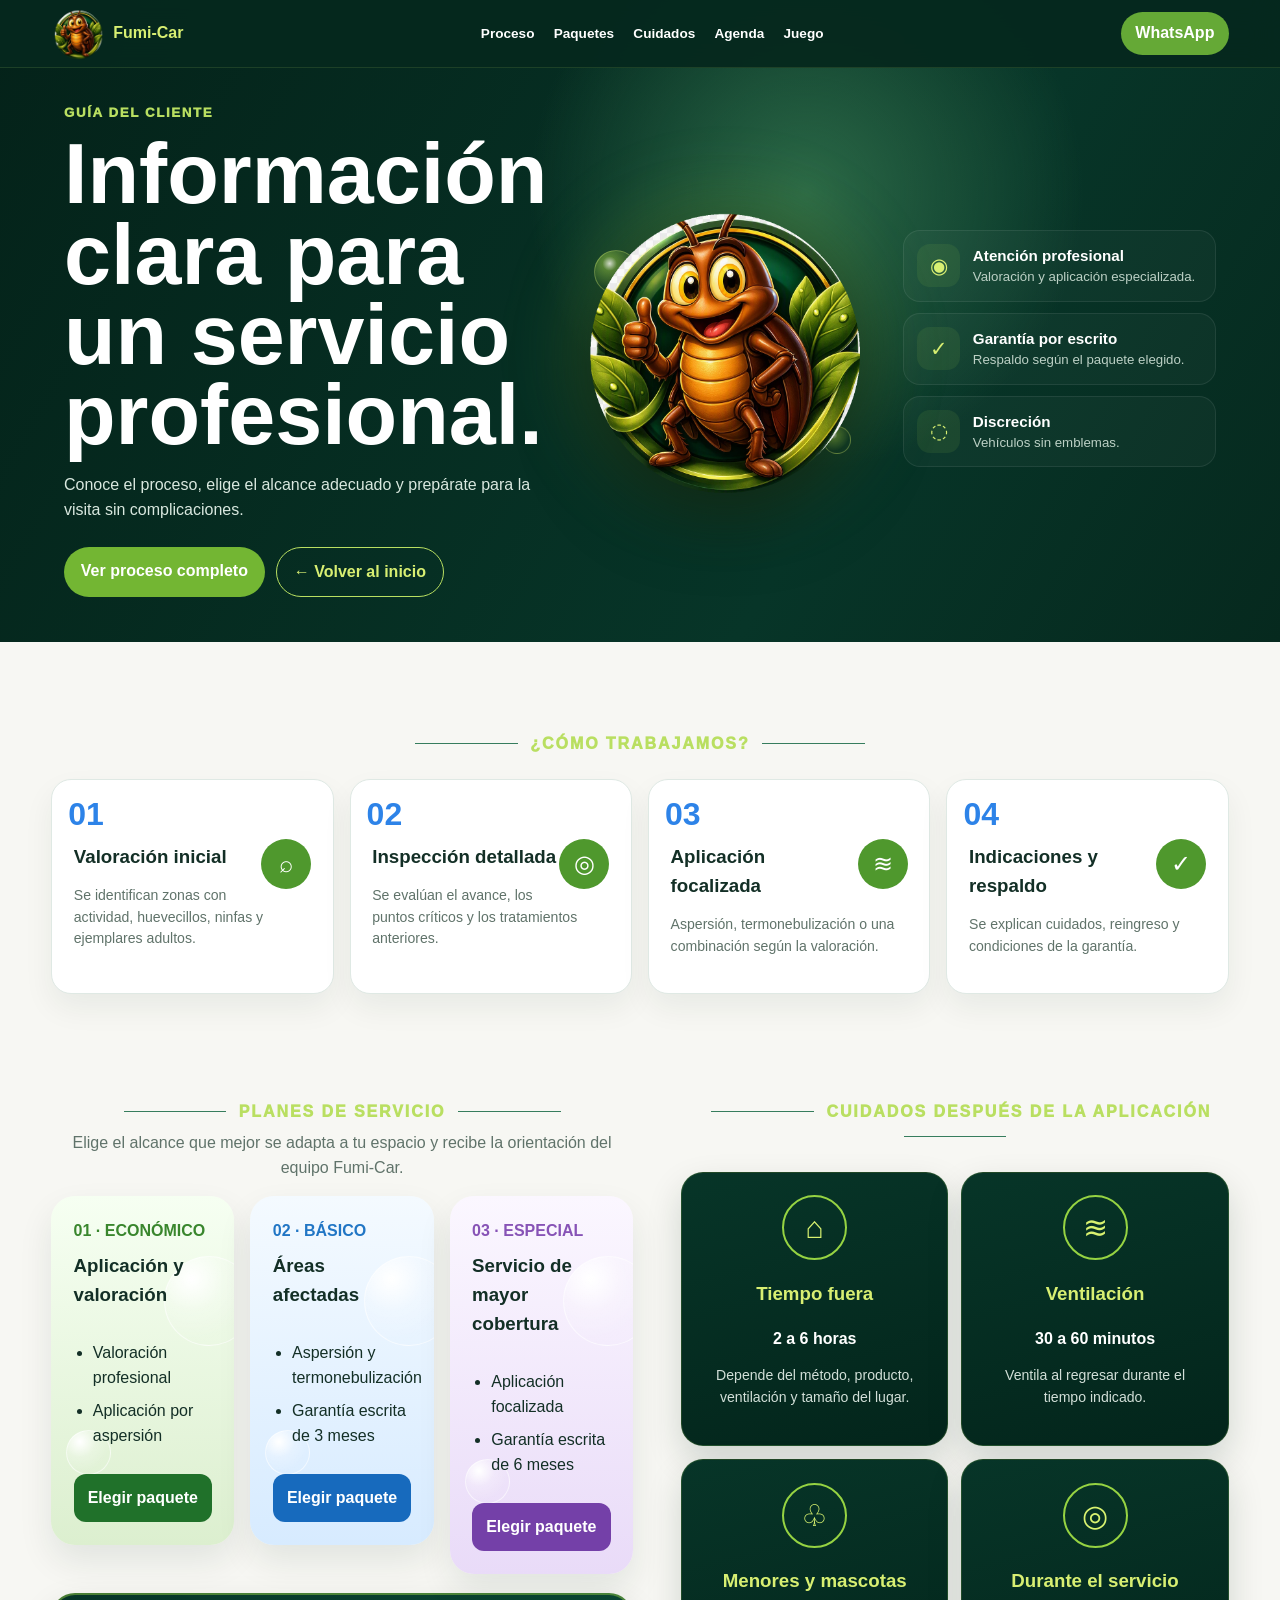
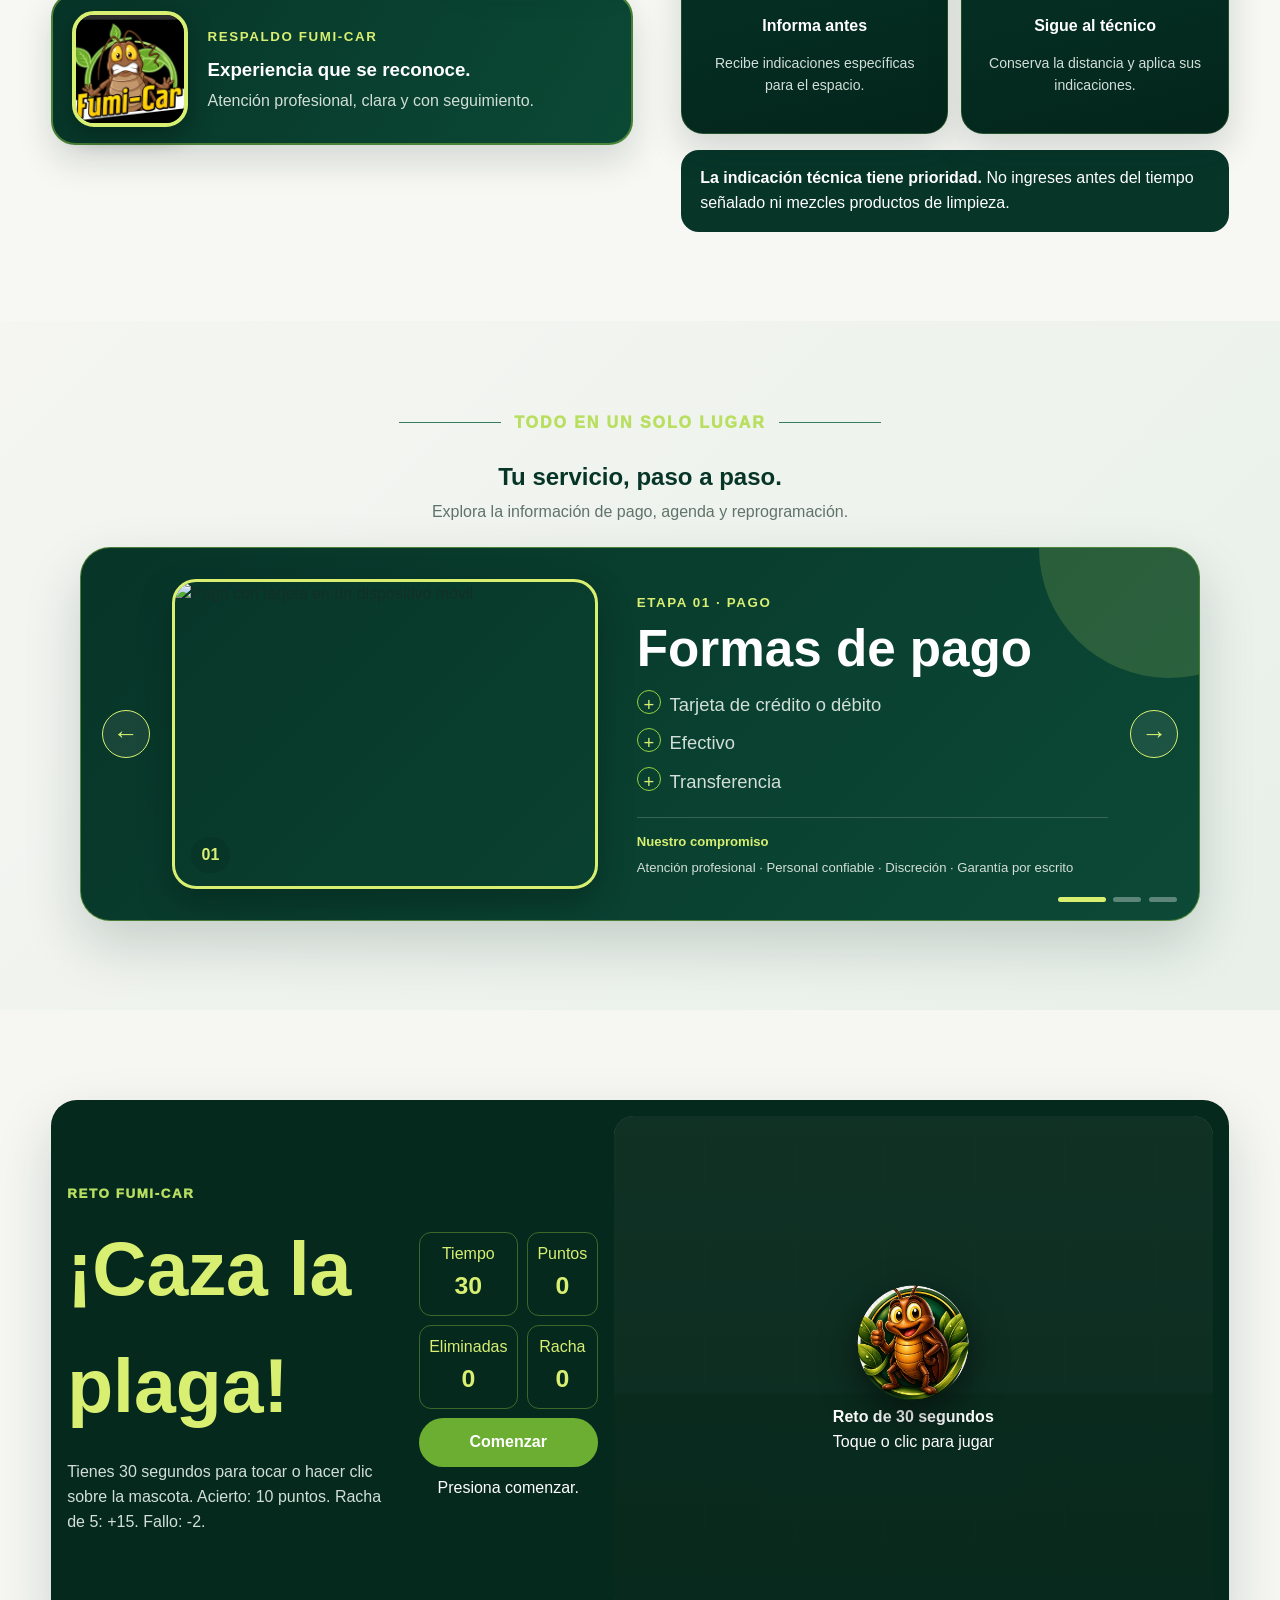
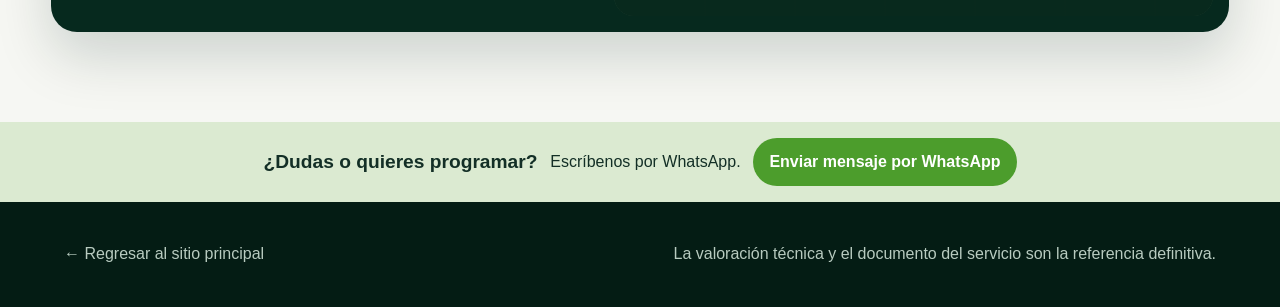
==== guia-cliente.html @ b7247f97 "promociones" ====
<!doctype html>
<html lang="es-MX">
  <head>
    <meta charset="utf-8" />
    <meta
      name="viewport"
      content="width=device-width,initial-scale=1,viewport-fit=cover"
    />
    <title>Guía del cliente | Fumi-Car</title>
    <meta
      name="description"
      content="Proceso, paquetes, cuidados y requisitos para solicitar un servicio Fumi-Car."
    />
    <meta name="theme-color" content="#06291e" />
    <link rel="stylesheet" href="guia-cliente.css" />
  </head>
  <body>
    <header>
      <a class="official" href="#inicio"
        ><img
          src="assets/images/logo-fumicar-oficial.webp"
          alt="Mascota oficial Fumi-Car"
        /><b>Fumi-Car</b></a
      >
      <nav aria-label="Guía">
        <a href="#proceso">Proceso</a><a href="#paquetes">Paquetes</a
        ><a href="#cuidados">Cuidados</a><a href="#agenda">Agenda</a
        ><a href="#juego">Juego</a>
      </nav>
      <a
        class="wh"
        href="https://wa.me/525547117493"
        target="_blank"
        rel="noopener"
        >WhatsApp</a
      >
    </header>
    <main id="inicio">
      <section class="hero">
        <div class="hero-copy">
          <small>GUÍA DEL CLIENTE</small>
          <h1>Información clara para un servicio profesional.</h1>
          <p>
            Conoce el proceso, elige el alcance adecuado y prepárate para la
            visita sin complicaciones.
          </p>
          <div>
            <a class="primary" href="#proceso">Ver proceso completo</a
            ><a class="ghost" href="index.html#guia-cliente"
              >← Volver al inicio</a
            >
          </div>
        </div>
        <div class="hero-mascot">
          <span class="orb o1"></span><span class="orb o2"></span
          ><img
            src="assets/images/logo-fumicar-oficial.webp"
            alt="Mascota Fumi-Car"
          />
          <div class="halo"></div>
        </div>
        <div class="hero-trust">
          <article>
            <i>◉</i
            ><span
              ><b>Atención profesional</b>Valoración y aplicación
              especializada.</span
            >
          </article>
          <article>
            <i>✓</i
            ><span
              ><b>Garantía por escrito</b>Respaldo según el paquete
              elegido.</span
            >
          </article>
          <article>
            <i>◌</i><span><b>Discreción</b>Vehículos sin emblemas.</span>
          </article>
        </div>
      </section>
      <section id="proceso" class="process wrap">
        <div class="eyebrow">¿CÓMO TRABAJAMOS?</div>
        <div class="steps">
          <article class="reveal">
            <strong>01</strong>
            <div>
              <i>⌕</i>
              <h3>Valoración inicial</h3>
              <p>
                Se identifican zonas con actividad, huevecillos, ninfas y
                ejemplares adultos.
              </p>
            </div>
          </article>
          <article class="reveal">
            <strong>02</strong>
            <div>
              <i>◎</i>
              <h3>Inspección detallada</h3>
              <p>
                Se evalúan el avance, los puntos críticos y los tratamientos
                anteriores.
              </p>
            </div>
          </article>
          <article class="reveal">
            <strong>03</strong>
            <div>
              <i>≋</i>
              <h3>Aplicación focalizada</h3>
              <p>
                Aspersión, termonebulización o una combinación según la
                valoración.
              </p>
            </div>
          </article>
          <article class="reveal">
            <strong>04</strong>
            <div>
              <i>✓</i>
              <h3>Indicaciones y respaldo</h3>
              <p>
                Se explican cuidados, reingreso y condiciones de la garantía.
              </p>
            </div>
          </article>
        </div>
      </section>
      <section id="paquetes" class="wrap split">
        <div>
          <div class="eyebrow">PLANES DE SERVICIO</div>
          <p class="sub">
            Elige el alcance que mejor se adapta a tu espacio y recibe la
            orientación del equipo Fumi-Car.
          </p>
          <div class="packs">
            <article class="pack eco reveal">
              <div class="bubble b1"></div>
              <div class="bubble b2"></div>
              <span>01 · ECONÓMICO</span>
              <h3>Aplicación y valoración</h3>
              <ul>
                <li>Valoración profesional</li>
                <li>Aplicación por aspersión</li>
              </ul>
              <a
                href="https://wa.me/525547117493?text=Me%20interesa%20el%20Paquete%201"
                >Elegir paquete</a
              >
            </article>
            <article class="pack basic reveal">
              <div class="bubble b1"></div>
              <div class="bubble b2"></div>
              <span>02 · BÁSICO</span>
              <h3>Áreas afectadas</h3>
              <ul>
                <li>Aspersión y termonebulización</li>
                <li>Garantía escrita de 3 meses</li>
              </ul>
              <a
                href="https://wa.me/525547117493?text=Me%20interesa%20el%20Paquete%202"
                >Elegir paquete</a
              >
            </article>
            <article class="pack special reveal">
              <div class="bubble b1"></div>
              <div class="bubble b2"></div>
              <span>03 · ESPECIAL</span>
              <h3>Servicio de mayor cobertura</h3>
              <ul>
                <li>Aplicación focalizada</li>
                <li>Garantía escrita de 6 meses</li>
              </ul>
              <a
                href="https://wa.me/525547117493?text=Me%20interesa%20el%20Paquete%203"
                >Elegir paquete</a
              >
            </article>
          </div>
          <aside class="guide-brand-mark reveal">
            <img
              src="assets/images/Fumi-Car_logo.png"
              alt="Fumi-Car, control profesional de plagas"
            />
            <div>
              <small>RESPALDO FUMI-CAR</small>
              <h3>Experiencia que se reconoce.</h3>
              <p>Atención profesional, clara y con seguimiento.</p>
            </div>
          </aside>
        </div>
        <div id="cuidados">
          <div class="eyebrow">CUIDADOS DESPUÉS DE LA APLICACIÓN</div>
          <div class="care">
            <article class="reveal">
              <i>⌂</i>
              <h3>Tiempo fuera</h3>
              <b>2 a 6 horas</b>
              <p>
                Depende del método, producto, ventilación y tamaño del lugar.
              </p>
            </article>
            <article class="reveal">
              <i>≋</i>
              <h3>Ventilación</h3>
              <b>30 a 60 minutos</b>
              <p>Ventila al regresar durante el tiempo indicado.</p>
            </article>
            <article class="reveal">
              <i>♧</i>
              <h3>Menores y mascotas</h3>
              <b>Informa antes</b>
              <p>Recibe indicaciones específicas para el espacio.</p>
            </article>
            <article class="reveal">
              <i>◎</i>
              <h3>Durante el servicio</h3>
              <b>Sigue al técnico</b>
              <p>Conserva la distancia y aplica sus indicaciones.</p>
            </article>
          </div>
          <aside class="safe reveal">
            <b>La indicación técnica tiene prioridad.</b> No ingreses antes del
            tiempo señalado ni mezcles productos de limpieza.
          </aside>
        </div>
      </section>
      <section id="agenda" class="dark-band wrap">
        <div class="agenda-intro">
          <div class="eyebrow">TODO EN UN SOLO LUGAR</div>
          <h2>Tu servicio, paso a paso.</h2>
          <p>Explora la información de pago, agenda y reprogramación.</p>
        </div>
        <div class="agenda-showcase reveal" data-agenda-showcase>
          <button
            class="agenda-arrow agenda-prev"
            type="button"
            aria-label="Ver etapa anterior"
            data-agenda-prev
          >
            ←
          </button>
          <div class="agenda-stage" aria-live="polite">
            <div class="agenda-image-wrap">
              <img
                class="agenda-image"
                src="https://images.unsplash.com/photo-1556742049-0cfed4f6a45d?auto=format&fit=crop&w=1200&q=85"
                alt="Pago con tarjeta en un dispositivo móvil"
                data-agenda-image
              />
              <span class="agenda-stage-number" data-agenda-number>01</span>
            </div>
            <div class="agenda-copy">
              <small data-agenda-kicker>ETAPA 01 · PAGO</small>
              <h3 data-agenda-title>Formas de pago</h3>
              <div class="agenda-details" data-agenda-details>
                <p>Tarjeta de crédito o débito</p>
                <p>Efectivo</p>
                <p>Transferencia</p>
              </div>
              <div class="agenda-commitment">
                <b>Nuestro compromiso</b>
                <span
                  >Atención profesional · Personal confiable · Discreción ·
                  Garantía por escrito</span
                >
              </div>
            </div>
          </div>
          <button
            class="agenda-arrow agenda-next"
            type="button"
            aria-label="Ver siguiente etapa"
            data-agenda-next
          >
            →
          </button>
          <div
            class="agenda-dots"
            role="tablist"
            aria-label="Etapas de la agenda"
          >
            <button
              class="active"
              type="button"
              data-agenda-dot="0"
              role="tab"
              aria-selected="true"
              aria-label="Formas de pago"
            ></button>
            <button
              type="button"
              data-agenda-dot="1"
              role="tab"
              aria-selected="false"
              aria-label="Para programar"
            ></button>
            <button
              type="button"
              data-agenda-dot="2"
              role="tab"
              aria-selected="false"
              aria-label="Cambios y reagendas"
            ></button>
          </div>
        </div>
      </section>
      <section id="juego" class="game wrap">
        <div class="game-panel">
          <div class="game-title">
            <small>RETO FUMI-CAR</small>
            <h2>¡Caza la plaga!</h2>
            <p>
              Tienes 30 segundos para tocar o hacer clic sobre la mascota.
              Acierto: 10 puntos. Racha de 5: +15. Fallo: -2.
            </p>
          </div>
          <div class="score">
            <span>Tiempo<b id="time">30</b></span
            ><span>Puntos<b id="score">0</b></span
            ><span>Eliminadas<b id="hits">0</b></span
            ><span>Racha<b id="streak">0</b></span
            ><button id="start">Comenzar</button>
            <p id="status" aria-live="polite">Presiona comenzar.</p>
          </div>
          <div id="board" class="board">
            <div class="kitchen"></div>
            <div class="overlay">
              <img src="assets/images/logo-fumicar-oficial.webp" alt="" /><b
                >Reto de 30 segundos</b
              ><span>Toque o clic para jugar</span>
            </div>
          </div>
        </div>
      </section>
      <section class="cta">
        <b>¿Dudas o quieres programar?</b><span>Escríbenos por WhatsApp.</span
        ><a
          href="https://wa.me/525547117493?text=Hola%20Fumi-Car%2C%20quiero%20solicitar%20un%20servicio"
          >Enviar mensaje por WhatsApp</a
        >
      </section>
    </main>
    <footer>
      <a href="index.html#guia-cliente">← Regresar al sitio principal</a
      ><span
        >La valoración técnica y el documento del servicio son la referencia
        definitiva.</span
      >
    </footer>
    <script src="guia-cliente.js"></script>
  </body>
</html>
---- guia-cliente.css ----
* {
  box-sizing: border-box;
}
html {
  scroll-behavior: smooth;
}
body {
  margin: 0;
  background: #f7f7f3;
  color: #132f26;
  font:
    16px/1.55 Inter,
    Arial,
    sans-serif;
}
a {
  text-decoration: none;
  color: inherit;
}
img {
  display: block;
  max-width: 100%;
}
button {
  font: inherit;
}
.wrap {
  padding: clamp(3.5rem, 7vw, 6rem) max(4vw, 20px);
}
header {
  height: 68px;
  position: fixed;
  z-index: 100;
  inset: 0 0 auto;
  display: flex;
  align-items: center;
  justify-content: space-between;
  padding: 6px max(4vw, 18px);
  background: #06291ef2;
  color: #fff;
  border-bottom: 1px solid #b8e06a22;
  backdrop-filter: blur(15px);
}
.official {
  display: flex;
  align-items: center;
  gap: 0.5rem;
  font-weight: 900;
}
.official img {
  width: 54px;
  height: 54px;
  object-fit: contain;
}
.official b {
  color: #d8ef72;
}
header nav {
  display: none;
  gap: 1.2rem;
  font-size: 0.85rem;
  font-weight: 700;
}
header nav a:hover {
  color: #d8ef72;
}
.wh {
  background: #65a936;
  padding: 0.6rem 0.9rem;
  border-radius: 99px;
  font-weight: 900;
}
.hero {
  min-height: 620px;
  padding: 100px max(5vw, 25px) 45px;
  background:
    radial-gradient(circle at 63% 30%, #2b6947, transparent 30%),
    linear-gradient(120deg, #042219, #073528 67%, #06291e);
  color: #fff;
  display: grid;
  gap: 2rem;
  align-items: center;
  position: relative;
  overflow: hidden;
}
.hero-copy h1 {
  font-size: clamp(2.8rem, 6.6vw, 6rem);
  line-height: 0.95;
  max-width: 720px;
  margin: 0.6rem 0 1.1rem;
}
.hero-copy p {
  max-width: 560px;
  color: #d9e8df;
}
.hero-copy small,
.eyebrow,
.game-title small {
  font-weight: 1000;
  letter-spacing: 0.12em;
  color: #b9df61;
}
.hero-copy > div {
  display: flex;
  flex-wrap: wrap;
  gap: 0.7rem;
  margin-top: 1.5rem;
}
.primary,
.ghost {
  padding: 0.75rem 1.05rem;
  border-radius: 99px;
  font-weight: 900;
}
.primary {
  background: #73b633;
}
.ghost {
  border: 1px solid #b9df61;
  color: #d8ef72;
}
.hero-mascot {
  position: relative;
  display: grid;
  place-items: center;
  min-height: 330px;
}
.hero-mascot img {
  width: min(75vw, 390px);
  position: relative;
  z-index: 2;
  filter: drop-shadow(0 22px 35px #0008);
  animation: mascotFloat 5s ease-in-out infinite;
}
.halo {
  position: absolute;
  width: 300px;
  height: 300px;
  border-radius: 50%;
  background: #7ebd3945;
  filter: blur(35px);
}
.orb {
  position: absolute;
  border-radius: 50%;
  background: radial-gradient(
    circle at 35% 30%,
    #fff,
    #9ed14a88 18%,
    transparent 65%
  );
  border: 1px solid #cfea7475;
  animation: orb 5s ease-in-out infinite;
}
.o1 {
  width: 44px;
  height: 44px;
  left: 5%;
  top: 20%;
}
.o2 {
  width: 28px;
  height: 28px;
  right: 7%;
  bottom: 18%;
  animation-delay: -2s;
}
.hero-trust {
  display: grid;
  gap: 0.7rem;
}
.hero-trust article {
  display: flex;
  align-items: center;
  gap: 0.8rem;
  padding: 0.8rem;
  border-radius: 17px;
  background: #ffffff08;
  border: 1px solid #ffffff14;
}
.hero-trust i {
  width: 43px;
  height: 43px;
  border-radius: 13px;
  display: grid;
  place-items: center;
  background: #9ed14a18;
  color: #d8ef72;
  font-style: normal;
  font-size: 1.3rem;
}
.hero-trust span {
  color: #bcd0c5;
  font-size: 0.83rem;
}
.hero-trust b {
  display: block;
  color: #fff;
  font-size: 0.95rem;
}
.eyebrow {
  text-align: center;
  margin-bottom: 1.4rem;
}
.eyebrow:before,
.eyebrow:after {
  content: "";
  display: inline-block;
  width: clamp(35px, 8vw, 120px);
  height: 1px;
  background: #367d5d;
  margin: 0 0.8rem 0.3rem;
}
.steps {
  display: grid;
  gap: 1rem;
  align-items: stretch;
}
.steps article {
  position: relative;
  min-height: 190px;
  border-radius: 20px;
  background: #fff;
  border: 1px solid #dfe9e4;
  padding: 1.35rem;
  box-shadow: 0 14px 30px #0a2d2010;
  overflow: hidden;
}
.steps strong {
  position: absolute;
  left: 1rem;
  top: 0.6rem;
  color: #2d83e8;
  font-size: 2rem;
}
.steps article > div {
  padding-top: 2.3rem;
}
.steps i {
  float: right;
  width: 50px;
  height: 50px;
  border-radius: 50%;
  display: grid;
  place-items: center;
  background: #4f982d;
  color: #fff;
  font-style: normal;
  font-size: 1.5rem;
}
.steps h3 {
  margin: 0.2rem 0;
}
.steps p {
  color: #60736a;
  font-size: 0.88rem;
}
.split {
  display: grid;
  gap: 3rem;
  padding-top: 1rem;
  align-items: start;
}
.sub {
  text-align: center;
  color: #60736a;
  margin-top: -1rem;
}
.packs {
  display: grid;
  gap: 1rem;
  align-items: start;
}
.pack {
  position: relative;
  isolation: isolate;
  overflow: hidden;
  display: flex;
  flex-direction: column;
  min-height: 0;
  padding: 1.4rem;
  border-radius: 24px;
  box-shadow: 0 16px 35px #0b2d1f17;
  animation: floatCard 6s ease-in-out infinite;
}
.pack:nth-child(2) {
  animation-delay: -2s;
}
.pack:nth-child(3) {
  animation-delay: -4s;
}
.eco {
  background: linear-gradient(180deg, #f6fff2, #dcefcf);
}
.basic {
  background: linear-gradient(180deg, #f4faff, #d7ebff);
}
.special {
  background: linear-gradient(180deg, #fbf7ff, #e9dbf8);
}
.pack > span {
  font-weight: 900;
  color: #39862d;
}
.basic > span {
  color: #2176c5;
}
.special > span {
  color: #8753b6;
}
.pack h3 {
  margin: 0.45rem 0;
}
.pack ul {
  padding-left: 1.2rem;
  flex: 1;
}
.pack li {
  margin: 0.55rem 0;
}
.pack a {
  position: relative;
  z-index: 4;
  padding: 0.75rem;
  text-align: center;
  border-radius: 12px;
  background: #20712a;
  color: #fff;
  font-weight: 900;
  transition: 0.25s;
}
.basic a {
  background: #176abd;
}
.special a {
  background: #7440a8;
}
.guide-brand-mark {
  display: flex;
  align-items: center;
  gap: 1.2rem;
  margin-top: 1.2rem;
  padding: 1rem 1.2rem;
  border: 2px solid #8bc64080;
  border-radius: 24px;
  background: linear-gradient(120deg, #073528, #0b4935);
  color: #fff;
  box-shadow: 0 16px 35px #0b2d1f26;
  transition:
    transform 0.35s,
    box-shadow 0.35s,
    border-color 0.35s;
}
.guide-brand-mark:hover,
.guide-brand-mark:focus-within {
  transform: translateY(-6px);
  border-color: #d8ef72;
  box-shadow: 0 22px 45px #0b2d1f40;
}
.guide-brand-mark img {
  flex: 0 0 116px;
  width: 116px;
  height: 116px;
  object-fit: cover;
  border: 4px solid #d8ef72;
  border-radius: 22px;
  background: #f7f7f3;
  box-shadow: 0 8px 22px #031c1480;
  transition: transform 0.35s;
}
.guide-brand-mark:hover img,
.guide-brand-mark:focus-within img {
  transform: rotate(-4deg) scale(1.06);
}
.guide-brand-mark small {
  color: #d8ef72;
  font-weight: 900;
  letter-spacing: 0.12em;
}
.guide-brand-mark h3 {
  margin: 0.35rem 0;
  color: #fff;
}
.guide-brand-mark p {
  margin: 0;
  color: #d2dfd8;
}
.pack a:hover,
.pack a:focus,
.pack a:active {
  background: #b7e856;
  color: #10321f;
  transform: translateY(-3px);
}
.bubble {
  position: absolute;
  border-radius: 50%;
  background: radial-gradient(
    circle at 30% 25%,
    #fff,
    #ffffff3b 35%,
    transparent 70%
  );
  border: 1px solid #fff9;
  z-index: -1;
  animation: bubble 6s ease-in-out infinite;
}
.b1 {
  width: 90px;
  height: 90px;
  right: -20px;
  top: 60px;
}
.b2 {
  width: 45px;
  height: 45px;
  left: 15px;
  bottom: 70px;
  animation-delay: -2.5s;
}
.price-note,
.safe {
  margin-top: 1rem;
  padding: 1rem 1.2rem;
  border-radius: 18px;
  background: #073528;
  color: #fff;
}
.price-note p {
  margin: 0.25rem 0;
  color: #c7d8cf;
}
.care {
  display: grid;
  gap: 0.8rem;
  align-items: start;
}
.care article {
  min-height: 265px;
  padding: 1.4rem;
  border-radius: 22px;
  text-align: center;
  background: linear-gradient(165deg, #073528, #03251b);
  color: #fff;
  border: 1px solid #87bc4a38;
  box-shadow: 0 15px 35px #03251b28;
  animation: carePulse 5s ease-in-out infinite;
  transition: 0.3s;
}
.care article:nth-child(2) {
  animation-delay: -1.2s;
}
.care article:nth-child(3) {
  animation-delay: -2.4s;
}
.care article:nth-child(4) {
  animation-delay: -3.6s;
}
.care article:hover,
.care article:active {
  transform: translateY(-7px);
  border-color: #c9ef65;
}
.care i {
  width: 65px;
  height: 65px;
  margin: auto;
  border-radius: 50%;
  display: grid;
  place-items: center;
  border: 2px solid #96d342;
  color: #d9f270;
  font-size: 1.9rem;
  font-style: normal;
}
.care h3 {
  color: #d8ef72;
}
.care b {
  display: block;
}
.care p {
  color: #d2dfd8;
  font-size: 0.88rem;
}
.dark-band {
  background: linear-gradient(135deg, #f5f6f2, #e8f0e9);
  display: grid;
  gap: 0.9rem;
  overflow: hidden;
}
#agenda.dark-band {
  display: block;
}
.info-card {
  position: relative;
  isolation: isolate;
  overflow: hidden;
  min-height: 170px;
  padding: 1.2rem;
  border-radius: 18px;
  background: linear-gradient(145deg, #073528, #0b4935);
  color: #fff;
  border: 1px solid #8bc64038;
  box-shadow: 0 15px 35px #0b2d1f20;
  animation: infoFloat 6s ease-in-out infinite;
  transition:
    transform 0.35s,
    box-shadow 0.35s,
    border-color 0.35s;
}
.info-card::after {
  content: "";
  position: absolute;
  z-index: -1;
  width: 150px;
  height: 150px;
  right: -65px;
  top: -75px;
  border-radius: 50%;
  background: #b9df6130;
  transition:
    transform 0.5s,
    background 0.5s;
}
.info-card:nth-child(2) {
  animation-delay: -2s;
  background: linear-gradient(145deg, #0b4935, #0d5a41);
}
.info-card:nth-child(3) {
  animation-delay: -4s;
  background: linear-gradient(145deg, #073528, #174b3c);
}
.info-card:hover,
.info-card:focus-within {
  transform: translateY(-8px);
  border-color: #d8ef72;
  box-shadow: 0 22px 45px #0b2d1f40;
}
.info-card:hover::after,
.info-card:focus-within::after {
  transform: scale(1.35) translate(-12px, 12px);
  background: #d8ef7245;
}
.info-card h3 {
  position: relative;
  color: #d8ef72;
}
.info-card p {
  position: relative;
  margin: 0.45rem 0;
  color: #d2dfd8;
}
.commit {
  position: relative;
  overflow: hidden;
  grid-column: 1/-1;
  padding: 1rem;
  border-radius: 18px;
  background: #0b3b2d;
  color: #fff;
  border: 1px solid #8bc64038;
  box-shadow: 0 14px 30px #0b2d1f20;
  animation: commitmentGlow 5s ease-in-out infinite;
  display: flex;
  flex-wrap: wrap;
  gap: 1rem;
  justify-content: center;
}
.commit b {
  width: 100%;
  text-align: center;
  color: #d8ef72;
}
.commit span {
  font-size: 0.88rem;
  transition:
    color 0.3s,
    transform 0.3s;
}
.commit:hover span {
  color: #d8ef72;
  transform: translateY(-2px);
}
.agenda-intro {
  max-width: 720px;
  margin: 0 auto 1.4rem;
  text-align: center;
}
.agenda-intro h2 {
  margin: 0.3rem 0;
  color: #073528;
}
.agenda-intro p {
  margin: 0;
  color: #60736a;
}
.agenda-showcase {
  position: relative;
  display: grid;
  grid-template-columns: auto minmax(0, 1fr) auto;
  align-items: center;
  gap: clamp(0.7rem, 2vw, 1.4rem);
  max-width: 1120px;
  margin: auto;
  padding: clamp(0.8rem, 2vw, 1.3rem);
  border: 1px solid #8bc64080;
  border-radius: 30px;
  background: linear-gradient(135deg, #073528, #0c4936);
  box-shadow: 0 24px 55px #0b2d1f2e;
  overflow: hidden;
}
.agenda-showcase::before {
  content: "";
  position: absolute;
  width: 260px;
  height: 260px;
  right: -100px;
  top: -130px;
  border-radius: 50%;
  background: #d8ef7228;
  animation: agendaOrb 7s ease-in-out infinite;
}
.agenda-stage {
  position: relative;
  z-index: 1;
  display: grid;
  grid-template-columns: minmax(240px, 0.95fr) minmax(260px, 1.05fr);
  align-items: center;
  gap: clamp(1rem, 3vw, 2.5rem);
  min-height: 330px;
}
.agenda-image-wrap {
  position: relative;
  height: 310px;
  overflow: hidden;
  border: 3px solid #d8ef72;
  border-radius: 24px;
  box-shadow: 0 14px 32px #031c1466;
}
.agenda-image {
  width: 100%;
  height: 100%;
  object-fit: cover;
  transition:
    opacity 0.3s,
    transform 0.6s;
}
.agenda-stage-number {
  position: absolute;
  left: 1rem;
  bottom: 0.8rem;
  padding: 0.35rem 0.65rem;
  border-radius: 99px;
  background: #073528e8;
  color: #d8ef72;
  font-weight: 900;
}
.agenda-copy {
  color: #fff;
}
.agenda-copy small {
  color: #d8ef72;
  font-weight: 900;
  letter-spacing: 0.12em;
}
.agenda-copy h3 {
  margin: 0.5rem 0 1rem;
  color: #fff;
  font-size: clamp(1.8rem, 4vw, 3.5rem);
  line-height: 1;
}
.agenda-details p {
  margin: 0.55rem 0;
  color: #d2dfd8;
  font-size: clamp(1rem, 1.5vw, 1.15rem);
}
.agenda-details p::before {
  content: "+";
  display: inline-grid;
  place-items: center;
  width: 22px;
  height: 22px;
  margin-right: 0.55rem;
  border: 1px solid #96d342;
  border-radius: 50%;
  color: #d8ef72;
}
.agenda-commitment {
  display: grid;
  gap: 0.3rem;
  margin-top: 1.3rem;
  padding-top: 0.9rem;
  border-top: 1px solid #ffffff2e;
  color: #d2dfd8;
  font-size: 0.82rem;
}
.agenda-commitment b {
  color: #d8ef72;
}
.agenda-arrow {
  position: relative;
  z-index: 2;
  width: 48px;
  height: 48px;
  border: 1px solid #d8ef72;
  border-radius: 50%;
  background: #ffffff12;
  color: #d8ef72;
  font-size: 1.6rem;
  cursor: pointer;
  transition:
    transform 0.25s,
    background 0.25s;
}
.agenda-arrow:hover,
.agenda-arrow:focus-visible {
  background: #d8ef72;
  color: #073528;
  transform: scale(1.1);
  outline: none;
}
.agenda-dots {
  position: absolute;
  z-index: 2;
  right: 1.4rem;
  bottom: 1.1rem;
  display: flex;
  gap: 0.45rem;
}
.agenda-dots button {
  width: 28px;
  height: 5px;
  padding: 0;
  border: 0;
  border-radius: 99px;
  background: #ffffff55;
  cursor: pointer;
  transition:
    width 0.25s,
    background 0.25s;
}
.agenda-dots button.active {
  width: 48px;
  background: #d8ef72;
}
@keyframes agendaOrb {
  50% {
    transform: translate(-35px, 28px) scale(1.12);
  }
}
.game {
  background: #f6f7f3;
}
.game-panel {
  padding: 1rem;
  border-radius: 26px;
  background: #06291e;
  color: #fff;
  display: grid;
  gap: 1rem;
  box-shadow: 0 24px 55px #05261b2b;
}
.game-title h2 {
  font-size: clamp(2.3rem, 6vw, 4.7rem);
  margin: 0.3rem 0;
  color: #d8ef72;
}
.game-title p {
  color: #d2dfd8;
}
.score {
  display: grid;
  grid-template-columns: 1fr 1fr;
  gap: 0.55rem;
}
.score span {
  padding: 0.6rem;
  border-radius: 12px;
  border: 1px solid #8bc64066;
  text-align: center;
  color: #d8ef72;
}
.score b {
  display: block;
  font-size: 1.55rem;
}
.score button {
  grid-column: 1/-1;
  border: 0;
  padding: 0.75rem;
  border-radius: 99px;
  background: #6cae32;
  color: #fff;
  font-weight: 900;
}
.score p {
  grid-column: 1/-1;
  margin: 0;
  text-align: center;
}
.board {
  min-height: 460px;
  border-radius: 20px;
  position: relative;
  overflow: hidden;
  background: linear-gradient(#4d6c5c, #244637);
  touch-action: manipulation;
}
.kitchen {
  position: absolute;
  inset: 0;
  background:
    linear-gradient(180deg, #ffffff0d 55%, #132b2085 56%),
    repeating-linear-gradient(90deg, #ffffff08 0 2px, transparent 2px 90px);
  opacity: 0.8;
}
.overlay {
  position: absolute;
  z-index: 8;
  inset: 0;
  display: grid;
  place-content: center;
  justify-items: center;
  text-align: center;
  background: #05261bd9;
}
.overlay img {
  width: 120px;
  filter: drop-shadow(0 12px 18px #0008);
}
.board.playing .overlay {
  display: none;
}
.roach {
  position: absolute;
  width: 92px;
  height: 92px;
  border: 0;
  background: transparent;
  padding: 0;
  cursor: crosshair;
  z-index: 3;
  animation: scuttle var(--speed) ease-in-out infinite alternate;
}
.roach img {
  width: 100%;
  height: 100%;
  object-fit: contain;
  filter: drop-shadow(0 9px 8px #0008);
  pointer-events: none;
}
.roach.hit {
  animation: squash 0.25s forwards;
}
.pop {
  position: absolute;
  z-index: 5;
  color: #e2ff73;
  font-size: 1.3rem;
  font-weight: 900;
  animation: pop 0.6s forwards;
}
.cta {
  padding: 1rem max(4vw, 20px);
  background: #dbead1;
  display: flex;
  align-items: center;
  justify-content: center;
  flex-wrap: wrap;
  gap: 0.8rem;
}
.cta b {
  font-size: 1.2rem;
}
.cta a {
  padding: 0.75rem 1rem;
  border-radius: 99px;
  background: #4c9d2c;
  color: #fff;
  font-weight: 900;
}
footer {
  padding: 2.5rem 5vw;
  background: #041c14;
  color: #b8cbc0;
  display: flex;
  justify-content: space-between;
  flex-wrap: wrap;
  gap: 1rem;
}
.reveal {
  opacity: 0;
  transform: translateY(22px);
  transition: 0.65s;
}
.reveal.show {
  opacity: 1;
  transform: none;
}
@keyframes mascotFloat {
  50% {
    transform: translateY(-10px) rotate(1deg);
  }
}
@keyframes orb {
  50% {
    transform: translateY(-14px) scale(1.1);
  }
}
@keyframes floatCard {
  50% {
    transform: translateY(-6px);
  }
}
@keyframes bubble {
  50% {
    transform: translateY(-14px) scale(1.08);
  }
}
@keyframes carePulse {
  50% {
    box-shadow: 0 22px 45px #123a2b35;
  }
}
@keyframes infoFloat {
  0%,
  100% {
    transform: translateY(0);
  }
  50% {
    transform: translateY(-5px);
  }
}
@keyframes commitmentGlow {
  50% {
    border-color: #d8ef7266;
    box-shadow: 0 18px 38px #0b2d1f30;
  }
}
@keyframes scuttle {
  to {
    transform: translate(7px, -6px) rotate(5deg);
  }
}
@keyframes squash {
  to {
    transform: scale(1.3, 0.12) rotate(10deg);
    opacity: 0;
  }
}
@keyframes pop {
  to {
    transform: translateY(-40px);
    opacity: 0;
  }
}
@media (min-width: 760px) {
  header nav {
    display: flex;
  }
  .hero {
    grid-template-columns: 1.15fr 0.7fr 0.75fr;
  }
  .steps {
    grid-template-columns: repeat(4, 1fr);
  }
  .packs {
    grid-template-columns: repeat(3, 1fr);
  }
  .care {
    grid-template-columns: repeat(2, minmax(0, 1fr));
    align-items: stretch;
  }
  .dark-band {
    grid-template-columns: repeat(3, 1fr);
  }
  .game-panel {
    grid-template-columns: 0.7fr 0.34fr 1.25fr;
    align-items: center;
  }
  .split {
    grid-template-columns: 1.03fr 0.97fr;
  }
  .pack {
    min-width: 0;
  }
  .board {
    min-height: 500px;
  }
}
@media (max-width: 759px) {
  .official b,
  .wh {
    display: none;
  }
  .hero {
    text-align: center;
  }
  .hero-copy > div {
    justify-content: center;
  }
  .hero-trust {
    grid-template-columns: 1fr;
  }
  .steps,
  .packs,
  .care {
    grid-template-columns: 1fr;
  }
  .pack {
    min-height: 0;
    animation-duration: 7s;
  }
  .game-panel {
    padding: 0.8rem;
  }
  .board {
    min-height: 430px;
  }
  .roach {
    width: 76px;
    height: 76px;
  }
  .split {
    padding-top: 3rem;
  }
  .agenda-showcase {
    grid-template-columns: 1fr 1fr;
    gap: 0.55rem;
    padding: 0.65rem;
  }
  .agenda-stage {
    grid-column: 1 / -1;
    grid-row: 1;
    grid-template-columns: 1fr;
    gap: 1rem;
    min-height: 0;
    padding-bottom: 2.8rem;
  }
  .agenda-image-wrap {
    height: 210px;
  }
  .agenda-copy h3 {
    font-size: 2rem;
  }
  .agenda-arrow {
    position: absolute;
    z-index: 4;
    top: 6.8rem;
    width: 42px;
    height: 42px;
    border-color: #fff;
    background: #073528d9;
    box-shadow: 0 6px 16px #031c1466;
    transform: translateY(-50%);
  }
  .agenda-prev {
    left: 1.1rem;
  }
  .agenda-next {
    right: 1.1rem;
  }
  .agenda-arrow:hover,
  .agenda-arrow:focus-visible {
    transform: translateY(-50%) scale(1.08);
  }
  .agenda-dots {
    right: 50%;
    bottom: 1.35rem;
    transform: translateX(50%);
  }
}
@media (prefers-reduced-motion: reduce) {
  * {
    animation: none !important;
    transition: none !important;
  }
  .reveal {
    opacity: 1;
    transform: none;
  }
}
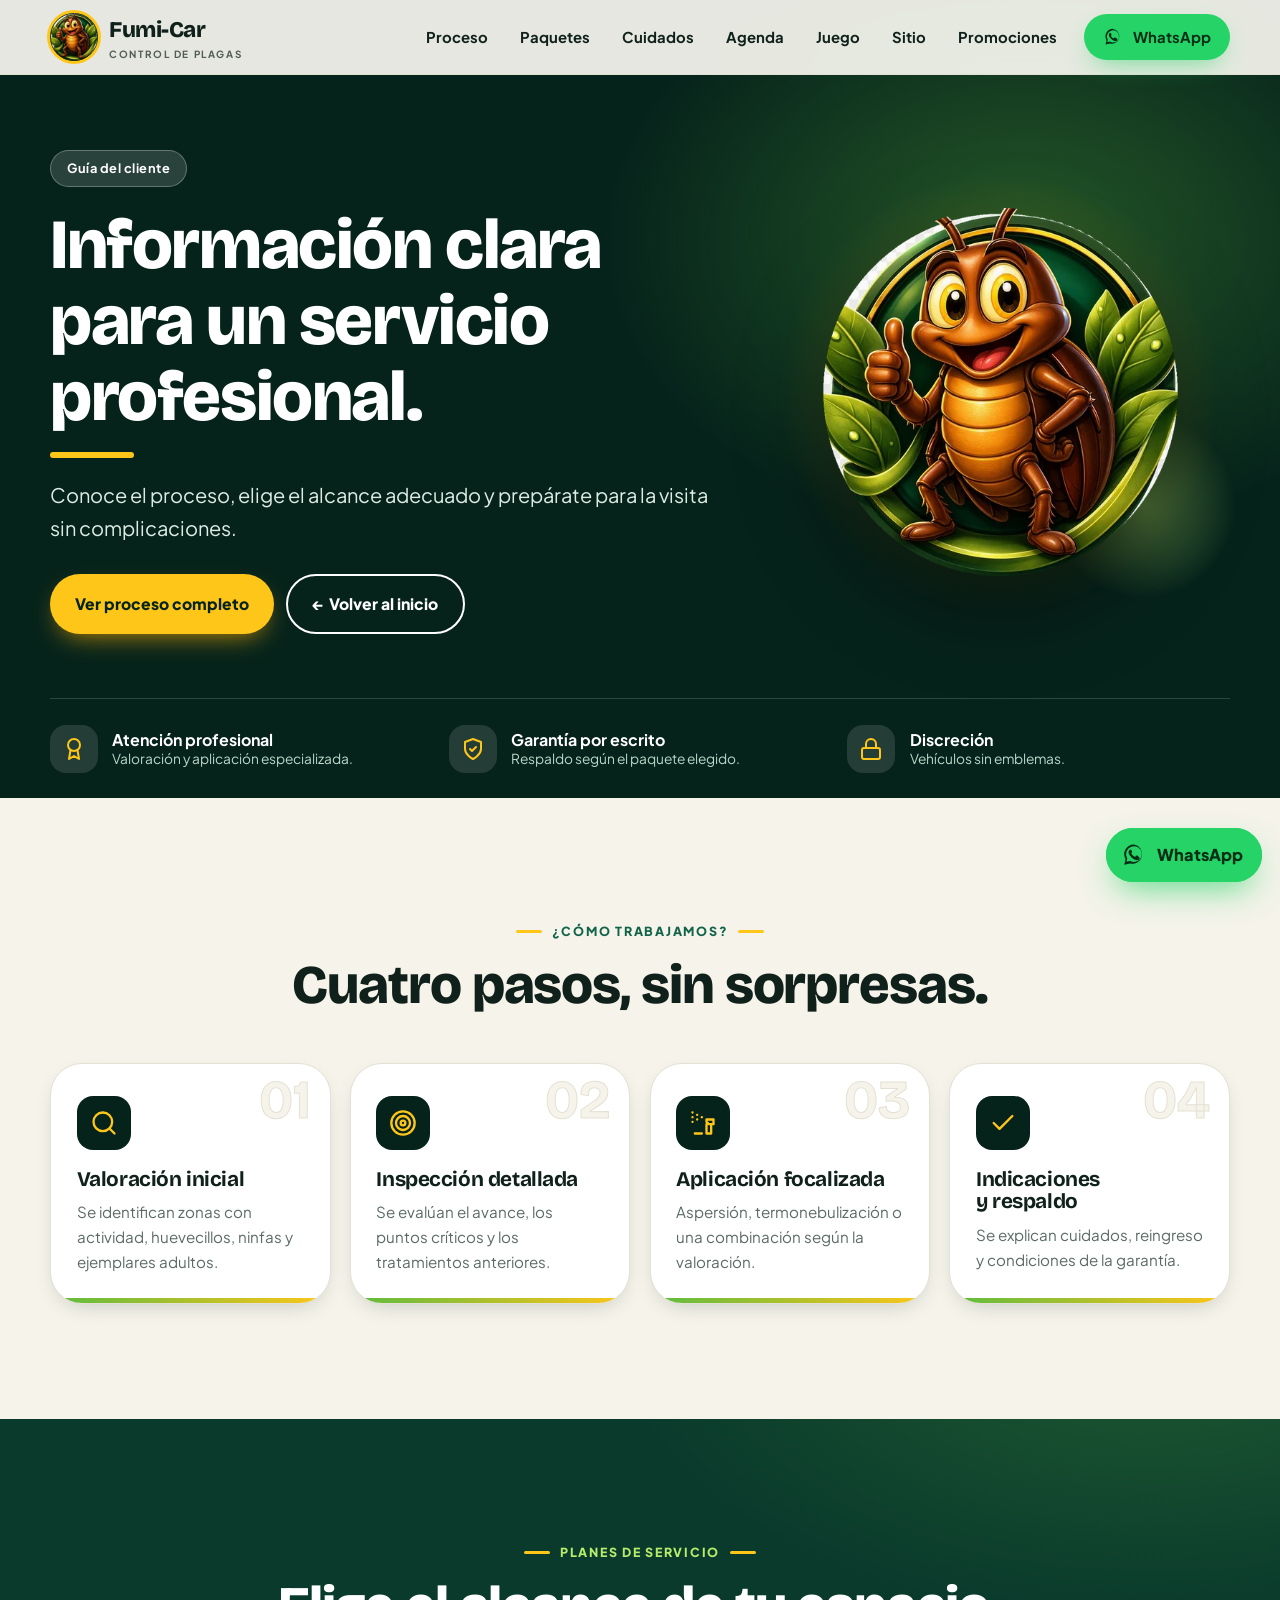
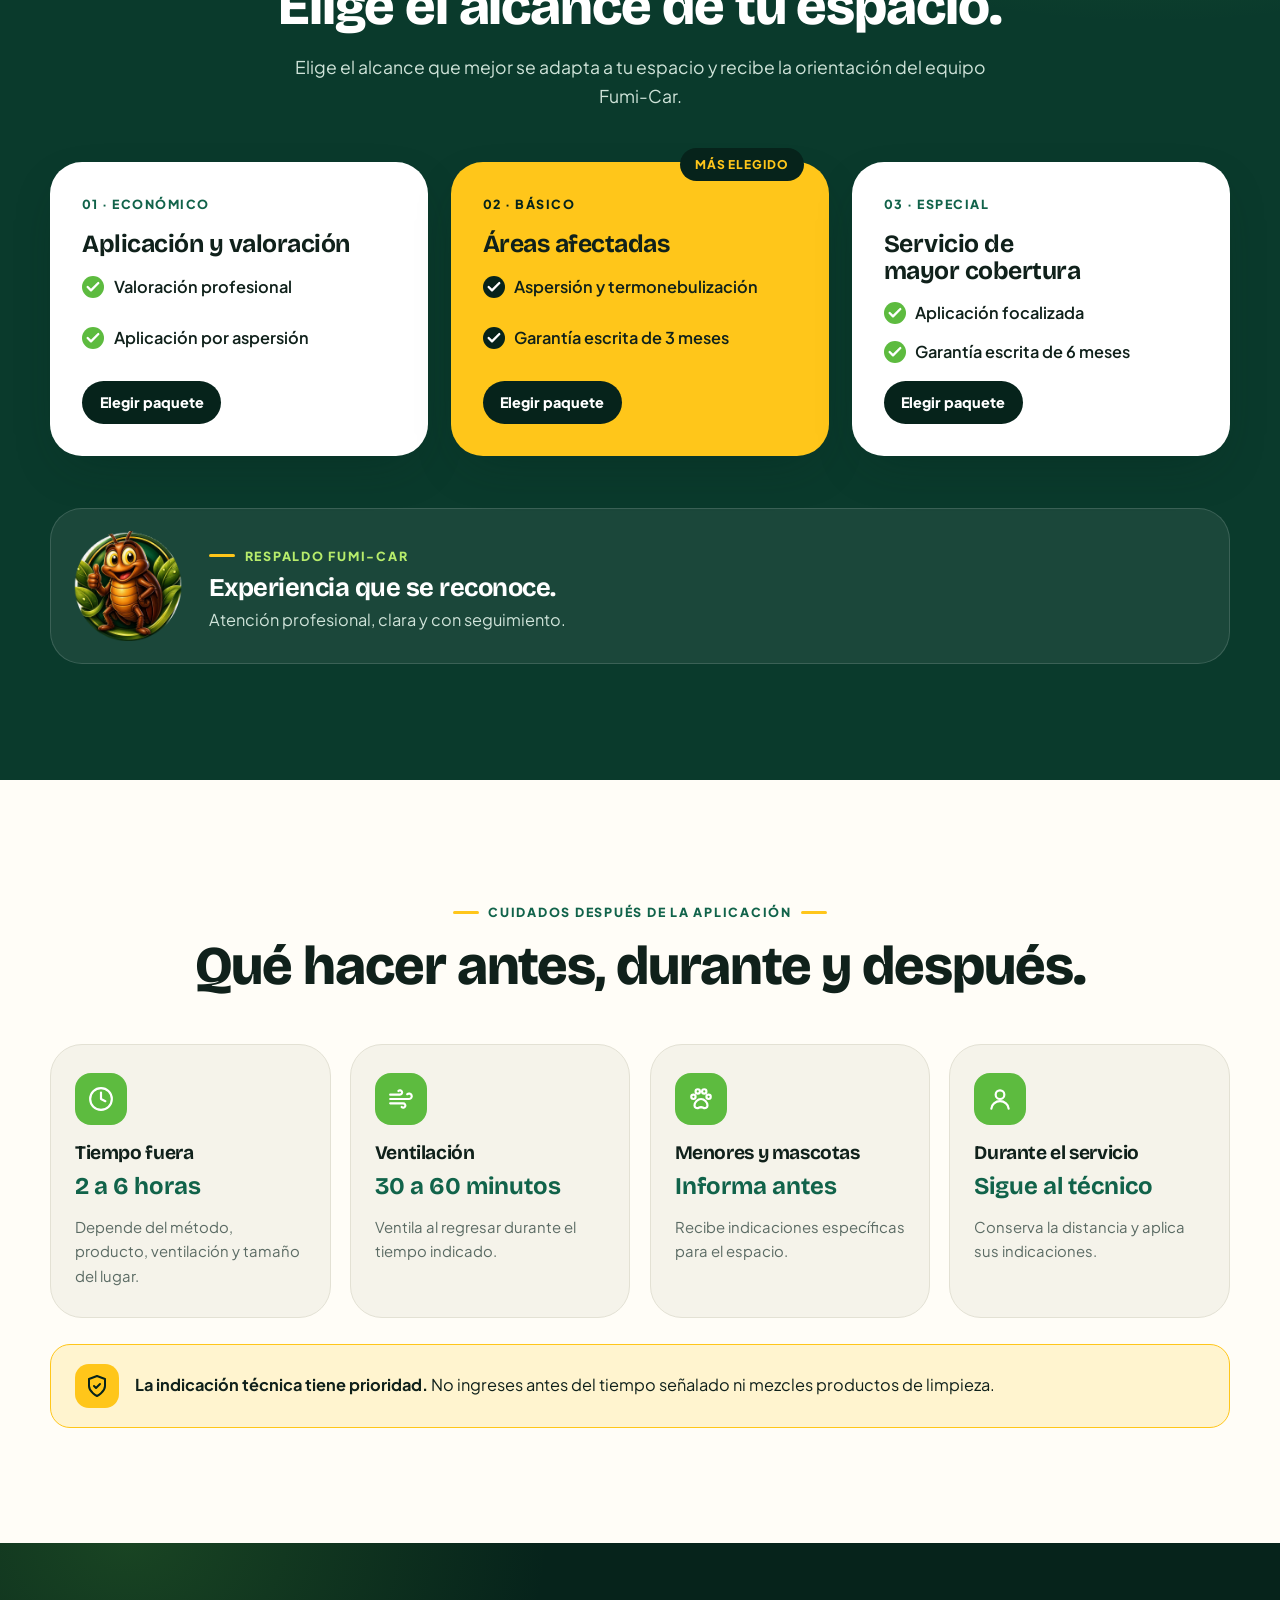
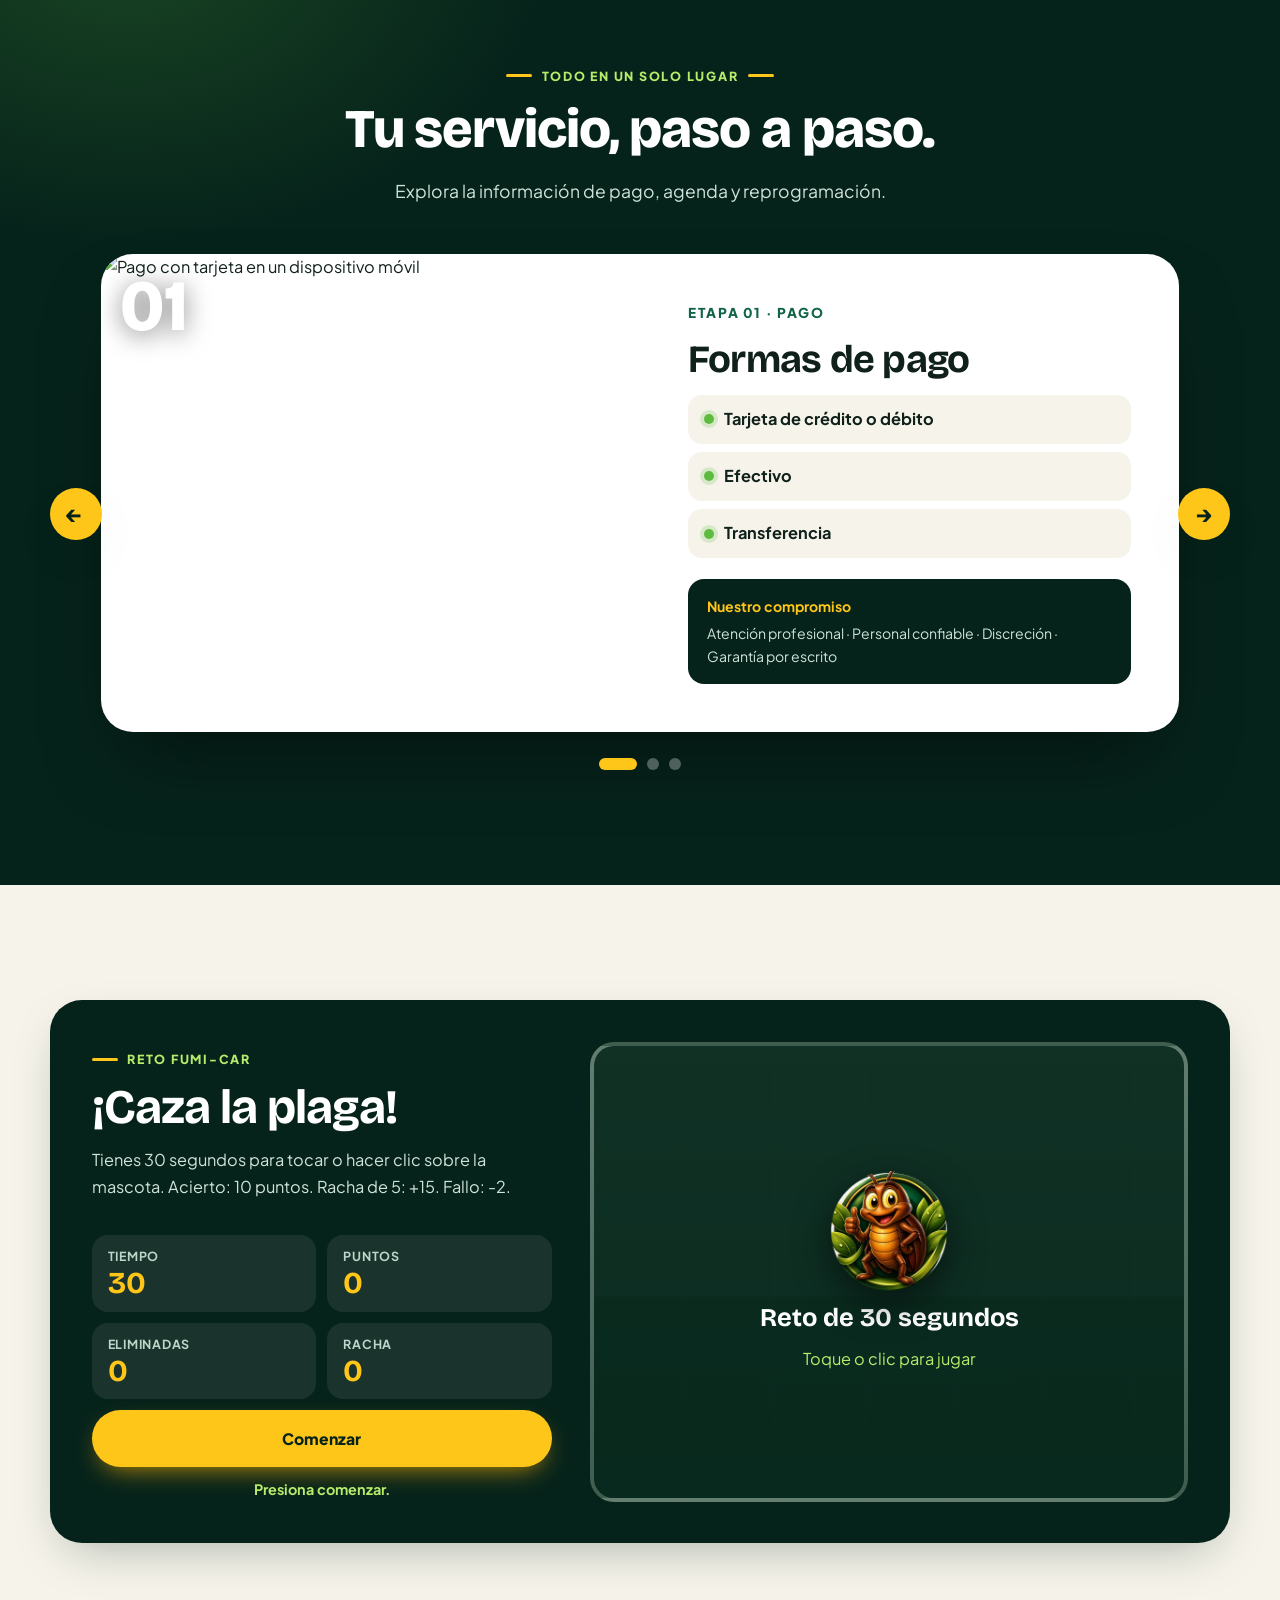
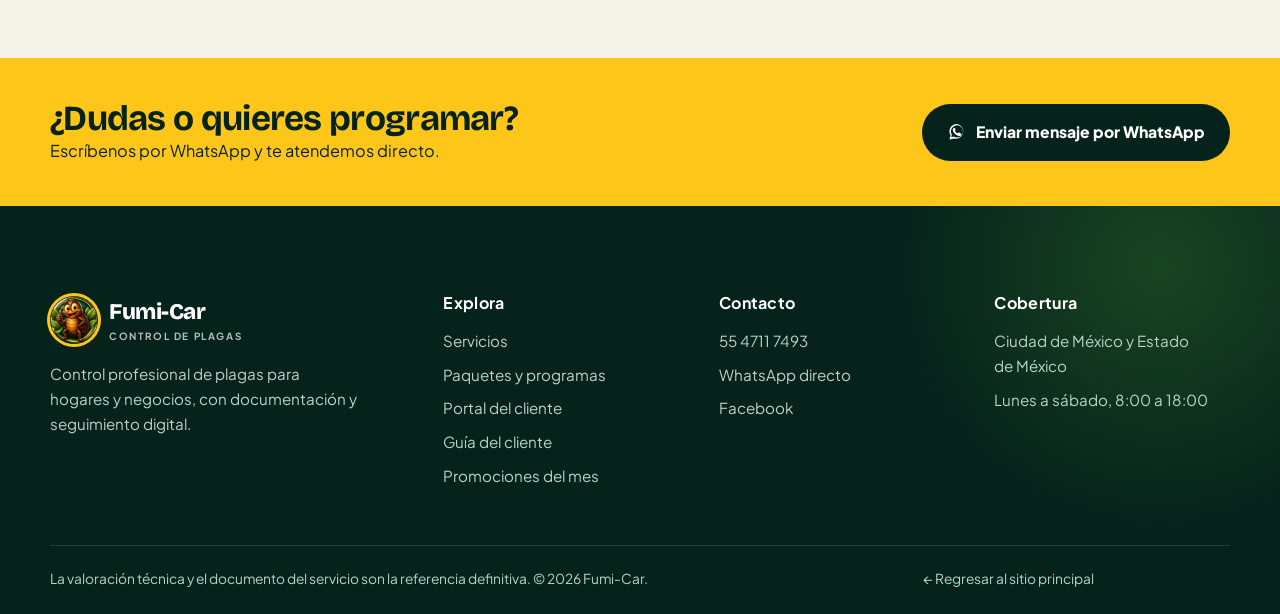
==== commit 01758908: "Remake completo del sitio: nuevo diseño, optimización y SEO - Sistema de diseño compartido (base.css" ====
--- a/guia-cliente.html
+++ b/guia-cliente.html
@@ -9,346 +9,340 @@
     <title>Guía del cliente | Fumi-Car</title>
     <meta
       name="description"
-      content="Proceso, paquetes, cuidados y requisitos para solicitar un servicio Fumi-Car."
+      content="Proceso, paquetes, cuidados y requisitos para solicitar un servicio Fumi-Car. Formas de pago, agenda, reprogramación y reto interactivo."
     />
-    <meta name="theme-color" content="#06291e" />
-    <link rel="stylesheet" href="guia-cliente.css" />
+    <meta name="theme-color" content="#06231b" />
+    <link rel="canonical" href="https://fumi-car.com/guia-cliente.html" />
+    <meta property="og:type" content="website" />
+    <meta property="og:site_name" content="Fumi-Car" />
+    <meta property="og:title" content="Guía del cliente | Fumi-Car" />
+    <meta
+      property="og:description"
+      content="Conoce el proceso, los paquetes, los cuidados y los requisitos de tu servicio."
+    />
+    <meta property="og:image" content="https://fumi-car.com/assets/images/og-cover.jpg" />
+    <meta name="twitter:card" content="summary_large_image" />
+    <link rel="icon" type="image/png" sizes="32x32" href="assets/images/favicon-32.png" />
+    <link rel="apple-touch-icon" href="assets/images/apple-touch-icon.png" />
+    <link rel="preconnect" href="https://fonts.googleapis.com" />
+    <link rel="preconnect" href="https://fonts.gstatic.com" crossorigin />
+    <link rel="preconnect" href="https://images.unsplash.com" crossorigin />
+    <link
+      href="https://fonts.googleapis.com/css2?family=Bricolage+Grotesque:opsz,wght@12..96,600;12..96,800&family=Plus+Jakarta+Sans:wght@400;500;600;700;800&display=swap"
+      rel="stylesheet"
+    />
+    <script>
+      document.documentElement.classList.add("js");
+    </script>
+    <link rel="stylesheet" href="base.css?v=2026.10.01" />
+    <link rel="stylesheet" href="guia-cliente.css?v=2026.10.01" />
   </head>
   <body>
-    <header>
-      <a class="official" href="#inicio"
-        ><img
-          src="assets/images/logo-fumicar-oficial.webp"
-          alt="Mascota oficial Fumi-Car"
-        /><b>Fumi-Car</b></a
-      >
-      <nav aria-label="Guía">
-        <a href="#proceso">Proceso</a><a href="#paquetes">Paquetes</a
-        ><a href="#cuidados">Cuidados</a><a href="#agenda">Agenda</a
-        ><a href="#juego">Juego</a>
-      </nav>
-      <a
-        class="wh"
-        href="https://wa.me/525547117493"
-        target="_blank"
-        rel="noopener"
-        >WhatsApp</a
-      >
+    <a class="skip" href="#inicio">Saltar al contenido</a>
+    <svg width="0" height="0" style="position: absolute" aria-hidden="true">
+      <defs>
+        <symbol id="i-shield" viewBox="0 0 24 24"><path d="M12 22s8-4 8-10V5l-8-3-8 3v7c0 6 8 10 8 10z"/><path d="m9 12 2 2 4-4"/></symbol>
+        <symbol id="i-lock" viewBox="0 0 24 24"><rect x="3" y="11" width="18" height="11" rx="2"/><path d="M7 11V7a5 5 0 0 1 10 0v4"/></symbol>
+        <symbol id="i-award" viewBox="0 0 24 24"><circle cx="12" cy="8" r="6"/><path d="M15.48 12.89 17 22l-5-3-5 3 1.52-9.11"/></symbol>
+        <symbol id="i-search" viewBox="0 0 24 24"><circle cx="11" cy="11" r="8"/><path d="m21 21-4.3-4.3"/></symbol>
+        <symbol id="i-target" viewBox="0 0 24 24"><circle cx="12" cy="12" r="10"/><circle cx="12" cy="12" r="6"/><circle cx="12" cy="12" r="2"/></symbol>
+        <symbol id="i-spray" viewBox="0 0 24 24"><path d="M3 3h.01M7 5h.01M11 7h.01M3 7h.01M7 9h.01M3 11h.01M15 9h6v4h-4l-2-2zM15 13v8h4v-8M5 21h6"/></symbol>
+        <symbol id="i-check" viewBox="0 0 24 24"><path d="M20 6 9 17l-5-5"/></symbol>
+        <symbol id="i-clock" viewBox="0 0 24 24"><circle cx="12" cy="12" r="10"/><path d="M12 6v6l4 2"/></symbol>
+        <symbol id="i-wind" viewBox="0 0 24 24"><path d="M17.7 7.7a2.5 2.5 0 1 1 1.8 4.3H2M9.6 4.6A2 2 0 1 1 11 8H2M12.6 19.4A2 2 0 1 0 14 16H2"/></symbol>
+        <symbol id="i-paw" viewBox="0 0 24 24"><circle cx="5" cy="10" r="2"/><circle cx="9" cy="5" r="2"/><circle cx="15" cy="5" r="2"/><circle cx="19" cy="10" r="2"/><path d="M12 12c-3 0-6 3-6 6 0 2 2 3 4 2l2-.5 2 .5c2 1 4 0 4-2 0-3-3-6-6-6z"/></symbol>
+        <symbol id="i-user" viewBox="0 0 24 24"><circle cx="12" cy="8" r="4"/><path d="M4 21c0-4 4-7 8-7s8 3 8 7"/></symbol>
+        <symbol id="i-chev" viewBox="0 0 24 24"><path d="m6 9 6 6 6-6"/></symbol>
+        <symbol id="i-wa" viewBox="0 0 32 32"><path d="M16 3a12 12 0 0 0-10.4 18L4 28l7.2-1.5A12 12 0 1 0 16 3Zm0 21.7c-1.7 0-3.3-.4-4.7-1.2l-.3-.2-4.2.9.9-4.1-.2-.3A9.7 9.7 0 1 1 16 24.7Zm5.3-7.2c-.3-.2-1.7-.9-2-.9-.3-.1-.5-.2-.7.2l-1 1.2c-.2.2-.4.2-.7.1-1.8-.9-3-1.7-4.2-3.8-.3-.5.3-.5.9-1.6.1-.2.1-.4 0-.6l-.9-2.2c-.2-.6-.5-.5-.7-.5h-.6c-.2 0-.6.1-.9.4-.3.4-1.2 1.2-1.2 2.9s1.2 3.3 1.4 3.6c.2.2 2.4 3.7 5.9 5.2.8.4 1.5.6 2 .7.8.3 1.6.2 2.2.1.7-.1 1.7-.7 1.9-1.4.2-.7.2-1.3.2-1.4-.1-.2-.3-.3-.6-.4Z"/></symbol>
+      </defs>
+    </svg>
+
+    <header class="site-header solid">
+      <div class="navbar">
+        <a class="brand" href="index.html#inicio" aria-label="Fumi-Car, inicio">
+          <img src="assets/images/logo-mark-sm.webp" width="48" height="48" alt="" />
+          <span>Fumi-Car<small>Control de plagas</small></span>
+        </a>
+        <button class="menu-btn" type="button" aria-label="Abrir menú" aria-expanded="false">
+          <span></span><span></span>
+        </button>
+        <div class="nav-backdrop"></div>
+        <nav class="nav" aria-label="Navegación de la guía">
+          <button class="nav-close" type="button" aria-label="Cerrar menú">×</button>
+          <div class="nav-links">
+            <a href="#proceso">Proceso</a>
+            <a href="#paquetes">Paquetes</a>
+            <a href="#cuidados">Cuidados</a>
+            <a href="#agenda">Agenda</a>
+            <a href="#juego">Juego</a>
+            <a href="index.html">Sitio</a>
+            <a href="promociones.html">Promociones</a>
+            <a class="btn btn-wa" href="https://wa.me/525547117493" target="_blank" rel="noopener"><svg><use href="#i-wa" /></svg>WhatsApp</a>
+          </div>
+        </nav>
+      </div>
     </header>
+
     <main id="inicio">
-      <section class="hero">
-        <div class="hero-copy">
-          <small>GUÍA DEL CLIENTE</small>
-          <h1>Información clara para un servicio profesional.</h1>
-          <p>
-            Conoce el proceso, elige el alcance adecuado y prepárate para la
-            visita sin complicaciones.
-          </p>
-          <div>
-            <a class="primary" href="#proceso">Ver proceso completo</a
-            ><a class="ghost" href="index.html#guia-cliente"
-              >← Volver al inicio</a
-            >
-          </div>
-        </div>
-        <div class="hero-mascot">
-          <span class="orb o1"></span><span class="orb o2"></span
-          ><img
-            src="assets/images/logo-fumicar-oficial.webp"
-            alt="Mascota Fumi-Car"
-          />
-          <div class="halo"></div>
-        </div>
-        <div class="hero-trust">
-          <article>
-            <i>◉</i
-            ><span
-              ><b>Atención profesional</b>Valoración y aplicación
-              especializada.</span
-            >
-          </article>
-          <article>
-            <i>✓</i
-            ><span
-              ><b>Garantía por escrito</b>Respaldo según el paquete
-              elegido.</span
-            >
-          </article>
-          <article>
-            <i>◌</i><span><b>Discreción</b>Vehículos sin emblemas.</span>
-          </article>
-        </div>
-      </section>
-      <section id="proceso" class="process wrap">
-        <div class="eyebrow">¿CÓMO TRABAJAMOS?</div>
-        <div class="steps">
-          <article class="reveal">
-            <strong>01</strong>
-            <div>
-              <i>⌕</i>
+      <section class="g-hero">
+        <div class="wrap g-hero-grid">
+          <div class="hero-copy">
+            <span class="pill">Guía del cliente</span>
+            <h1>Información clara para un servicio profesional.</h1>
+            <p>Conoce el proceso, elige el alcance adecuado y prepárate para la visita sin complicaciones.</p>
+            <div class="hero-actions">
+              <a class="btn" href="#proceso">Ver proceso completo</a>
+              <a class="btn btn-ghost" href="index.html#guia">← Volver al inicio</a>
+            </div>
+          </div>
+          <div class="hero-mascot">
+            <span class="orb o1"></span><span class="orb o2"></span>
+            <img src="assets/images/logo-mark.webp" width="512" height="512" alt="Mascota de Fumi-Car con el pulgar arriba" fetchpriority="high" />
+          </div>
+        </div>
+        <div class="wrap hero-trust">
+          <article><svg class="ic"><use href="#i-award" /></svg><span><b>Atención profesional</b>Valoración y aplicación especializada.</span></article>
+          <article><svg class="ic"><use href="#i-shield" /></svg><span><b>Garantía por escrito</b>Respaldo según el paquete elegido.</span></article>
+          <article><svg class="ic"><use href="#i-lock" /></svg><span><b>Discreción</b>Vehículos sin emblemas.</span></article>
+        </div>
+      </section>
+
+      <section id="proceso" class="section process">
+        <div class="wrap">
+          <div class="head-center reveal">
+            <span class="eyebrow">¿Cómo trabajamos?</span>
+            <h2 class="title">Cuatro pasos, sin sorpresas.</h2>
+          </div>
+          <div class="steps">
+            <article class="reveal">
+              <strong>01</strong>
+              <svg class="ic"><use href="#i-search" /></svg>
               <h3>Valoración inicial</h3>
-              <p>
-                Se identifican zonas con actividad, huevecillos, ninfas y
-                ejemplares adultos.
-              </p>
-            </div>
-          </article>
-          <article class="reveal">
-            <strong>02</strong>
-            <div>
-              <i>◎</i>
+              <p>Se identifican zonas con actividad, huevecillos, ninfas y ejemplares adultos.</p>
+            </article>
+            <article class="reveal" style="--d: 0.08s">
+              <strong>02</strong>
+              <svg class="ic"><use href="#i-target" /></svg>
               <h3>Inspección detallada</h3>
-              <p>
-                Se evalúan el avance, los puntos críticos y los tratamientos
-                anteriores.
-              </p>
-            </div>
-          </article>
-          <article class="reveal">
-            <strong>03</strong>
-            <div>
-              <i>≋</i>
+              <p>Se evalúan el avance, los puntos críticos y los tratamientos anteriores.</p>
+            </article>
+            <article class="reveal" style="--d: 0.16s">
+              <strong>03</strong>
+              <svg class="ic"><use href="#i-spray" /></svg>
               <h3>Aplicación focalizada</h3>
-              <p>
-                Aspersión, termonebulización o una combinación según la
-                valoración.
-              </p>
-            </div>
-          </article>
-          <article class="reveal">
-            <strong>04</strong>
-            <div>
-              <i>✓</i>
+              <p>Aspersión, termonebulización o una combinación según la valoración.</p>
+            </article>
+            <article class="reveal" style="--d: 0.24s">
+              <strong>04</strong>
+              <svg class="ic"><use href="#i-check" /></svg>
               <h3>Indicaciones y respaldo</h3>
-              <p>
-                Se explican cuidados, reingreso y condiciones de la garantía.
-              </p>
-            </div>
-          </article>
-        </div>
-      </section>
-      <section id="paquetes" class="wrap split">
-        <div>
-          <div class="eyebrow">PLANES DE SERVICIO</div>
-          <p class="sub">
-            Elige el alcance que mejor se adapta a tu espacio y recibe la
-            orientación del equipo Fumi-Car.
-          </p>
-          <div class="packs">
-            <article class="pack eco reveal">
-              <div class="bubble b1"></div>
-              <div class="bubble b2"></div>
-              <span>01 · ECONÓMICO</span>
+              <p>Se explican cuidados, reingreso y condiciones de la garantía.</p>
+            </article>
+          </div>
+        </div>
+      </section>
+
+      <section id="paquetes" class="section packs-sec">
+        <div class="wrap">
+          <div class="head-center reveal on-dark">
+            <span class="eyebrow">Planes de servicio</span>
+            <h2 class="title">Elige el alcance de tu espacio.</h2>
+            <p class="lead">Elige el alcance que mejor se adapta a tu espacio y recibe la orientación del equipo Fumi-Car.</p>
+          </div>
+          <div class="pack-grid">
+            <article class="pack reveal">
+              <span class="tag">01 · Económico</span>
               <h3>Aplicación y valoración</h3>
               <ul>
-                <li>Valoración profesional</li>
-                <li>Aplicación por aspersión</li>
+                <li><svg class="ic"><use href="#i-check" /></svg>Valoración profesional</li>
+                <li><svg class="ic"><use href="#i-check" /></svg>Aplicación por aspersión</li>
               </ul>
-              <a
-                href="https://wa.me/525547117493?text=Me%20interesa%20el%20Paquete%201"
-                >Elegir paquete</a
-              >
-            </article>
-            <article class="pack basic reveal">
-              <div class="bubble b1"></div>
-              <div class="bubble b2"></div>
-              <span>02 · BÁSICO</span>
+              <a class="btn btn-sm" href="https://wa.me/525547117493?text=Me%20interesa%20el%20Paquete%201" target="_blank" rel="noopener">Elegir paquete</a>
+            </article>
+            <article class="pack featured reveal" style="--d: 0.1s">
+              <span class="ribbon">Más elegido</span>
+              <span class="tag">02 · Básico</span>
               <h3>Áreas afectadas</h3>
               <ul>
-                <li>Aspersión y termonebulización</li>
-                <li>Garantía escrita de 3 meses</li>
+                <li><svg class="ic"><use href="#i-check" /></svg>Aspersión y termonebulización</li>
+                <li><svg class="ic"><use href="#i-check" /></svg>Garantía escrita de 3 meses</li>
               </ul>
-              <a
-                href="https://wa.me/525547117493?text=Me%20interesa%20el%20Paquete%202"
-                >Elegir paquete</a
-              >
-            </article>
-            <article class="pack special reveal">
-              <div class="bubble b1"></div>
-              <div class="bubble b2"></div>
-              <span>03 · ESPECIAL</span>
+              <a class="btn btn-sm" href="https://wa.me/525547117493?text=Me%20interesa%20el%20Paquete%202" target="_blank" rel="noopener">Elegir paquete</a>
+            </article>
+            <article class="pack reveal" style="--d: 0.2s">
+              <span class="tag">03 · Especial</span>
               <h3>Servicio de mayor cobertura</h3>
               <ul>
-                <li>Aplicación focalizada</li>
-                <li>Garantía escrita de 6 meses</li>
+                <li><svg class="ic"><use href="#i-check" /></svg>Aplicación focalizada</li>
+                <li><svg class="ic"><use href="#i-check" /></svg>Garantía escrita de 6 meses</li>
               </ul>
-              <a
-                href="https://wa.me/525547117493?text=Me%20interesa%20el%20Paquete%203"
-                >Elegir paquete</a
-              >
-            </article>
-          </div>
-          <aside class="guide-brand-mark reveal">
-            <img
-              src="assets/images/Fumi-Car_logo.png"
-              alt="Fumi-Car, control profesional de plagas"
-            />
+              <a class="btn btn-sm" href="https://wa.me/525547117493?text=Me%20interesa%20el%20Paquete%203" target="_blank" rel="noopener">Elegir paquete</a>
+            </article>
+          </div>
+          <aside class="brand-mark reveal">
+            <img src="assets/images/logo-mark.webp" width="512" height="512" loading="lazy" alt="Mascota de Fumi-Car" />
             <div>
-              <small>RESPALDO FUMI-CAR</small>
+              <span class="eyebrow light">Respaldo Fumi-Car</span>
               <h3>Experiencia que se reconoce.</h3>
               <p>Atención profesional, clara y con seguimiento.</p>
             </div>
           </aside>
         </div>
-        <div id="cuidados">
-          <div class="eyebrow">CUIDADOS DESPUÉS DE LA APLICACIÓN</div>
+      </section>
+
+      <section id="cuidados" class="section care-sec">
+        <div class="wrap">
+          <div class="head-center reveal">
+            <span class="eyebrow">Cuidados después de la aplicación</span>
+            <h2 class="title">Qué hacer antes, durante y después.</h2>
+          </div>
           <div class="care">
             <article class="reveal">
-              <i>⌂</i>
+              <svg class="ic"><use href="#i-clock" /></svg>
               <h3>Tiempo fuera</h3>
               <b>2 a 6 horas</b>
-              <p>
-                Depende del método, producto, ventilación y tamaño del lugar.
-              </p>
-            </article>
-            <article class="reveal">
-              <i>≋</i>
+              <p>Depende del método, producto, ventilación y tamaño del lugar.</p>
+            </article>
+            <article class="reveal" style="--d: 0.08s">
+              <svg class="ic"><use href="#i-wind" /></svg>
               <h3>Ventilación</h3>
               <b>30 a 60 minutos</b>
               <p>Ventila al regresar durante el tiempo indicado.</p>
             </article>
-            <article class="reveal">
-              <i>♧</i>
+            <article class="reveal" style="--d: 0.16s">
+              <svg class="ic"><use href="#i-paw" /></svg>
               <h3>Menores y mascotas</h3>
               <b>Informa antes</b>
               <p>Recibe indicaciones específicas para el espacio.</p>
             </article>
-            <article class="reveal">
-              <i>◎</i>
+            <article class="reveal" style="--d: 0.24s">
+              <svg class="ic"><use href="#i-user" /></svg>
               <h3>Durante el servicio</h3>
               <b>Sigue al técnico</b>
               <p>Conserva la distancia y aplica sus indicaciones.</p>
             </article>
           </div>
           <aside class="safe reveal">
-            <b>La indicación técnica tiene prioridad.</b> No ingreses antes del
-            tiempo señalado ni mezcles productos de limpieza.
+            <svg class="ic"><use href="#i-shield" /></svg>
+            <p><b>La indicación técnica tiene prioridad.</b> No ingreses antes del tiempo señalado ni mezcles productos de limpieza.</p>
           </aside>
         </div>
       </section>
-      <section id="agenda" class="dark-band wrap">
-        <div class="agenda-intro">
-          <div class="eyebrow">TODO EN UN SOLO LUGAR</div>
-          <h2>Tu servicio, paso a paso.</h2>
-          <p>Explora la información de pago, agenda y reprogramación.</p>
-        </div>
-        <div class="agenda-showcase reveal" data-agenda-showcase>
-          <button
-            class="agenda-arrow agenda-prev"
-            type="button"
-            aria-label="Ver etapa anterior"
-            data-agenda-prev
-          >
-            ←
-          </button>
-          <div class="agenda-stage" aria-live="polite">
-            <div class="agenda-image-wrap">
-              <img
-                class="agenda-image"
-                src="https://images.unsplash.com/photo-1556742049-0cfed4f6a45d?auto=format&fit=crop&w=1200&q=85"
-                alt="Pago con tarjeta en un dispositivo móvil"
-                data-agenda-image
-              />
-              <span class="agenda-stage-number" data-agenda-number>01</span>
-            </div>
-            <div class="agenda-copy">
-              <small data-agenda-kicker>ETAPA 01 · PAGO</small>
-              <h3 data-agenda-title>Formas de pago</h3>
-              <div class="agenda-details" data-agenda-details>
-                <p>Tarjeta de crédito o débito</p>
-                <p>Efectivo</p>
-                <p>Transferencia</p>
+
+      <section id="agenda" class="section agenda-sec">
+        <div class="wrap">
+          <div class="head-center reveal on-dark">
+            <span class="eyebrow">Todo en un solo lugar</span>
+            <h2 class="title">Tu servicio, paso a paso.</h2>
+            <p class="lead">Explora la información de pago, agenda y reprogramación.</p>
+          </div>
+          <div class="agenda-showcase reveal" data-agenda-showcase>
+            <button class="agenda-arrow agenda-prev" type="button" aria-label="Ver etapa anterior" data-agenda-prev>←</button>
+            <div class="agenda-stage" aria-live="polite">
+              <div class="agenda-image-wrap">
+                <img class="agenda-image" src="https://images.unsplash.com/photo-1556742049-0cfed4f6a45d?auto=format&fit=crop&w=900&q=78" width="900" height="600" alt="Pago con tarjeta en un dispositivo móvil" data-agenda-image loading="lazy" />
+                <span class="agenda-stage-number" data-agenda-number>01</span>
               </div>
-              <div class="agenda-commitment">
-                <b>Nuestro compromiso</b>
-                <span
-                  >Atención profesional · Personal confiable · Discreción ·
-                  Garantía por escrito</span
-                >
+              <div class="agenda-copy">
+                <small data-agenda-kicker>ETAPA 01 · PAGO</small>
+                <h3 data-agenda-title>Formas de pago</h3>
+                <div class="agenda-details" data-agenda-details>
+                  <p>Tarjeta de crédito o débito</p>
+                  <p>Efectivo</p>
+                  <p>Transferencia</p>
+                </div>
+                <div class="agenda-commitment">
+                  <b>Nuestro compromiso</b>
+                  <span>Atención profesional · Personal confiable · Discreción · Garantía por escrito</span>
+                </div>
               </div>
             </div>
-          </div>
-          <button
-            class="agenda-arrow agenda-next"
-            type="button"
-            aria-label="Ver siguiente etapa"
-            data-agenda-next
-          >
-            →
-          </button>
-          <div
-            class="agenda-dots"
-            role="tablist"
-            aria-label="Etapas de la agenda"
-          >
-            <button
-              class="active"
-              type="button"
-              data-agenda-dot="0"
-              role="tab"
-              aria-selected="true"
-              aria-label="Formas de pago"
-            ></button>
-            <button
-              type="button"
-              data-agenda-dot="1"
-              role="tab"
-              aria-selected="false"
-              aria-label="Para programar"
-            ></button>
-            <button
-              type="button"
-              data-agenda-dot="2"
-              role="tab"
-              aria-selected="false"
-              aria-label="Cambios y reagendas"
-            ></button>
-          </div>
-        </div>
-      </section>
-      <section id="juego" class="game wrap">
-        <div class="game-panel">
-          <div class="game-title">
-            <small>RETO FUMI-CAR</small>
-            <h2>¡Caza la plaga!</h2>
-            <p>
-              Tienes 30 segundos para tocar o hacer clic sobre la mascota.
-              Acierto: 10 puntos. Racha de 5: +15. Fallo: -2.
-            </p>
-          </div>
-          <div class="score">
-            <span>Tiempo<b id="time">30</b></span
-            ><span>Puntos<b id="score">0</b></span
-            ><span>Eliminadas<b id="hits">0</b></span
-            ><span>Racha<b id="streak">0</b></span
-            ><button id="start">Comenzar</button>
-            <p id="status" aria-live="polite">Presiona comenzar.</p>
-          </div>
-          <div id="board" class="board">
-            <div class="kitchen"></div>
-            <div class="overlay">
-              <img src="assets/images/logo-fumicar-oficial.webp" alt="" /><b
-                >Reto de 30 segundos</b
-              ><span>Toque o clic para jugar</span>
-            </div>
-          </div>
-        </div>
-      </section>
-      <section class="cta">
-        <b>¿Dudas o quieres programar?</b><span>Escríbenos por WhatsApp.</span
-        ><a
-          href="https://wa.me/525547117493?text=Hola%20Fumi-Car%2C%20quiero%20solicitar%20un%20servicio"
-          >Enviar mensaje por WhatsApp</a
-        >
+            <button class="agenda-arrow agenda-next" type="button" aria-label="Ver siguiente etapa" data-agenda-next>→</button>
+            <div class="agenda-dots" role="tablist" aria-label="Etapas de la agenda">
+              <button class="active" type="button" data-agenda-dot="0" role="tab" aria-selected="true" aria-label="Formas de pago"></button>
+              <button type="button" data-agenda-dot="1" role="tab" aria-selected="false" aria-label="Para programar"></button>
+              <button type="button" data-agenda-dot="2" role="tab" aria-selected="false" aria-label="Cambios y reagendas"></button>
+            </div>
+          </div>
+        </div>
+      </section>
+
+      <section id="juego" class="section game">
+        <div class="wrap">
+          <div class="game-panel reveal">
+            <div class="game-title">
+              <span class="eyebrow light">Reto Fumi-Car</span>
+              <h2>¡Caza la plaga!</h2>
+              <p>Tienes 30 segundos para tocar o hacer clic sobre la mascota. Acierto: 10 puntos. Racha de 5: +15. Fallo: -2.</p>
+            </div>
+            <div class="score">
+              <span>Tiempo<b id="time">30</b></span>
+              <span>Puntos<b id="score">0</b></span>
+              <span>Eliminadas<b id="hits">0</b></span>
+              <span>Racha<b id="streak">0</b></span>
+              <button id="start" class="btn" type="button">Comenzar</button>
+              <p id="status" aria-live="polite">Presiona comenzar.</p>
+            </div>
+            <div id="board" class="board">
+              <div class="kitchen"></div>
+              <div class="overlay">
+                <img src="assets/images/logo-mark.webp" width="120" height="120" alt="" /><b>Reto de 30 segundos</b><span>Toque o clic para jugar</span>
+              </div>
+            </div>
+          </div>
+        </div>
+      </section>
+
+      <section class="g-cta">
+        <div class="wrap">
+          <div>
+            <h2>¿Dudas o quieres programar?</h2>
+            <p>Escríbenos por WhatsApp y te atendemos directo.</p>
+          </div>
+          <a class="btn btn-wa" href="https://wa.me/525547117493?text=Hola%20Fumi-Car%2C%20quiero%20solicitar%20un%20servicio" target="_blank" rel="noopener"><svg><use href="#i-wa" /></svg>Enviar mensaje por WhatsApp</a>
+        </div>
       </section>
     </main>
-    <footer>
-      <a href="index.html#guia-cliente">← Regresar al sitio principal</a
-      ><span
-        >La valoración técnica y el documento del servicio son la referencia
-        definitiva.</span
-      >
+
+    <footer class="site-footer">
+      <div class="wrap footer-grid">
+        <div class="footer-brand">
+          <a class="brand" href="index.html#inicio">
+            <img src="assets/images/logo-mark-sm.webp" width="48" height="48" alt="" />
+            <span>Fumi-Car<small>Control de plagas</small></span>
+          </a>
+          <p>Control profesional de plagas para hogares y negocios, con documentación y seguimiento digital.</p>
+        </div>
+        <div>
+          <h3>Explora</h3>
+          <a href="index.html#servicios">Servicios</a>
+          <a href="index.html#paquetes">Paquetes y programas</a>
+          <a href="index.html#portal">Portal del cliente</a>
+          <a href="guia-cliente.html">Guía del cliente</a>
+          <a href="promociones.html">Promociones del mes</a>
+        </div>
+        <div>
+          <h3>Contacto</h3>
+          <a href="tel:+525547117493">55 4711 7493</a>
+          <a href="https://wa.me/525547117493" target="_blank" rel="noopener">WhatsApp directo</a>
+          <a href="https://www.facebook.com/fumigacionintegraldeplagas" target="_blank" rel="noopener">Facebook</a>
+        </div>
+        <div>
+          <h3>Cobertura</h3>
+          <p>Ciudad de México y Estado de México</p>
+          <p>Lunes a sábado, 8:00 a 18:00</p>
+        </div>
+      </div>
+      <div class="wrap footer-bottom">
+        <span>La valoración técnica y el documento del servicio son la referencia definitiva. © <span id="year">2026</span> Fumi-Car.</span>
+        <a href="index.html">← Regresar al sitio principal</a>
+      </div>
     </footer>
-    <script src="guia-cliente.js"></script>
+
+    <a class="wa" href="https://wa.me/525547117493?text=Hola%20Fumi-Car%2C%20quiero%20solicitar%20un%20servicio" target="_blank" rel="noopener" aria-label="Contactar a Fumi-Car por WhatsApp">
+      <svg viewBox="0 0 32 32" aria-hidden="true"><use href="#i-wa" /></svg><span>WhatsApp</span>
+    </a>
+    <script src="base.js?v=2026.10.01"></script>
+    <script src="guia-cliente.js?v=2026.10.01"></script>
   </body>
 </html>
--- a/base.css
+++ b/base.css
@@ -0,0 +1,632 @@
+/* Fumi-Car · sistema de diseño compartido */
+:root {
+  --forest: #06231b;
+  --forest-2: #0a3a2c;
+  --green: #11634a;
+  --leaf: #5dbb3f;
+  --lime: #b7ec6b;
+  --sun: #ffc61a;
+  --sun-2: #ffb000;
+  --brown: #7a4a1d;
+  --cream: #f5f3ea;
+  --paper: #fffdf7;
+  --ink: #10211b;
+  --muted: #5b6b64;
+  --line: #e3e1d4;
+  --wa: #25d366;
+  --radius: 22px;
+  --radius-lg: 32px;
+  --shadow: 0 18px 50px -18px rgb(6 35 27 / 0.35);
+  --shadow-sm: 0 8px 24px -12px rgb(6 35 27 / 0.3);
+  --font-display: "Bricolage Grotesque", "Segoe UI", system-ui, sans-serif;
+  --font-body: "Plus Jakarta Sans", "Segoe UI", system-ui, sans-serif;
+  --wrap: min(1180px, 100% - 2.5rem);
+}
+*,
+*::before,
+*::after {
+  box-sizing: border-box;
+}
+html {
+  scroll-behavior: smooth;
+  scroll-padding-top: 96px;
+  -webkit-text-size-adjust: 100%;
+}
+body {
+  margin: 0;
+  background: var(--cream);
+  color: var(--ink);
+  font-family: var(--font-body);
+  line-height: 1.65;
+  font-size: 1.02rem;
+  overflow-x: hidden;
+  -webkit-font-smoothing: antialiased;
+}
+body.menu-open {
+  overflow: hidden;
+}
+img,
+video,
+svg {
+  display: block;
+  max-width: 100%;
+}
+img,
+video {
+  height: auto;
+}
+a {
+  color: inherit;
+  text-decoration: none;
+}
+button,
+input,
+select,
+textarea {
+  font: inherit;
+  color: inherit;
+}
+h1,
+h2,
+h3,
+h4 {
+  font-family: var(--font-display);
+  line-height: 1.08;
+  letter-spacing: -0.02em;
+  margin: 0;
+  text-wrap: balance;
+}
+p {
+  margin: 0;
+  text-wrap: pretty;
+}
+:focus-visible {
+  outline: 3px solid var(--sun);
+  outline-offset: 3px;
+  border-radius: 8px;
+}
+.skip {
+  position: absolute;
+  left: 1rem;
+  top: -4rem;
+  z-index: 200;
+  background: var(--sun);
+  color: var(--forest);
+  padding: 0.6rem 1rem;
+  border-radius: 10px;
+  font-weight: 700;
+}
+.skip:focus {
+  top: 1rem;
+}
+
+/* ---------- utilidades ---------- */
+.wrap {
+  width: var(--wrap);
+  margin-inline: auto;
+}
+.section {
+  padding-block: clamp(4rem, 9vw, 7.5rem);
+}
+.eyebrow {
+  display: inline-flex;
+  align-items: center;
+  gap: 0.6rem;
+  font-size: 0.78rem;
+  font-weight: 800;
+  letter-spacing: 0.14em;
+  text-transform: uppercase;
+  color: var(--green);
+}
+.eyebrow::before {
+  content: "";
+  width: 26px;
+  height: 3px;
+  border-radius: 3px;
+  background: var(--sun);
+}
+.on-dark .eyebrow,
+.eyebrow.light {
+  color: var(--lime);
+}
+.title {
+  font-size: clamp(2rem, 4.6vw, 3.4rem);
+  font-weight: 800;
+  margin-top: 0.9rem;
+}
+.lead {
+  color: var(--muted);
+  font-size: 1.1rem;
+  max-width: 58ch;
+  margin-top: 1.1rem;
+}
+.on-dark {
+  color: #fff;
+}
+.on-dark .lead {
+  color: #cfe3d9;
+}
+.head-center {
+  text-align: center;
+}
+.head-center .lead {
+  margin-inline: auto;
+}
+.head-center .eyebrow::after {
+  content: "";
+  width: 26px;
+  height: 3px;
+  border-radius: 3px;
+  background: var(--sun);
+}
+
+/* ---------- botones ---------- */
+.btn {
+  display: inline-flex;
+  align-items: center;
+  justify-content: center;
+  gap: 0.6rem;
+  padding: 0.95rem 1.55rem;
+  border-radius: 999px;
+  border: 0;
+  font-weight: 800;
+  font-size: 0.98rem;
+  cursor: pointer;
+  background: var(--sun);
+  color: var(--forest);
+  box-shadow: 0 10px 26px -10px rgb(255 176 0 / 0.8);
+  transition:
+    transform 0.2s ease,
+    box-shadow 0.2s ease,
+    background 0.2s ease;
+}
+.btn:hover {
+  transform: translateY(-2px);
+  background: #ffd24a;
+  box-shadow: 0 16px 30px -12px rgb(255 176 0 / 0.9);
+}
+.btn svg {
+  width: 20px;
+  height: 20px;
+  fill: currentColor;
+}
+.btn-dark {
+  background: var(--forest);
+  color: #fff;
+  box-shadow: 0 10px 26px -12px rgb(6 35 27 / 0.7);
+}
+.btn-dark:hover {
+  background: var(--green);
+}
+.btn-ghost {
+  background: transparent;
+  color: inherit;
+  border: 2px solid currentColor;
+  box-shadow: none;
+}
+.btn-ghost:hover {
+  background: rgb(255 255 255 / 0.12);
+  box-shadow: none;
+}
+.btn-wa {
+  background: var(--wa);
+  color: #052e16;
+  box-shadow: 0 10px 26px -10px rgb(37 211 102 / 0.7);
+}
+.btn-wa:hover {
+  background: #4be083;
+}
+.btn-sm {
+  padding: 0.6rem 1.1rem;
+  font-size: 0.9rem;
+}
+.link-arrow {
+  display: inline-flex;
+  align-items: center;
+  gap: 0.4rem;
+  font-weight: 800;
+  color: var(--green);
+}
+.link-arrow::after {
+  content: "→";
+  transition: transform 0.2s;
+}
+.link-arrow:hover::after {
+  transform: translateX(4px);
+}
+
+/* ---------- header ---------- */
+.site-header {
+  position: fixed;
+  inset: 0 0 auto;
+  z-index: 100;
+  color: #fff;
+  transition:
+    background 0.3s,
+    box-shadow 0.3s,
+    color 0.3s;
+}
+.topbar {
+  background: var(--forest);
+  color: #cfe3d9;
+  font-size: 0.82rem;
+  max-height: 44px;
+  overflow: hidden;
+  transition:
+    max-height 0.3s,
+    opacity 0.3s;
+}
+.topbar .wrap {
+  display: flex;
+  justify-content: space-between;
+  gap: 1rem;
+  padding-block: 0.5rem;
+}
+.topbar b {
+  color: var(--sun);
+}
+.topbar a:hover {
+  color: #fff;
+}
+.topbar span:last-child {
+  display: flex;
+  gap: 1.4rem;
+}
+.navbar {
+  width: var(--wrap);
+  margin-inline: auto;
+  height: 74px;
+  display: flex;
+  align-items: center;
+  justify-content: space-between;
+  gap: 1.5rem;
+}
+/* el fondo va en un pseudo-elemento para que backdrop-filter no
+   convierta al header en contenedor del menú móvil (position: fixed) */
+.site-header::before {
+  content: "";
+  position: absolute;
+  inset: 0;
+  z-index: -1;
+  background: rgb(255 253 247 / 0.9);
+  backdrop-filter: saturate(160%) blur(18px);
+  -webkit-backdrop-filter: saturate(160%) blur(18px);
+  box-shadow: 0 1px 0 var(--line);
+  opacity: 0;
+  transition: opacity 0.3s;
+}
+.site-header.stick::before,
+.site-header.solid::before {
+  opacity: 1;
+}
+.site-header.stick,
+.site-header.solid {
+  color: var(--ink);
+}
+.site-header.stick .topbar {
+  max-height: 0;
+  opacity: 0;
+}
+.brand {
+  display: flex;
+  align-items: center;
+  gap: 0.7rem;
+  font-family: var(--font-display);
+  font-weight: 800;
+  font-size: 1.4rem;
+  letter-spacing: -0.02em;
+}
+.brand img {
+  width: 48px;
+  height: 48px;
+  border-radius: 50%;
+  background: var(--forest);
+  box-shadow: 0 0 0 3px var(--sun);
+}
+.brand small {
+  display: block;
+  font-family: var(--font-body);
+  font-size: 0.62rem;
+  font-weight: 700;
+  letter-spacing: 0.16em;
+  text-transform: uppercase;
+  opacity: 0.7;
+  margin-top: -0.2rem;
+}
+.nav-links {
+  display: flex;
+  align-items: center;
+  gap: 0.2rem;
+}
+.nav-links a {
+  padding: 0.55rem 0.9rem;
+  border-radius: 999px;
+  font-weight: 700;
+  font-size: 0.93rem;
+  transition: background 0.2s;
+}
+.nav-links a:hover,
+.nav-links a[aria-current="page"] {
+  background: rgb(255 255 255 / 0.14);
+}
+.stick .nav-links a:hover,
+.solid .nav-links a:hover,
+.solid .nav-links a[aria-current="page"] {
+  background: rgb(17 99 74 / 0.1);
+}
+.nav-links .btn {
+  margin-left: 0.6rem;
+  padding: 0.65rem 1.2rem;
+}
+.nav-links .btn:hover {
+  background: var(--wa);
+}
+.menu-btn,
+.nav-close,
+.nav-backdrop {
+  display: none;
+}
+
+/* ---------- footer ---------- */
+.site-footer {
+  background: var(--forest);
+  color: #b9d3c7;
+  padding-top: clamp(3.5rem, 7vw, 5.5rem);
+  position: relative;
+  overflow: hidden;
+}
+.site-footer::before {
+  content: "";
+  position: absolute;
+  width: 520px;
+  height: 520px;
+  right: -140px;
+  top: -200px;
+  border-radius: 50%;
+  background: radial-gradient(closest-side, rgb(93 187 63 / 0.22), transparent);
+}
+.footer-grid {
+  display: grid;
+  grid-template-columns: 1.5fr 1fr 1fr 1fr;
+  gap: 2.5rem;
+  position: relative;
+}
+.footer-grid h3 {
+  color: #fff;
+  font-size: 1rem;
+  margin-bottom: 1rem;
+  font-family: var(--font-body);
+  letter-spacing: 0.02em;
+}
+.footer-grid a:not(.brand),
+.footer-grid p {
+  display: block;
+  margin-bottom: 0.55rem;
+  font-size: 0.95rem;
+}
+.footer-grid a:hover {
+  color: var(--sun);
+}
+.footer-brand .brand {
+  color: #fff;
+  margin-bottom: 1rem;
+  display: inline-flex;
+}
+.footer-brand p {
+  max-width: 34ch;
+}
+.footer-bottom {
+  margin-top: 3rem;
+  padding-block: 1.4rem;
+  border-top: 1px solid rgb(255 255 255 / 0.12);
+  display: flex;
+  flex-wrap: wrap;
+  justify-content: space-between;
+  gap: 0.8rem;
+  font-size: 0.86rem;
+  position: relative;
+}
+.footer-bottom {
+  padding-right: 8.5rem;
+}
+.footer-bottom a:hover {
+  color: var(--sun);
+}
+
+/* ---------- WhatsApp flotante ---------- */
+.wa {
+  position: fixed;
+  right: 18px;
+  bottom: 18px;
+  z-index: 90;
+  display: flex;
+  align-items: center;
+  gap: 0.6rem;
+  background: var(--wa);
+  color: #052e16;
+  font-weight: 800;
+  padding: 0.85rem 1.2rem 0.85rem 0.95rem;
+  border-radius: 999px;
+  box-shadow: 0 14px 34px -10px rgb(37 211 102 / 0.8);
+  transition: transform 0.2s;
+}
+.wa:hover {
+  transform: translateY(-3px) scale(1.03);
+}
+.wa svg {
+  width: 26px;
+  height: 26px;
+  fill: currentColor;
+}
+.wa::before {
+  content: "";
+  position: absolute;
+  inset: 0;
+  border-radius: inherit;
+  border: 2px solid var(--wa);
+  animation: ping 2.6s ease-out infinite;
+}
+@keyframes ping {
+  0% {
+    transform: scale(1);
+    opacity: 0.7;
+  }
+  100% {
+    transform: scale(1.35, 1.7);
+    opacity: 0;
+  }
+}
+
+/* ---------- reveal ---------- */
+.js .reveal {
+  opacity: 0;
+  transform: translateY(26px);
+  transition:
+    opacity 0.7s cubic-bezier(0.2, 0.7, 0.2, 1),
+    transform 0.7s cubic-bezier(0.2, 0.7, 0.2, 1);
+  transition-delay: var(--d, 0s);
+}
+.js .reveal.show {
+  opacity: 1;
+  transform: none;
+}
+
+/* ---------- responsive ---------- */
+@media (max-width: 1020px) {
+  .topbar {
+    display: none;
+  }
+  .menu-btn {
+    display: inline-grid;
+    place-content: center;
+    gap: 6px;
+    width: 46px;
+    height: 46px;
+    border-radius: 14px;
+    border: 0;
+    background: rgb(255 255 255 / 0.16);
+    cursor: pointer;
+  }
+  .stick .menu-btn,
+  .solid .menu-btn {
+    background: rgb(17 99 74 / 0.1);
+  }
+  .menu-btn span {
+    display: block;
+    width: 22px;
+    height: 2.5px;
+    border-radius: 2px;
+    background: currentColor;
+    transition: transform 0.25s;
+  }
+  .menu-btn[aria-expanded="true"] span:first-child {
+    transform: translateY(4.25px) rotate(45deg);
+  }
+  .menu-btn[aria-expanded="true"] span:last-child {
+    transform: translateY(-4.25px) rotate(-45deg);
+  }
+  .nav-backdrop {
+    display: block;
+    position: fixed;
+    inset: 0;
+    background: rgb(6 35 27 / 0.6);
+    backdrop-filter: blur(4px);
+    opacity: 0;
+    pointer-events: none;
+    transition: opacity 0.3s;
+  }
+  .nav-backdrop.open {
+    opacity: 1;
+    pointer-events: auto;
+  }
+  .nav {
+    position: fixed;
+    top: 0;
+    right: 0;
+    bottom: 0;
+    width: min(380px, 88vw);
+    background: var(--forest);
+    color: #fff;
+    padding: 1.2rem 1.4rem 2rem;
+    transform: translateX(105%);
+    transition: transform 0.35s cubic-bezier(0.2, 0.8, 0.2, 1);
+    display: flex;
+    flex-direction: column;
+    overflow-y: auto;
+  }
+  .nav.open {
+    transform: none;
+  }
+  .nav-close {
+    display: grid;
+    place-items: center;
+    align-self: flex-end;
+    width: 42px;
+    height: 42px;
+    border: 0;
+    border-radius: 50%;
+    background: rgb(255 255 255 / 0.12);
+    color: #fff;
+    font-size: 1.6rem;
+    cursor: pointer;
+    margin-bottom: 1rem;
+  }
+  .nav-links {
+    flex-direction: column;
+    align-items: stretch;
+    gap: 0.2rem;
+  }
+  .nav-links a {
+    font-size: 1.25rem;
+    font-family: var(--font-display);
+    padding: 0.85rem 1rem;
+    border-radius: 14px;
+  }
+  .nav-links .btn {
+    margin: 1rem 0 0;
+    font-family: var(--font-body);
+    font-size: 1rem;
+  }
+  .footer-grid {
+    grid-template-columns: 1fr 1fr;
+  }
+  .footer-brand {
+    grid-column: 1/-1;
+  }
+}
+@media (max-width: 560px) {
+  .footer-grid {
+    grid-template-columns: 1fr;
+  }
+  .wa span {
+    display: none;
+  }
+  .wa {
+    padding: 0.9rem;
+  }
+  .footer-bottom {
+    padding-right: 4.5rem;
+  }
+  .navbar {
+    height: 66px;
+  }
+  .brand {
+    font-size: 1.25rem;
+  }
+}
+@media (prefers-reduced-motion: reduce) {
+  html {
+    scroll-behavior: auto;
+  }
+  *,
+  *::before,
+  *::after {
+    animation-duration: 0.001ms !important;
+    animation-iteration-count: 1 !important;
+    transition-duration: 0.001ms !important;
+  }
+  .js .reveal {
+    opacity: 1;
+    transform: none;
+  }
+}
--- a/guia-cliente.css
+++ b/guia-cliente.css
@@ -1,811 +1,589 @@
-* {
-  box-sizing: border-box;
-}
-html {
-  scroll-behavior: smooth;
-}
-body {
-  margin: 0;
-  background: #f7f7f3;
-  color: #132f26;
-  font:
-    16px/1.55 Inter,
-    Arial,
-    sans-serif;
-}
-a {
-  text-decoration: none;
-  color: inherit;
-}
-img {
+/* Fumi-Car · guía del cliente */
+.ic {
+  width: 22px;
+  height: 22px;
+  flex: none;
+  fill: none;
+  stroke: currentColor;
+  stroke-width: 2;
+  stroke-linecap: round;
+  stroke-linejoin: round;
+}
+.pill {
+  display: inline-block;
+  padding: 0.45rem 1rem;
+  border-radius: 999px;
+  background: rgb(255 255 255 / 0.14);
+  border: 1px solid rgb(255 255 255 / 0.28);
+  font-size: 0.8rem;
+  font-weight: 700;
+  letter-spacing: 0.04em;
+}
+.hero-actions {
+  display: flex;
+  flex-wrap: wrap;
+  gap: 0.8rem;
+  margin-top: 1.9rem;
+}
+
+/* hero */
+.g-hero {
+  position: relative;
+  padding: 150px 0 0;
+  color: #fff;
+  background:
+    radial-gradient(700px 500px at 80% 30%, rgb(93 187 63 / 0.35), transparent 60%),
+    var(--forest);
+  overflow: hidden;
+}
+.g-hero-grid {
+  display: grid;
+  grid-template-columns: 1.2fr 0.8fr;
+  gap: 2rem;
+  align-items: center;
+}
+.g-hero h1 {
+  font-size: clamp(2.4rem, 5.6vw, 4.4rem);
+  font-weight: 800;
+  margin: 1.2rem 0;
+}
+.g-hero h1::after {
+  content: "";
   display: block;
-  max-width: 100%;
-}
-button {
-  font: inherit;
-}
-.wrap {
-  padding: clamp(3.5rem, 7vw, 6rem) max(4vw, 20px);
-}
-header {
-  height: 68px;
-  position: fixed;
-  z-index: 100;
-  inset: 0 0 auto;
+  width: 84px;
+  height: 6px;
+  border-radius: 6px;
+  background: var(--sun);
+  margin-top: 1.1rem;
+}
+.g-hero .hero-copy > p {
+  font-size: clamp(1.05rem, 2vw, 1.25rem);
+  color: #dcece4;
+  max-width: 46ch;
+}
+.hero-mascot {
+  position: relative;
+  justify-self: center;
+  width: min(380px, 80%);
+}
+.hero-mascot img {
+  position: relative;
+  z-index: 2;
+  filter: drop-shadow(0 30px 40px rgb(0 0 0 / 0.5));
+  animation: bob 5s ease-in-out infinite;
+}
+.orb {
+  position: absolute;
+  border-radius: 50%;
+}
+.o1 {
+  width: 120%;
+  aspect-ratio: 1;
+  left: -10%;
+  top: -10%;
+  background: radial-gradient(closest-side, rgb(255 198 26 / 0.35), transparent);
+}
+.o2 {
+  width: 50%;
+  aspect-ratio: 1;
+  right: -14%;
+  bottom: -6%;
+  background: radial-gradient(closest-side, rgb(183 236 107 / 0.4), transparent);
+}
+@keyframes bob {
+  50% {
+    transform: translateY(-14px) rotate(1.5deg);
+  }
+}
+.hero-trust {
+  display: grid;
+  grid-template-columns: repeat(3, 1fr);
+  gap: 1rem;
+  margin-top: clamp(2.5rem, 5vw, 4rem);
+  padding-block: 1.6rem;
+  border-top: 1px solid rgb(255 255 255 / 0.16);
+}
+.hero-trust article {
   display: flex;
   align-items: center;
-  justify-content: space-between;
-  padding: 6px max(4vw, 18px);
-  background: #06291ef2;
-  color: #fff;
-  border-bottom: 1px solid #b8e06a22;
-  backdrop-filter: blur(15px);
-}
-.official {
-  display: flex;
-  align-items: center;
-  gap: 0.5rem;
-  font-weight: 900;
-}
-.official img {
+  gap: 0.9rem;
+}
+.hero-trust .ic {
+  width: 48px;
+  height: 48px;
+  padding: 12px;
+  border-radius: 16px;
+  background: rgb(255 255 255 / 0.12);
+  color: var(--sun);
+}
+.hero-trust span {
+  font-size: 0.86rem;
+  color: #bcd6ca;
+  line-height: 1.35;
+}
+.hero-trust b {
+  display: block;
+  color: #fff;
+  font-size: 1rem;
+}
+
+/* proceso */
+.steps {
+  display: grid;
+  grid-template-columns: repeat(4, 1fr);
+  gap: 1.2rem;
+  margin-top: 3rem;
+  counter-reset: s;
+}
+.steps article {
+  position: relative;
+  padding: 2rem 1.6rem 1.8rem;
+  border-radius: var(--radius-lg);
+  background: #fff;
+  border: 1px solid var(--line);
+  box-shadow: var(--shadow-sm);
+  overflow: hidden;
+  transition: transform 0.3s;
+}
+.steps article:hover {
+  transform: translateY(-6px);
+}
+.steps article::after {
+  content: "";
+  position: absolute;
+  left: 0;
+  bottom: 0;
+  height: 5px;
+  width: 100%;
+  background: linear-gradient(90deg, var(--leaf), var(--sun));
+}
+.steps strong {
+  position: absolute;
+  right: 1.2rem;
+  top: 0.6rem;
+  font-family: var(--font-display);
+  font-size: 3.4rem;
+  line-height: 1;
+  color: var(--cream);
+  -webkit-text-stroke: 1px var(--line);
+}
+.steps .ic {
+  position: relative;
   width: 54px;
   height: 54px;
-  object-fit: contain;
-}
-.official b {
-  color: #d8ef72;
-}
-header nav {
-  display: none;
+  padding: 13px;
+  border-radius: 16px;
+  background: var(--forest);
+  color: var(--sun);
+}
+.steps h3 {
+  font-size: 1.3rem;
+  margin: 1.2rem 0 0.5rem;
+}
+.steps p {
+  color: var(--muted);
+  font-size: 0.95rem;
+}
+
+/* paquetes */
+.packs-sec {
+  background:
+    radial-gradient(900px 500px at 90% -10%, rgb(93 187 63 / 0.25), transparent 60%),
+    var(--forest-2);
+  color: #fff;
+}
+.pack-grid {
+  display: grid;
+  grid-template-columns: repeat(3, 1fr);
+  gap: 1.4rem;
+  margin-top: 3.2rem;
+}
+.pack {
+  position: relative;
+  display: flex;
+  flex-direction: column;
+  gap: 1rem;
+  padding: 2rem;
+  border-radius: var(--radius-lg);
+  background: #fff;
+  color: var(--ink);
+  box-shadow: var(--shadow);
+  transition: transform 0.3s;
+}
+.pack:hover {
+  transform: translateY(-6px);
+}
+.pack.featured {
+  background: var(--sun);
+  transform: scale(1.04);
+}
+.pack.featured:hover {
+  transform: scale(1.04) translateY(-6px);
+}
+.pack .tag {
+  font-size: 0.78rem;
+  font-weight: 800;
+  letter-spacing: 0.12em;
+  text-transform: uppercase;
+  color: var(--green);
+}
+.pack.featured .tag {
+  color: var(--forest);
+}
+.pack h3 {
+  font-size: 1.55rem;
+}
+.pack ul {
+  list-style: none;
+  padding: 0;
+  margin: 0;
+  display: grid;
+  gap: 0.7rem;
+  flex: 1;
+}
+.pack li {
+  display: flex;
+  gap: 0.6rem;
+  align-items: flex-start;
+  font-weight: 600;
+}
+.pack li .ic {
+  width: 22px;
+  height: 22px;
+  padding: 3px;
+  margin-top: 2px;
+  border-radius: 50%;
+  background: var(--leaf);
+  color: #fff;
+  stroke-width: 3.5;
+}
+.pack.featured li .ic {
+  background: var(--forest);
+}
+.pack .btn {
+  align-self: flex-start;
+  background: var(--forest);
+  color: #fff;
+  box-shadow: none;
+}
+.pack .btn:hover {
+  background: var(--green);
+}
+.ribbon {
+  position: absolute;
+  top: -14px;
+  right: 1.6rem;
+  background: var(--forest);
+  color: var(--sun);
+  font-size: 0.75rem;
+  font-weight: 800;
+  letter-spacing: 0.08em;
+  text-transform: uppercase;
+  padding: 0.4rem 0.9rem;
+  border-radius: 999px;
+}
+.brand-mark {
+  display: flex;
+  align-items: center;
+  gap: 1.6rem;
+  margin-top: 3.2rem;
+  padding: 1.4rem 2rem 1.4rem 1.4rem;
+  border-radius: var(--radius-lg);
+  background: rgb(255 255 255 / 0.07);
+  border: 1px solid rgb(255 255 255 / 0.14);
+}
+.brand-mark img {
+  width: 110px;
+  height: 110px;
+  flex: none;
+}
+.brand-mark h3 {
+  font-size: 1.6rem;
+  margin: 0.5rem 0 0.3rem;
+}
+.brand-mark p {
+  color: #cfe3d9;
+}
+
+/* cuidados */
+.care-sec {
+  background: var(--paper);
+}
+.care {
+  display: grid;
+  grid-template-columns: repeat(4, 1fr);
   gap: 1.2rem;
-  font-size: 0.85rem;
-  font-weight: 700;
-}
-header nav a:hover {
-  color: #d8ef72;
-}
-.wh {
-  background: #65a936;
-  padding: 0.6rem 0.9rem;
-  border-radius: 99px;
-  font-weight: 900;
-}
-.hero {
-  min-height: 620px;
-  padding: 100px max(5vw, 25px) 45px;
-  background:
-    radial-gradient(circle at 63% 30%, #2b6947, transparent 30%),
-    linear-gradient(120deg, #042219, #073528 67%, #06291e);
-  color: #fff;
-  display: grid;
-  gap: 2rem;
+  margin-top: 3rem;
+}
+.care article {
+  padding: 1.8rem 1.5rem;
+  border-radius: var(--radius-lg);
+  background: var(--cream);
+  border: 1px solid var(--line);
+  transition: 0.3s;
+}
+.care article:hover {
+  background: #fff;
+  box-shadow: var(--shadow-sm);
+  transform: translateY(-4px);
+}
+.care .ic {
+  width: 52px;
+  height: 52px;
+  padding: 13px;
+  border-radius: 16px;
+  background: var(--leaf);
+  color: #fff;
+}
+.care h3 {
+  font-size: 1.2rem;
+  margin: 1.1rem 0 0.2rem;
+}
+.care b {
+  display: block;
+  font-family: var(--font-display);
+  font-size: 1.5rem;
+  color: var(--green);
+  margin-bottom: 0.5rem;
+}
+.care p {
+  color: var(--muted);
+  font-size: 0.93rem;
+}
+.safe {
+  display: flex;
   align-items: center;
-  position: relative;
-  overflow: hidden;
-}
-.hero-copy h1 {
-  font-size: clamp(2.8rem, 6.6vw, 6rem);
-  line-height: 0.95;
-  max-width: 720px;
-  margin: 0.6rem 0 1.1rem;
-}
-.hero-copy p {
-  max-width: 560px;
-  color: #d9e8df;
-}
-.hero-copy small,
-.eyebrow,
-.game-title small {
-  font-weight: 1000;
-  letter-spacing: 0.12em;
-  color: #b9df61;
-}
-.hero-copy > div {
-  display: flex;
-  flex-wrap: wrap;
-  gap: 0.7rem;
-  margin-top: 1.5rem;
-}
-.primary,
-.ghost {
-  padding: 0.75rem 1.05rem;
-  border-radius: 99px;
-  font-weight: 900;
-}
-.primary {
-  background: #73b633;
-}
-.ghost {
-  border: 1px solid #b9df61;
-  color: #d8ef72;
-}
-.hero-mascot {
-  position: relative;
-  display: grid;
-  place-items: center;
-  min-height: 330px;
-}
-.hero-mascot img {
-  width: min(75vw, 390px);
-  position: relative;
-  z-index: 2;
-  filter: drop-shadow(0 22px 35px #0008);
-  animation: mascotFloat 5s ease-in-out infinite;
-}
-.halo {
-  position: absolute;
-  width: 300px;
-  height: 300px;
-  border-radius: 50%;
-  background: #7ebd3945;
-  filter: blur(35px);
-}
-.orb {
-  position: absolute;
-  border-radius: 50%;
-  background: radial-gradient(
-    circle at 35% 30%,
-    #fff,
-    #9ed14a88 18%,
-    transparent 65%
-  );
-  border: 1px solid #cfea7475;
-  animation: orb 5s ease-in-out infinite;
-}
-.o1 {
+  gap: 1rem;
+  margin-top: 1.6rem;
+  padding: 1.2rem 1.5rem;
+  border-radius: 20px;
+  background: #fff4cf;
+  border: 1.5px solid var(--sun);
+}
+.safe .ic {
   width: 44px;
   height: 44px;
-  left: 5%;
-  top: 20%;
-}
-.o2 {
-  width: 28px;
-  height: 28px;
-  right: 7%;
-  bottom: 18%;
-  animation-delay: -2s;
-}
-.hero-trust {
-  display: grid;
-  gap: 0.7rem;
-}
-.hero-trust article {
-  display: flex;
-  align-items: center;
-  gap: 0.8rem;
-  padding: 0.8rem;
-  border-radius: 17px;
-  background: #ffffff08;
-  border: 1px solid #ffffff14;
-}
-.hero-trust i {
-  width: 43px;
-  height: 43px;
-  border-radius: 13px;
-  display: grid;
-  place-items: center;
-  background: #9ed14a18;
-  color: #d8ef72;
-  font-style: normal;
-  font-size: 1.3rem;
-}
-.hero-trust span {
-  color: #bcd0c5;
-  font-size: 0.83rem;
-}
-.hero-trust b {
-  display: block;
-  color: #fff;
-  font-size: 0.95rem;
-}
-.eyebrow {
-  text-align: center;
-  margin-bottom: 1.4rem;
-}
-.eyebrow:before,
-.eyebrow:after {
-  content: "";
-  display: inline-block;
-  width: clamp(35px, 8vw, 120px);
-  height: 1px;
-  background: #367d5d;
-  margin: 0 0.8rem 0.3rem;
-}
-.steps {
-  display: grid;
-  gap: 1rem;
-  align-items: stretch;
-}
-.steps article {
-  position: relative;
-  min-height: 190px;
-  border-radius: 20px;
+  padding: 10px;
+  border-radius: 14px;
+  background: var(--sun);
+  color: var(--forest);
+}
+
+/* agenda */
+.agenda-sec {
+  background:
+    radial-gradient(700px 500px at 10% 0%, rgb(93 187 63 / 0.22), transparent 60%),
+    var(--forest);
+  color: #fff;
+}
+.agenda-showcase {
+  position: relative;
+  margin-top: 3rem;
+  padding: 0 clamp(0px, 4vw, 3.5rem);
+}
+.agenda-stage {
+  display: grid;
+  grid-template-columns: 1fr 1fr;
+  border-radius: var(--radius-lg);
+  overflow: hidden;
   background: #fff;
-  border: 1px solid #dfe9e4;
-  padding: 1.35rem;
-  box-shadow: 0 14px 30px #0a2d2010;
-  overflow: hidden;
-}
-.steps strong {
-  position: absolute;
-  left: 1rem;
-  top: 0.6rem;
-  color: #2d83e8;
-  font-size: 2rem;
-}
-.steps article > div {
-  padding-top: 2.3rem;
-}
-.steps i {
-  float: right;
-  width: 50px;
-  height: 50px;
-  border-radius: 50%;
-  display: grid;
-  place-items: center;
-  background: #4f982d;
-  color: #fff;
-  font-style: normal;
-  font-size: 1.5rem;
-}
-.steps h3 {
-  margin: 0.2rem 0;
-}
-.steps p {
-  color: #60736a;
-  font-size: 0.88rem;
-}
-.split {
-  display: grid;
-  gap: 3rem;
-  padding-top: 1rem;
-  align-items: start;
-}
-.sub {
-  text-align: center;
-  color: #60736a;
-  margin-top: -1rem;
-}
-.packs {
-  display: grid;
-  gap: 1rem;
-  align-items: start;
-}
-.pack {
-  position: relative;
-  isolation: isolate;
-  overflow: hidden;
-  display: flex;
-  flex-direction: column;
-  min-height: 0;
-  padding: 1.4rem;
-  border-radius: 24px;
-  box-shadow: 0 16px 35px #0b2d1f17;
-  animation: floatCard 6s ease-in-out infinite;
-}
-.pack:nth-child(2) {
-  animation-delay: -2s;
-}
-.pack:nth-child(3) {
-  animation-delay: -4s;
-}
-.eco {
-  background: linear-gradient(180deg, #f6fff2, #dcefcf);
-}
-.basic {
-  background: linear-gradient(180deg, #f4faff, #d7ebff);
-}
-.special {
-  background: linear-gradient(180deg, #fbf7ff, #e9dbf8);
-}
-.pack > span {
-  font-weight: 900;
-  color: #39862d;
-}
-.basic > span {
-  color: #2176c5;
-}
-.special > span {
-  color: #8753b6;
-}
-.pack h3 {
-  margin: 0.45rem 0;
-}
-.pack ul {
-  padding-left: 1.2rem;
-  flex: 1;
-}
-.pack li {
-  margin: 0.55rem 0;
-}
-.pack a {
-  position: relative;
-  z-index: 4;
-  padding: 0.75rem;
-  text-align: center;
-  border-radius: 12px;
-  background: #20712a;
-  color: #fff;
-  font-weight: 900;
-  transition: 0.25s;
-}
-.basic a {
-  background: #176abd;
-}
-.special a {
-  background: #7440a8;
-}
-.guide-brand-mark {
-  display: flex;
-  align-items: center;
-  gap: 1.2rem;
-  margin-top: 1.2rem;
-  padding: 1rem 1.2rem;
-  border: 2px solid #8bc64080;
-  border-radius: 24px;
-  background: linear-gradient(120deg, #073528, #0b4935);
-  color: #fff;
-  box-shadow: 0 16px 35px #0b2d1f26;
-  transition:
-    transform 0.35s,
-    box-shadow 0.35s,
-    border-color 0.35s;
-}
-.guide-brand-mark:hover,
-.guide-brand-mark:focus-within {
-  transform: translateY(-6px);
-  border-color: #d8ef72;
-  box-shadow: 0 22px 45px #0b2d1f40;
-}
-.guide-brand-mark img {
-  flex: 0 0 116px;
-  width: 116px;
-  height: 116px;
-  object-fit: cover;
-  border: 4px solid #d8ef72;
-  border-radius: 22px;
-  background: #f7f7f3;
-  box-shadow: 0 8px 22px #031c1480;
-  transition: transform 0.35s;
-}
-.guide-brand-mark:hover img,
-.guide-brand-mark:focus-within img {
-  transform: rotate(-4deg) scale(1.06);
-}
-.guide-brand-mark small {
-  color: #d8ef72;
-  font-weight: 900;
-  letter-spacing: 0.12em;
-}
-.guide-brand-mark h3 {
-  margin: 0.35rem 0;
-  color: #fff;
-}
-.guide-brand-mark p {
-  margin: 0;
-  color: #d2dfd8;
-}
-.pack a:hover,
-.pack a:focus,
-.pack a:active {
-  background: #b7e856;
-  color: #10321f;
-  transform: translateY(-3px);
-}
-.bubble {
-  position: absolute;
-  border-radius: 50%;
-  background: radial-gradient(
-    circle at 30% 25%,
-    #fff,
-    #ffffff3b 35%,
-    transparent 70%
-  );
-  border: 1px solid #fff9;
-  z-index: -1;
-  animation: bubble 6s ease-in-out infinite;
-}
-.b1 {
-  width: 90px;
-  height: 90px;
-  right: -20px;
-  top: 60px;
-}
-.b2 {
-  width: 45px;
-  height: 45px;
-  left: 15px;
-  bottom: 70px;
-  animation-delay: -2.5s;
-}
-.price-note,
-.safe {
-  margin-top: 1rem;
-  padding: 1rem 1.2rem;
-  border-radius: 18px;
-  background: #073528;
-  color: #fff;
-}
-.price-note p {
-  margin: 0.25rem 0;
-  color: #c7d8cf;
-}
-.care {
-  display: grid;
-  gap: 0.8rem;
-  align-items: start;
-}
-.care article {
-  min-height: 265px;
-  padding: 1.4rem;
-  border-radius: 22px;
-  text-align: center;
-  background: linear-gradient(165deg, #073528, #03251b);
-  color: #fff;
-  border: 1px solid #87bc4a38;
-  box-shadow: 0 15px 35px #03251b28;
-  animation: carePulse 5s ease-in-out infinite;
-  transition: 0.3s;
-}
-.care article:nth-child(2) {
-  animation-delay: -1.2s;
-}
-.care article:nth-child(3) {
-  animation-delay: -2.4s;
-}
-.care article:nth-child(4) {
-  animation-delay: -3.6s;
-}
-.care article:hover,
-.care article:active {
-  transform: translateY(-7px);
-  border-color: #c9ef65;
-}
-.care i {
-  width: 65px;
-  height: 65px;
-  margin: auto;
-  border-radius: 50%;
-  display: grid;
-  place-items: center;
-  border: 2px solid #96d342;
-  color: #d9f270;
-  font-size: 1.9rem;
-  font-style: normal;
-}
-.care h3 {
-  color: #d8ef72;
-}
-.care b {
-  display: block;
-}
-.care p {
-  color: #d2dfd8;
-  font-size: 0.88rem;
-}
-.dark-band {
-  background: linear-gradient(135deg, #f5f6f2, #e8f0e9);
-  display: grid;
-  gap: 0.9rem;
-  overflow: hidden;
-}
-#agenda.dark-band {
-  display: block;
-}
-.info-card {
-  position: relative;
-  isolation: isolate;
-  overflow: hidden;
-  min-height: 170px;
-  padding: 1.2rem;
-  border-radius: 18px;
-  background: linear-gradient(145deg, #073528, #0b4935);
-  color: #fff;
-  border: 1px solid #8bc64038;
-  box-shadow: 0 15px 35px #0b2d1f20;
-  animation: infoFloat 6s ease-in-out infinite;
-  transition:
-    transform 0.35s,
-    box-shadow 0.35s,
-    border-color 0.35s;
-}
-.info-card::after {
-  content: "";
-  position: absolute;
-  z-index: -1;
-  width: 150px;
-  height: 150px;
-  right: -65px;
-  top: -75px;
-  border-radius: 50%;
-  background: #b9df6130;
-  transition:
-    transform 0.5s,
-    background 0.5s;
-}
-.info-card:nth-child(2) {
-  animation-delay: -2s;
-  background: linear-gradient(145deg, #0b4935, #0d5a41);
-}
-.info-card:nth-child(3) {
-  animation-delay: -4s;
-  background: linear-gradient(145deg, #073528, #174b3c);
-}
-.info-card:hover,
-.info-card:focus-within {
-  transform: translateY(-8px);
-  border-color: #d8ef72;
-  box-shadow: 0 22px 45px #0b2d1f40;
-}
-.info-card:hover::after,
-.info-card:focus-within::after {
-  transform: scale(1.35) translate(-12px, 12px);
-  background: #d8ef7245;
-}
-.info-card h3 {
-  position: relative;
-  color: #d8ef72;
-}
-.info-card p {
-  position: relative;
-  margin: 0.45rem 0;
-  color: #d2dfd8;
-}
-.commit {
-  position: relative;
-  overflow: hidden;
-  grid-column: 1/-1;
-  padding: 1rem;
-  border-radius: 18px;
-  background: #0b3b2d;
-  color: #fff;
-  border: 1px solid #8bc64038;
-  box-shadow: 0 14px 30px #0b2d1f20;
-  animation: commitmentGlow 5s ease-in-out infinite;
-  display: flex;
-  flex-wrap: wrap;
-  gap: 1rem;
-  justify-content: center;
-}
-.commit b {
-  width: 100%;
-  text-align: center;
-  color: #d8ef72;
-}
-.commit span {
-  font-size: 0.88rem;
-  transition:
-    color 0.3s,
-    transform 0.3s;
-}
-.commit:hover span {
-  color: #d8ef72;
-  transform: translateY(-2px);
-}
-.agenda-intro {
-  max-width: 720px;
-  margin: 0 auto 1.4rem;
-  text-align: center;
-}
-.agenda-intro h2 {
-  margin: 0.3rem 0;
-  color: #073528;
-}
-.agenda-intro p {
-  margin: 0;
-  color: #60736a;
-}
-.agenda-showcase {
-  position: relative;
-  display: grid;
-  grid-template-columns: auto minmax(0, 1fr) auto;
-  align-items: center;
-  gap: clamp(0.7rem, 2vw, 1.4rem);
-  max-width: 1120px;
-  margin: auto;
-  padding: clamp(0.8rem, 2vw, 1.3rem);
-  border: 1px solid #8bc64080;
-  border-radius: 30px;
-  background: linear-gradient(135deg, #073528, #0c4936);
-  box-shadow: 0 24px 55px #0b2d1f2e;
-  overflow: hidden;
-}
-.agenda-showcase::before {
-  content: "";
-  position: absolute;
-  width: 260px;
-  height: 260px;
-  right: -100px;
-  top: -130px;
-  border-radius: 50%;
-  background: #d8ef7228;
-  animation: agendaOrb 7s ease-in-out infinite;
-}
-.agenda-stage {
-  position: relative;
-  z-index: 1;
-  display: grid;
-  grid-template-columns: minmax(240px, 0.95fr) minmax(260px, 1.05fr);
-  align-items: center;
-  gap: clamp(1rem, 3vw, 2.5rem);
-  min-height: 330px;
+  color: var(--ink);
+  box-shadow: 0 40px 80px -30px rgb(0 0 0 / 0.55);
 }
 .agenda-image-wrap {
   position: relative;
-  height: 310px;
-  overflow: hidden;
-  border: 3px solid #d8ef72;
-  border-radius: 24px;
-  box-shadow: 0 14px 32px #031c1466;
+  min-height: 340px;
 }
 .agenda-image {
+  position: absolute;
+  inset: 0;
   width: 100%;
   height: 100%;
   object-fit: cover;
-  transition:
-    opacity 0.3s,
-    transform 0.6s;
+  transition: opacity 0.25s;
 }
 .agenda-stage-number {
   position: absolute;
-  left: 1rem;
-  bottom: 0.8rem;
-  padding: 0.35rem 0.65rem;
-  border-radius: 99px;
-  background: #073528e8;
-  color: #d8ef72;
-  font-weight: 900;
+  left: 1.2rem;
+  top: 1rem;
+  font-family: var(--font-display);
+  font-size: 4.5rem;
+  font-weight: 800;
+  line-height: 1;
+  color: #fff;
+  text-shadow: 0 4px 24px rgb(0 0 0 / 0.5);
 }
 .agenda-copy {
-  color: #fff;
+  padding: clamp(1.6rem, 4vw, 3rem);
+  display: flex;
+  flex-direction: column;
+  justify-content: center;
+  gap: 0.9rem;
 }
 .agenda-copy small {
-  color: #d8ef72;
-  font-weight: 900;
+  font-weight: 800;
   letter-spacing: 0.12em;
+  color: var(--green);
 }
 .agenda-copy h3 {
-  margin: 0.5rem 0 1rem;
-  color: #fff;
-  font-size: clamp(1.8rem, 4vw, 3.5rem);
-  line-height: 1;
+  font-size: clamp(1.7rem, 3.2vw, 2.4rem);
+}
+.agenda-details {
+  display: grid;
+  gap: 0.5rem;
 }
 .agenda-details p {
-  margin: 0.55rem 0;
-  color: #d2dfd8;
-  font-size: clamp(1rem, 1.5vw, 1.15rem);
+  display: flex;
+  align-items: center;
+  gap: 0.6rem;
+  padding: 0.7rem 1rem;
+  border-radius: 14px;
+  background: var(--cream);
+  font-weight: 700;
 }
 .agenda-details p::before {
-  content: "+";
-  display: inline-grid;
-  place-items: center;
-  width: 22px;
-  height: 22px;
-  margin-right: 0.55rem;
-  border: 1px solid #96d342;
+  content: "";
+  width: 10px;
+  height: 10px;
   border-radius: 50%;
-  color: #d8ef72;
+  background: var(--leaf);
+  box-shadow: 0 0 0 4px rgb(93 187 63 / 0.2);
 }
 .agenda-commitment {
-  display: grid;
-  gap: 0.3rem;
-  margin-top: 1.3rem;
-  padding-top: 0.9rem;
-  border-top: 1px solid #ffffff2e;
-  color: #d2dfd8;
-  font-size: 0.82rem;
+  margin-top: 0.4rem;
+  padding: 1rem 1.2rem;
+  border-radius: 16px;
+  background: var(--forest);
+  color: #cfe3d9;
+  font-size: 0.88rem;
 }
 .agenda-commitment b {
-  color: #d8ef72;
+  display: block;
+  color: var(--sun);
+  margin-bottom: 0.2rem;
 }
 .agenda-arrow {
-  position: relative;
-  z-index: 2;
-  width: 48px;
-  height: 48px;
-  border: 1px solid #d8ef72;
+  position: absolute;
+  top: calc(50% - 24px);
+  z-index: 3;
+  width: 52px;
+  height: 52px;
+  border: 0;
   border-radius: 50%;
-  background: #ffffff12;
-  color: #d8ef72;
-  font-size: 1.6rem;
+  background: var(--sun);
+  color: var(--forest);
+  font-size: 1.4rem;
+  font-weight: 800;
   cursor: pointer;
-  transition:
-    transform 0.25s,
-    background 0.25s;
-}
-.agenda-arrow:hover,
-.agenda-arrow:focus-visible {
-  background: #d8ef72;
-  color: #073528;
+  box-shadow: var(--shadow);
+  transition: transform 0.2s;
+}
+.agenda-arrow:hover {
   transform: scale(1.1);
-  outline: none;
+}
+.agenda-prev {
+  left: 0;
+}
+.agenda-next {
+  right: 0;
 }
 .agenda-dots {
-  position: absolute;
-  z-index: 2;
-  right: 1.4rem;
-  bottom: 1.1rem;
-  display: flex;
-  gap: 0.45rem;
+  display: flex;
+  justify-content: center;
+  gap: 0.6rem;
+  margin-top: 1.6rem;
 }
 .agenda-dots button {
-  width: 28px;
-  height: 5px;
+  width: 12px;
+  height: 12px;
   padding: 0;
   border: 0;
-  border-radius: 99px;
-  background: #ffffff55;
+  border-radius: 12px;
+  background: rgb(255 255 255 / 0.3);
   cursor: pointer;
-  transition:
-    width 0.25s,
-    background 0.25s;
+  transition: 0.3s;
 }
 .agenda-dots button.active {
-  width: 48px;
-  background: #d8ef72;
-}
-@keyframes agendaOrb {
-  50% {
-    transform: translate(-35px, 28px) scale(1.12);
-  }
-}
+  width: 38px;
+  background: var(--sun);
+}
+
+/* juego */
 .game {
-  background: #f6f7f3;
+  background: var(--cream);
 }
 .game-panel {
-  padding: 1rem;
-  border-radius: 26px;
-  background: #06291e;
-  color: #fff;
-  display: grid;
-  gap: 1rem;
-  box-shadow: 0 24px 55px #05261b2b;
+  display: grid;
+  grid-template-columns: 1fr 1.3fr;
+  grid-template-areas:
+    "title board"
+    "score board";
+  gap: 1.6rem 2.4rem;
+  padding: clamp(1.4rem, 4vw, 2.6rem);
+  border-radius: var(--radius-lg);
+  background: var(--forest);
+  color: #fff;
+  box-shadow: var(--shadow);
+}
+.game-title {
+  grid-area: title;
 }
 .game-title h2 {
-  font-size: clamp(2.3rem, 6vw, 4.7rem);
-  margin: 0.3rem 0;
-  color: #d8ef72;
+  font-size: clamp(2rem, 4vw, 3rem);
+  margin: 0.8rem 0;
 }
 .game-title p {
-  color: #d2dfd8;
+  color: #cfe3d9;
 }
 .score {
+  grid-area: score;
   display: grid;
   grid-template-columns: 1fr 1fr;
-  gap: 0.55rem;
-}
-.score span {
-  padding: 0.6rem;
-  border-radius: 12px;
-  border: 1px solid #8bc64066;
-  text-align: center;
-  color: #d8ef72;
+  gap: 0.7rem;
+  align-self: end;
+}
+.score > span {
+  display: flex;
+  flex-direction: column;
+  padding: 0.7rem 1rem;
+  border-radius: 16px;
+  background: rgb(255 255 255 / 0.08);
+  font-size: 0.78rem;
+  font-weight: 700;
+  letter-spacing: 0.06em;
+  text-transform: uppercase;
+  color: #bcd6ca;
 }
 .score b {
-  display: block;
-  font-size: 1.55rem;
-}
-.score button {
+  font-family: var(--font-display);
+  font-size: 1.9rem;
+  line-height: 1.1;
+  color: var(--sun);
+}
+.score .btn {
   grid-column: 1/-1;
-  border: 0;
-  padding: 0.75rem;
-  border-radius: 99px;
-  background: #6cae32;
-  color: #fff;
-  font-weight: 900;
+}
+.score .btn:disabled {
+  opacity: 0.6;
+  cursor: not-allowed;
+  transform: none;
 }
 .score p {
   grid-column: 1/-1;
-  margin: 0;
   text-align: center;
+  font-size: 0.9rem;
+  color: var(--lime);
+  font-weight: 700;
 }
 .board {
+  grid-area: board;
+  position: relative;
   min-height: 460px;
-  border-radius: 20px;
-  position: relative;
+  border-radius: 24px;
   overflow: hidden;
   background: linear-gradient(#4d6c5c, #244637);
   touch-action: manipulation;
+  border: 4px solid rgb(255 255 255 / 0.12);
 }
 .kitchen {
   position: absolute;
@@ -822,12 +600,20 @@
   display: grid;
   place-content: center;
   justify-items: center;
+  gap: 0.4rem;
   text-align: center;
   background: #05261bd9;
 }
 .overlay img {
   width: 120px;
   filter: drop-shadow(0 12px 18px #0008);
+}
+.overlay b {
+  font-family: var(--font-display);
+  font-size: 1.6rem;
+}
+.overlay span {
+  color: var(--lime);
 }
 .board.playing .overlay {
   display: none;
@@ -861,83 +647,6 @@
   font-weight: 900;
   animation: pop 0.6s forwards;
 }
-.cta {
-  padding: 1rem max(4vw, 20px);
-  background: #dbead1;
-  display: flex;
-  align-items: center;
-  justify-content: center;
-  flex-wrap: wrap;
-  gap: 0.8rem;
-}
-.cta b {
-  font-size: 1.2rem;
-}
-.cta a {
-  padding: 0.75rem 1rem;
-  border-radius: 99px;
-  background: #4c9d2c;
-  color: #fff;
-  font-weight: 900;
-}
-footer {
-  padding: 2.5rem 5vw;
-  background: #041c14;
-  color: #b8cbc0;
-  display: flex;
-  justify-content: space-between;
-  flex-wrap: wrap;
-  gap: 1rem;
-}
-.reveal {
-  opacity: 0;
-  transform: translateY(22px);
-  transition: 0.65s;
-}
-.reveal.show {
-  opacity: 1;
-  transform: none;
-}
-@keyframes mascotFloat {
-  50% {
-    transform: translateY(-10px) rotate(1deg);
-  }
-}
-@keyframes orb {
-  50% {
-    transform: translateY(-14px) scale(1.1);
-  }
-}
-@keyframes floatCard {
-  50% {
-    transform: translateY(-6px);
-  }
-}
-@keyframes bubble {
-  50% {
-    transform: translateY(-14px) scale(1.08);
-  }
-}
-@keyframes carePulse {
-  50% {
-    box-shadow: 0 22px 45px #123a2b35;
-  }
-}
-@keyframes infoFloat {
-  0%,
-  100% {
-    transform: translateY(0);
-  }
-  50% {
-    transform: translateY(-5px);
-  }
-}
-@keyframes commitmentGlow {
-  50% {
-    border-color: #d8ef7266;
-    box-shadow: 0 18px 38px #0b2d1f30;
-  }
-}
 @keyframes scuttle {
   to {
     transform: translate(7px, -6px) rotate(5deg);
@@ -955,129 +664,88 @@
     opacity: 0;
   }
 }
-@media (min-width: 760px) {
-  header nav {
-    display: flex;
-  }
-  .hero {
-    grid-template-columns: 1.15fr 0.7fr 0.75fr;
-  }
-  .steps {
-    grid-template-columns: repeat(4, 1fr);
-  }
-  .packs {
-    grid-template-columns: repeat(3, 1fr);
-  }
+
+/* cta */
+.g-cta {
+  background: var(--sun);
+  color: var(--forest);
+  padding-block: 2.6rem;
+}
+.g-cta .wrap {
+  display: flex;
+  align-items: center;
+  justify-content: space-between;
+  gap: 1.5rem;
+  flex-wrap: wrap;
+}
+.g-cta h2 {
+  font-size: clamp(1.6rem, 3vw, 2.2rem);
+}
+.g-cta .btn-wa {
+  background: var(--forest);
+  color: #fff;
+  box-shadow: none;
+}
+
+@media (max-width: 1020px) {
+  .g-hero-grid,
+  .agenda-stage,
+  .game-panel {
+    grid-template-columns: 1fr;
+  }
+  .game-panel {
+    grid-template-areas: "title" "board" "score";
+  }
+  .hero-mascot {
+    width: min(260px, 60%);
+    order: -1;
+  }
+  .g-hero {
+    padding-top: 120px;
+  }
+  .steps,
   .care {
-    grid-template-columns: repeat(2, minmax(0, 1fr));
-    align-items: stretch;
-  }
-  .dark-band {
-    grid-template-columns: repeat(3, 1fr);
-  }
-  .game-panel {
-    grid-template-columns: 0.7fr 0.34fr 1.25fr;
-    align-items: center;
-  }
-  .split {
-    grid-template-columns: 1.03fr 0.97fr;
-  }
-  .pack {
-    min-width: 0;
-  }
-  .board {
-    min-height: 500px;
-  }
-}
-@media (max-width: 759px) {
-  .official b,
-  .wh {
-    display: none;
-  }
-  .hero {
-    text-align: center;
-  }
-  .hero-copy > div {
-    justify-content: center;
+    grid-template-columns: 1fr 1fr;
+  }
+  .pack-grid {
+    grid-template-columns: 1fr;
+  }
+  .pack.featured {
+    transform: none;
+  }
+  .pack.featured:hover {
+    transform: translateY(-6px);
   }
   .hero-trust {
     grid-template-columns: 1fr;
   }
+  .agenda-showcase {
+    padding: 0;
+  }
+  .agenda-arrow {
+    top: 150px;
+  }
+  .agenda-prev {
+    left: 8px;
+  }
+  .agenda-next {
+    right: 8px;
+  }
+  .board {
+    min-height: 400px;
+  }
+}
+@media (max-width: 560px) {
   .steps,
-  .packs,
   .care {
     grid-template-columns: 1fr;
   }
-  .pack {
-    min-height: 0;
-    animation-duration: 7s;
-  }
-  .game-panel {
-    padding: 0.8rem;
-  }
-  .board {
-    min-height: 430px;
-  }
-  .roach {
-    width: 76px;
-    height: 76px;
-  }
-  .split {
-    padding-top: 3rem;
-  }
-  .agenda-showcase {
-    grid-template-columns: 1fr 1fr;
-    gap: 0.55rem;
-    padding: 0.65rem;
-  }
-  .agenda-stage {
-    grid-column: 1 / -1;
-    grid-row: 1;
-    grid-template-columns: 1fr;
-    gap: 1rem;
-    min-height: 0;
-    padding-bottom: 2.8rem;
-  }
-  .agenda-image-wrap {
-    height: 210px;
-  }
-  .agenda-copy h3 {
-    font-size: 2rem;
-  }
-  .agenda-arrow {
-    position: absolute;
-    z-index: 4;
-    top: 6.8rem;
-    width: 42px;
-    height: 42px;
-    border-color: #fff;
-    background: #073528d9;
-    box-shadow: 0 6px 16px #031c1466;
-    transform: translateY(-50%);
-  }
-  .agenda-prev {
-    left: 1.1rem;
-  }
-  .agenda-next {
-    right: 1.1rem;
-  }
-  .agenda-arrow:hover,
-  .agenda-arrow:focus-visible {
-    transform: translateY(-50%) scale(1.08);
-  }
-  .agenda-dots {
-    right: 50%;
-    bottom: 1.35rem;
-    transform: translateX(50%);
-  }
-}
-@media (prefers-reduced-motion: reduce) {
-  * {
-    animation: none !important;
-    transition: none !important;
-  }
-  .reveal {
-    opacity: 1;
-    transform: none;
-  }
-}
+  .brand-mark {
+    flex-direction: column;
+    text-align: center;
+  }
+  .g-cta .wrap {
+    flex-direction: column;
+    text-align: center;
+  }
+}
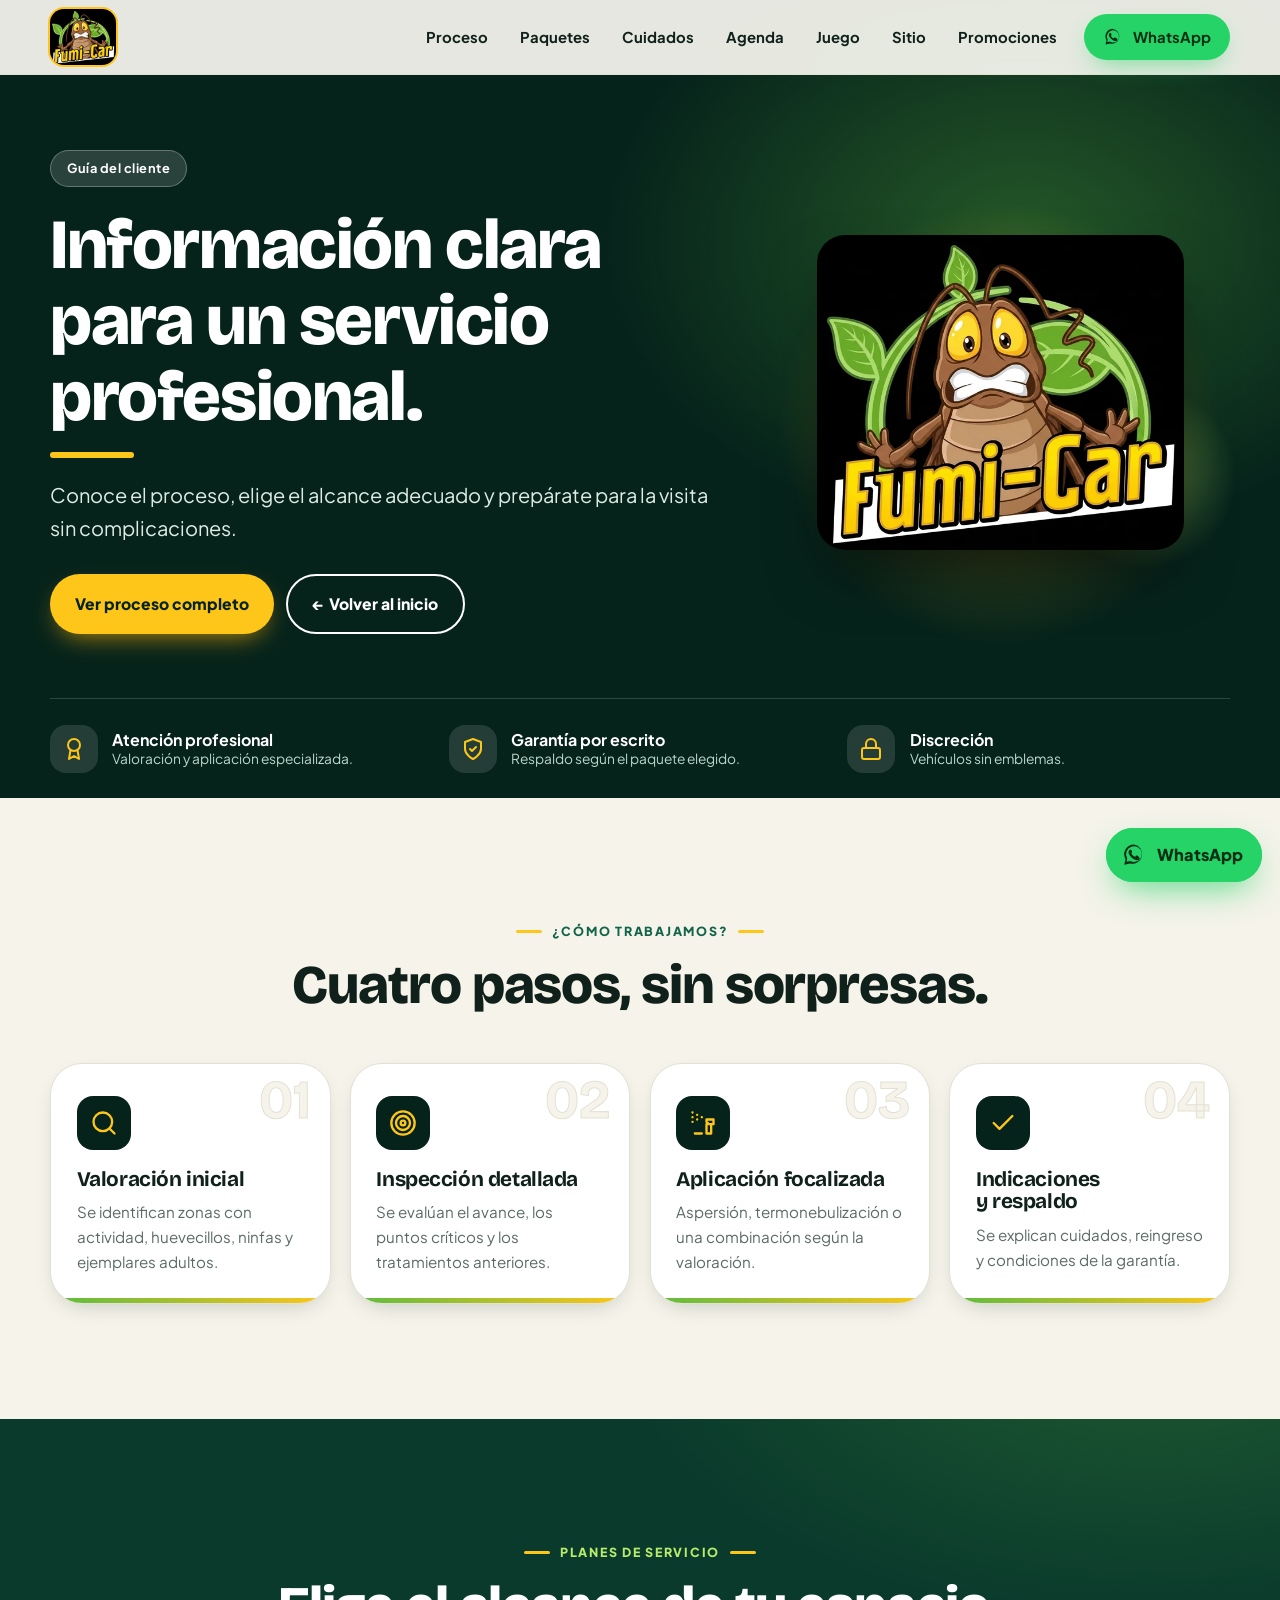
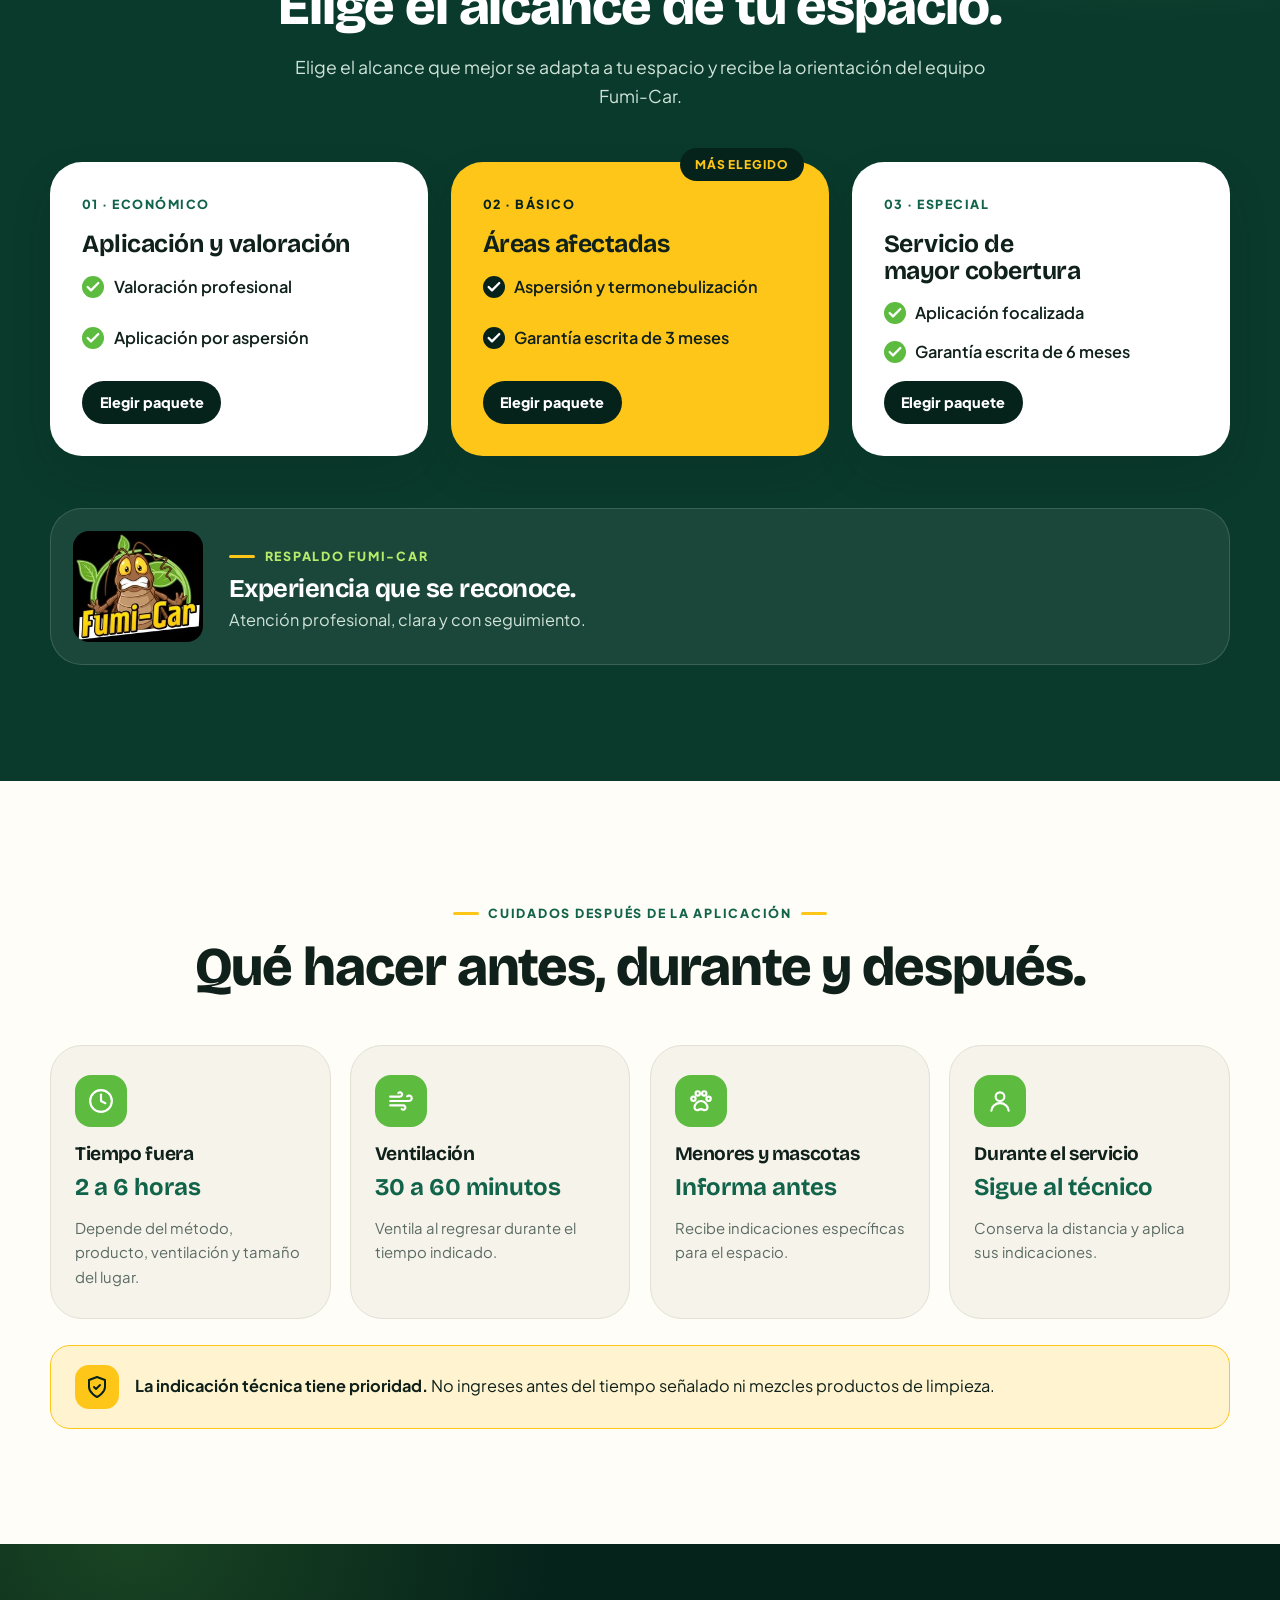
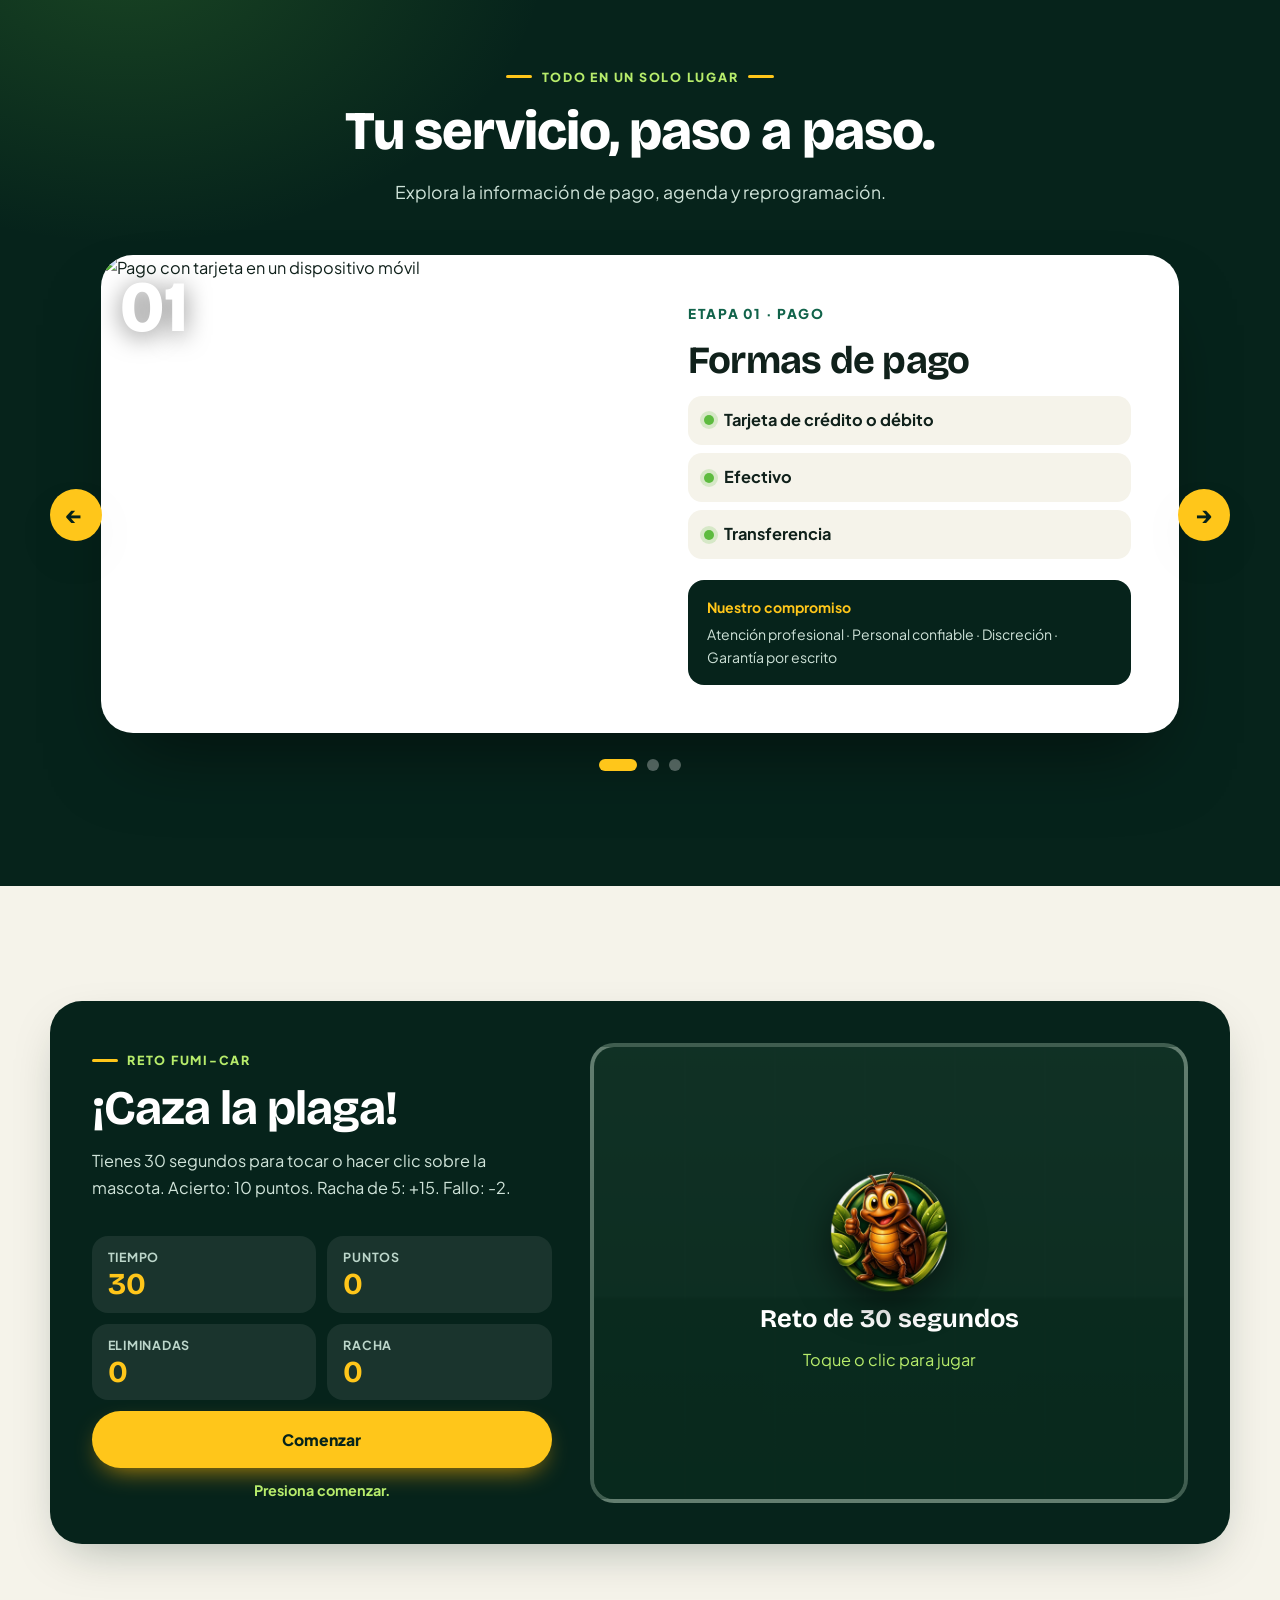
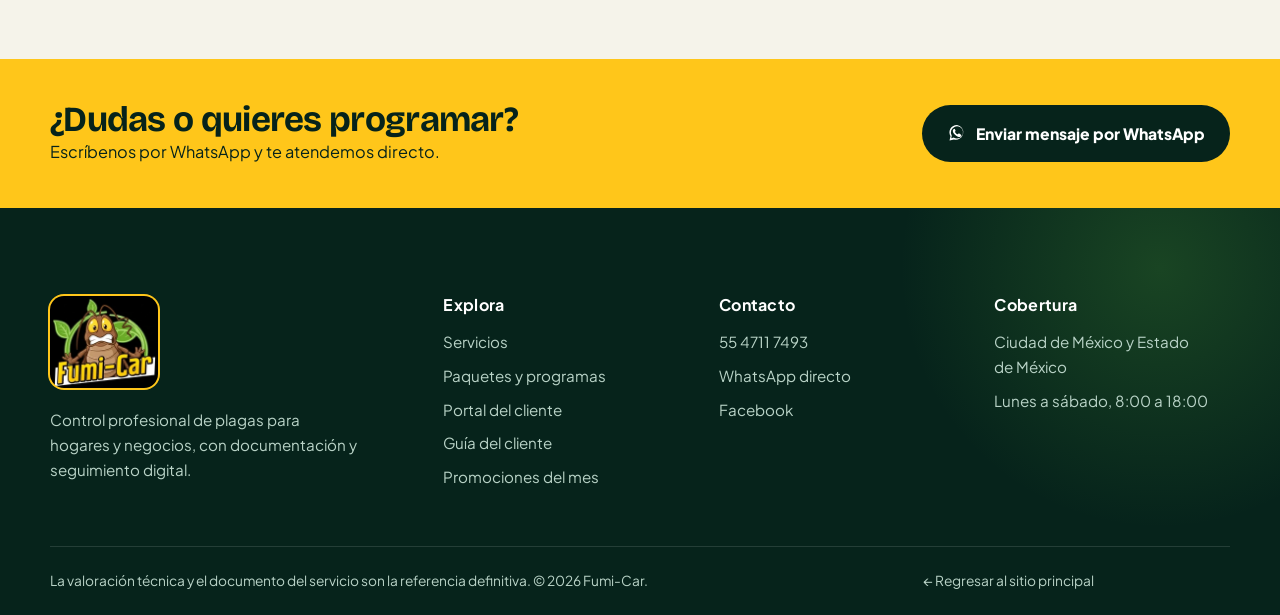
==== commit caa70951: "Hero con imagen fija, se quita la cinta animada y se restaura el logo original - Hero estático (sin " ====
--- a/guia-cliente.html
+++ b/guia-cliente.html
@@ -34,8 +34,8 @@
     <script>
       document.documentElement.classList.add("js");
     </script>
-    <link rel="stylesheet" href="base.css?v=2026.10.01" />
-    <link rel="stylesheet" href="guia-cliente.css?v=2026.10.01" />
+    <link rel="stylesheet" href="base.css?v=2026.10.04" />
+    <link rel="stylesheet" href="guia-cliente.css?v=2026.10.04" />
   </head>
   <body>
     <a class="skip" href="#inicio">Saltar al contenido</a>
@@ -60,8 +60,7 @@
     <header class="site-header solid">
       <div class="navbar">
         <a class="brand" href="index.html#inicio" aria-label="Fumi-Car, inicio">
-          <img src="assets/images/logo-mark-sm.webp" width="48" height="48" alt="" />
-          <span>Fumi-Car<small>Control de plagas</small></span>
+          <img class="brand-logo" src="assets/images/logo-fumicar-sm.webp" width="65" height="56" alt="Fumi-Car, control de plagas" />
         </a>
         <button class="menu-btn" type="button" aria-label="Abrir menú" aria-expanded="false">
           <span></span><span></span>
@@ -97,7 +96,7 @@
           </div>
           <div class="hero-mascot">
             <span class="orb o1"></span><span class="orb o2"></span>
-            <img src="assets/images/logo-mark.webp" width="512" height="512" alt="Mascota de Fumi-Car con el pulgar arriba" fetchpriority="high" />
+            <img src="assets/images/logo-fumicar.webp" width="640" height="549" alt="Logotipo de Fumi-Car" fetchpriority="high" />
           </div>
         </div>
         <div class="wrap hero-trust">
@@ -180,7 +179,7 @@
             </article>
           </div>
           <aside class="brand-mark reveal">
-            <img src="assets/images/logo-mark.webp" width="512" height="512" loading="lazy" alt="Mascota de Fumi-Car" />
+            <img src="assets/images/logo-fumicar-sm.webp" width="220" height="189" loading="lazy" alt="Logotipo de Fumi-Car" />
             <div>
               <span class="eyebrow light">Respaldo Fumi-Car</span>
               <h3>Experiencia que se reconoce.</h3>
@@ -308,8 +307,7 @@
       <div class="wrap footer-grid">
         <div class="footer-brand">
           <a class="brand" href="index.html#inicio">
-            <img src="assets/images/logo-mark-sm.webp" width="48" height="48" alt="" />
-            <span>Fumi-Car<small>Control de plagas</small></span>
+            <img class="brand-logo" src="assets/images/logo-fumicar-sm.webp" width="65" height="56" alt="Fumi-Car, control de plagas" />
           </a>
           <p>Control profesional de plagas para hogares y negocios, con documentación y seguimiento digital.</p>
         </div>
@@ -342,7 +340,7 @@
     <a class="wa" href="https://wa.me/525547117493?text=Hola%20Fumi-Car%2C%20quiero%20solicitar%20un%20servicio" target="_blank" rel="noopener" aria-label="Contactar a Fumi-Car por WhatsApp">
       <svg viewBox="0 0 32 32" aria-hidden="true"><use href="#i-wa" /></svg><span>WhatsApp</span>
     </a>
-    <script src="base.js?v=2026.10.01"></script>
-    <script src="guia-cliente.js?v=2026.10.01"></script>
+    <script src="base.js?v=2026.10.04"></script>
+    <script src="guia-cliente.js?v=2026.10.04"></script>
   </body>
 </html>
--- a/base.css
+++ b/base.css
@@ -316,22 +316,16 @@
   font-size: 1.4rem;
   letter-spacing: -0.02em;
 }
-.brand img {
-  width: 48px;
-  height: 48px;
-  border-radius: 50%;
-  background: var(--forest);
-  box-shadow: 0 0 0 3px var(--sun);
-}
-.brand small {
-  display: block;
-  font-family: var(--font-body);
-  font-size: 0.62rem;
-  font-weight: 700;
-  letter-spacing: 0.16em;
-  text-transform: uppercase;
-  opacity: 0.7;
-  margin-top: -0.2rem;
+.brand-logo {
+  height: 56px;
+  width: auto;
+  border-radius: 14px;
+  background: #000;
+  box-shadow: 0 0 0 2px var(--sun);
+  transition: transform 0.25s;
+}
+.brand:hover .brand-logo {
+  transform: rotate(-3deg) scale(1.04);
 }
 .nav-links {
   display: flex;
@@ -344,6 +338,9 @@
   font-weight: 700;
   font-size: 0.93rem;
   transition: background 0.2s;
+}
+.site-header:not(.stick):not(.solid) .nav-links a:not(.btn) {
+  text-shadow: 0 1px 14px rgb(0 0 0 / 0.6);
 }
 .nav-links a:hover,
 .nav-links a[aria-current="page"] {
@@ -408,9 +405,11 @@
   color: var(--sun);
 }
 .footer-brand .brand {
-  color: #fff;
-  margin-bottom: 1rem;
+  margin-bottom: 1.2rem;
   display: inline-flex;
+}
+.footer-brand .brand-logo {
+  height: 92px;
 }
 .footer-brand p {
   max-width: 34ch;
@@ -610,8 +609,8 @@
   .navbar {
     height: 66px;
   }
-  .brand {
-    font-size: 1.25rem;
+  .brand-logo {
+    height: 50px;
   }
 }
 @media (prefers-reduced-motion: reduce) {
--- a/guia-cliente.css
+++ b/guia-cliente.css
@@ -69,7 +69,8 @@
 .hero-mascot img {
   position: relative;
   z-index: 2;
-  filter: drop-shadow(0 30px 40px rgb(0 0 0 / 0.5));
+  border-radius: 28px;
+  box-shadow: 0 30px 60px -15px rgb(0 0 0 / 0.6);
   animation: bob 5s ease-in-out infinite;
 }
 .orb {
@@ -293,9 +294,10 @@
   border: 1px solid rgb(255 255 255 / 0.14);
 }
 .brand-mark img {
-  width: 110px;
-  height: 110px;
+  width: 130px;
+  height: auto;
   flex: none;
+  border-radius: 16px;
 }
 .brand-mark h3 {
   font-size: 1.6rem;
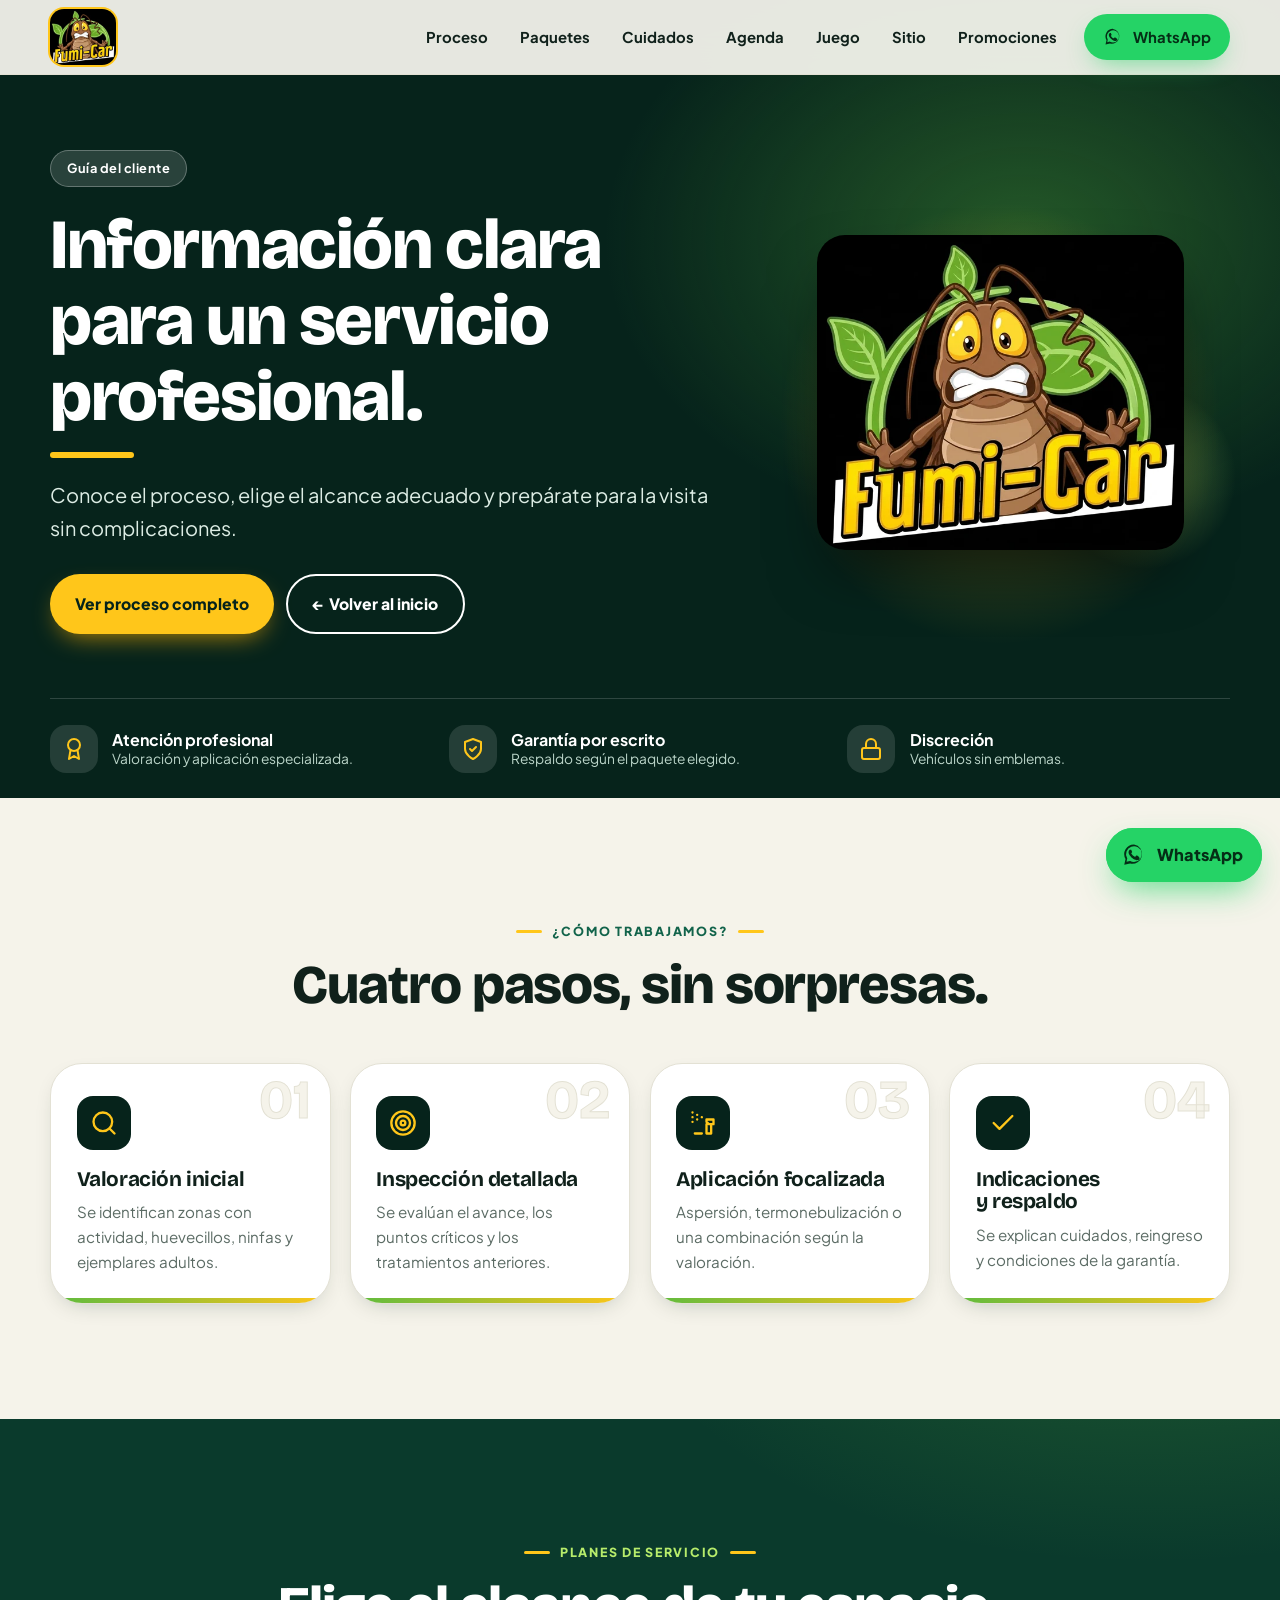
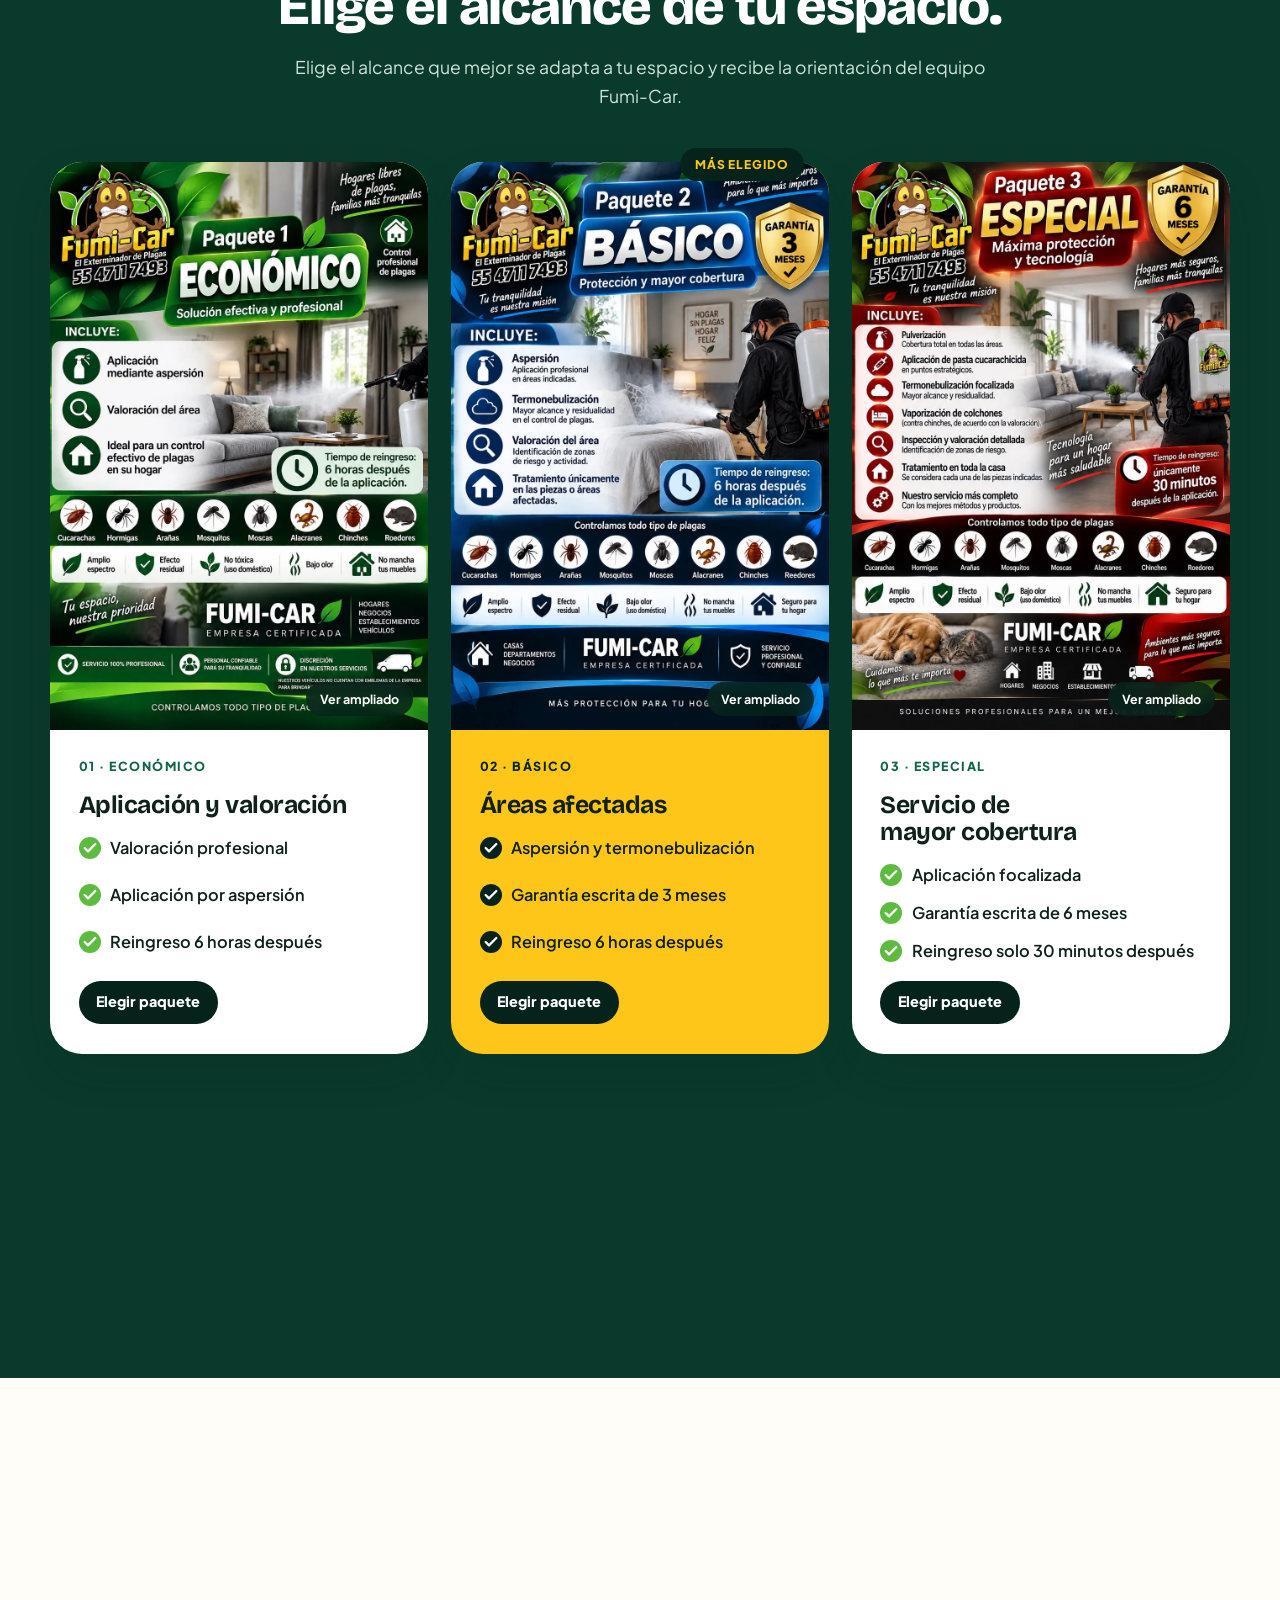
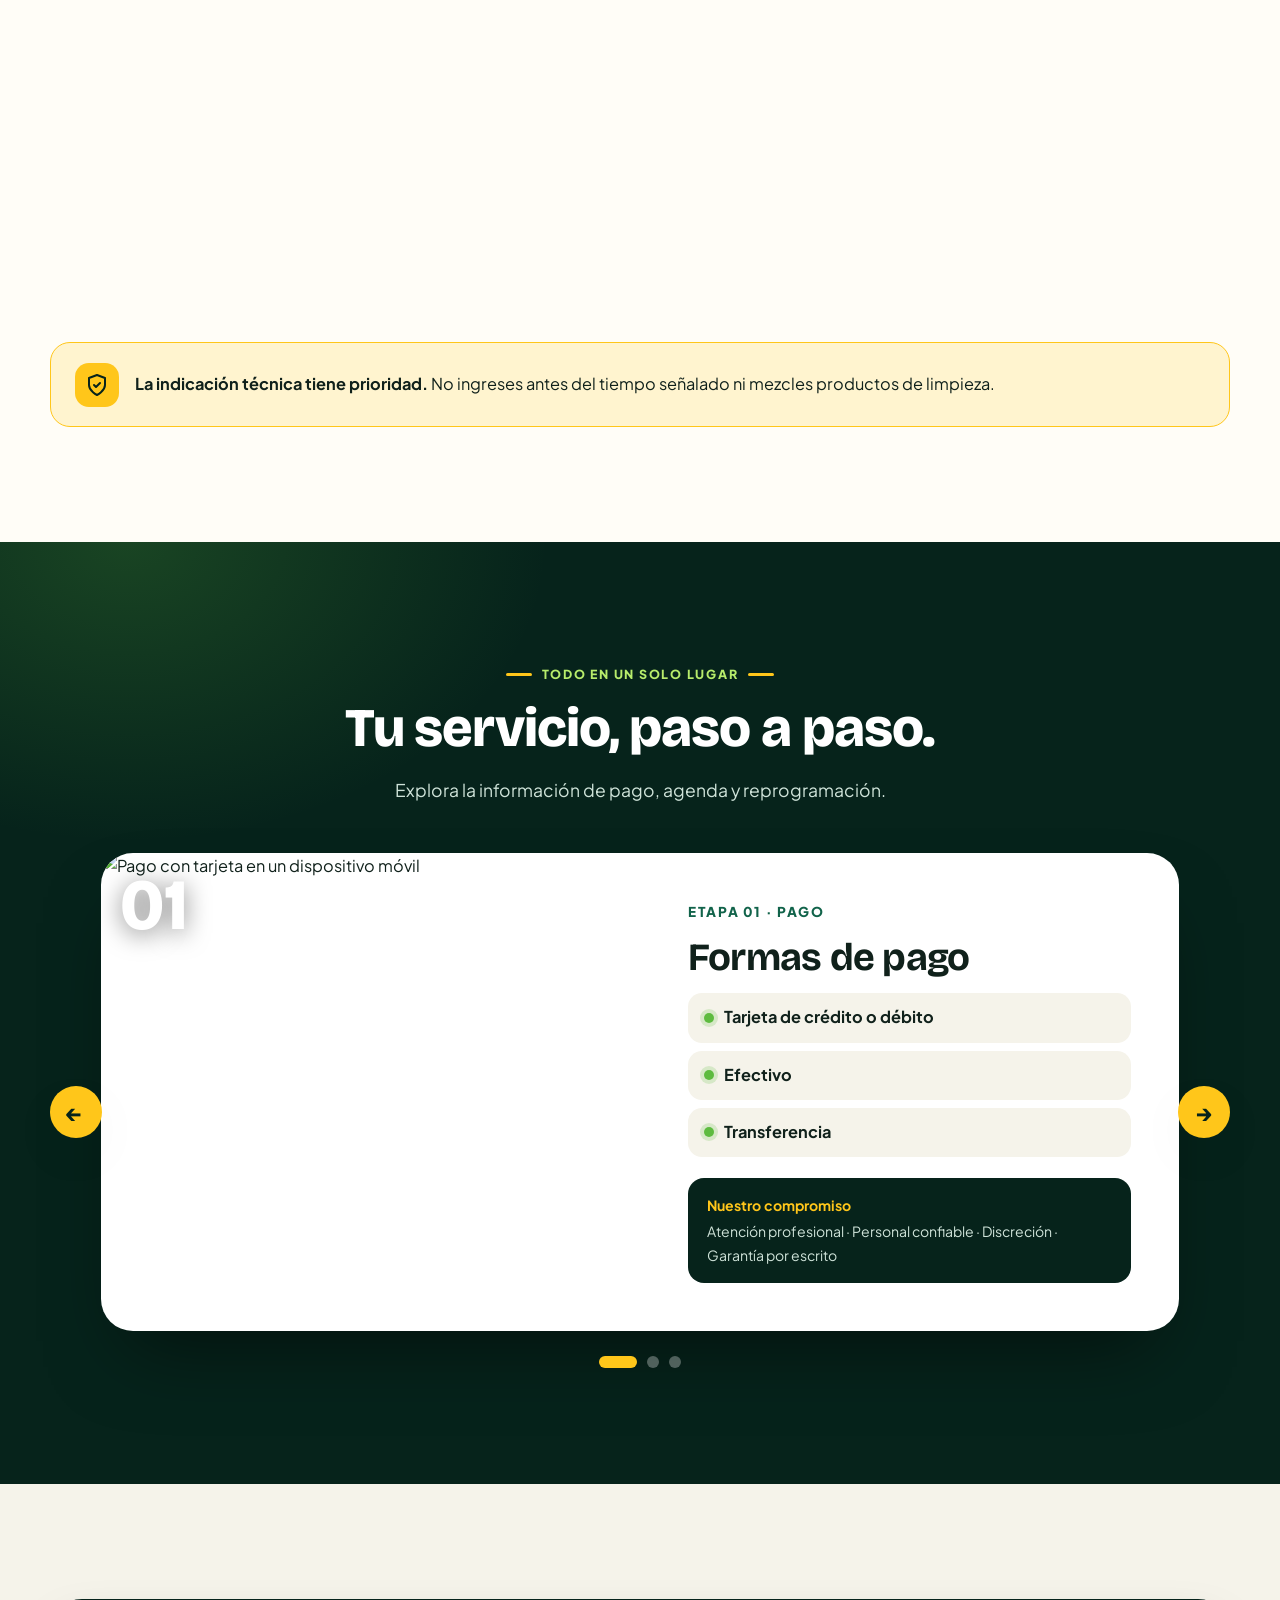
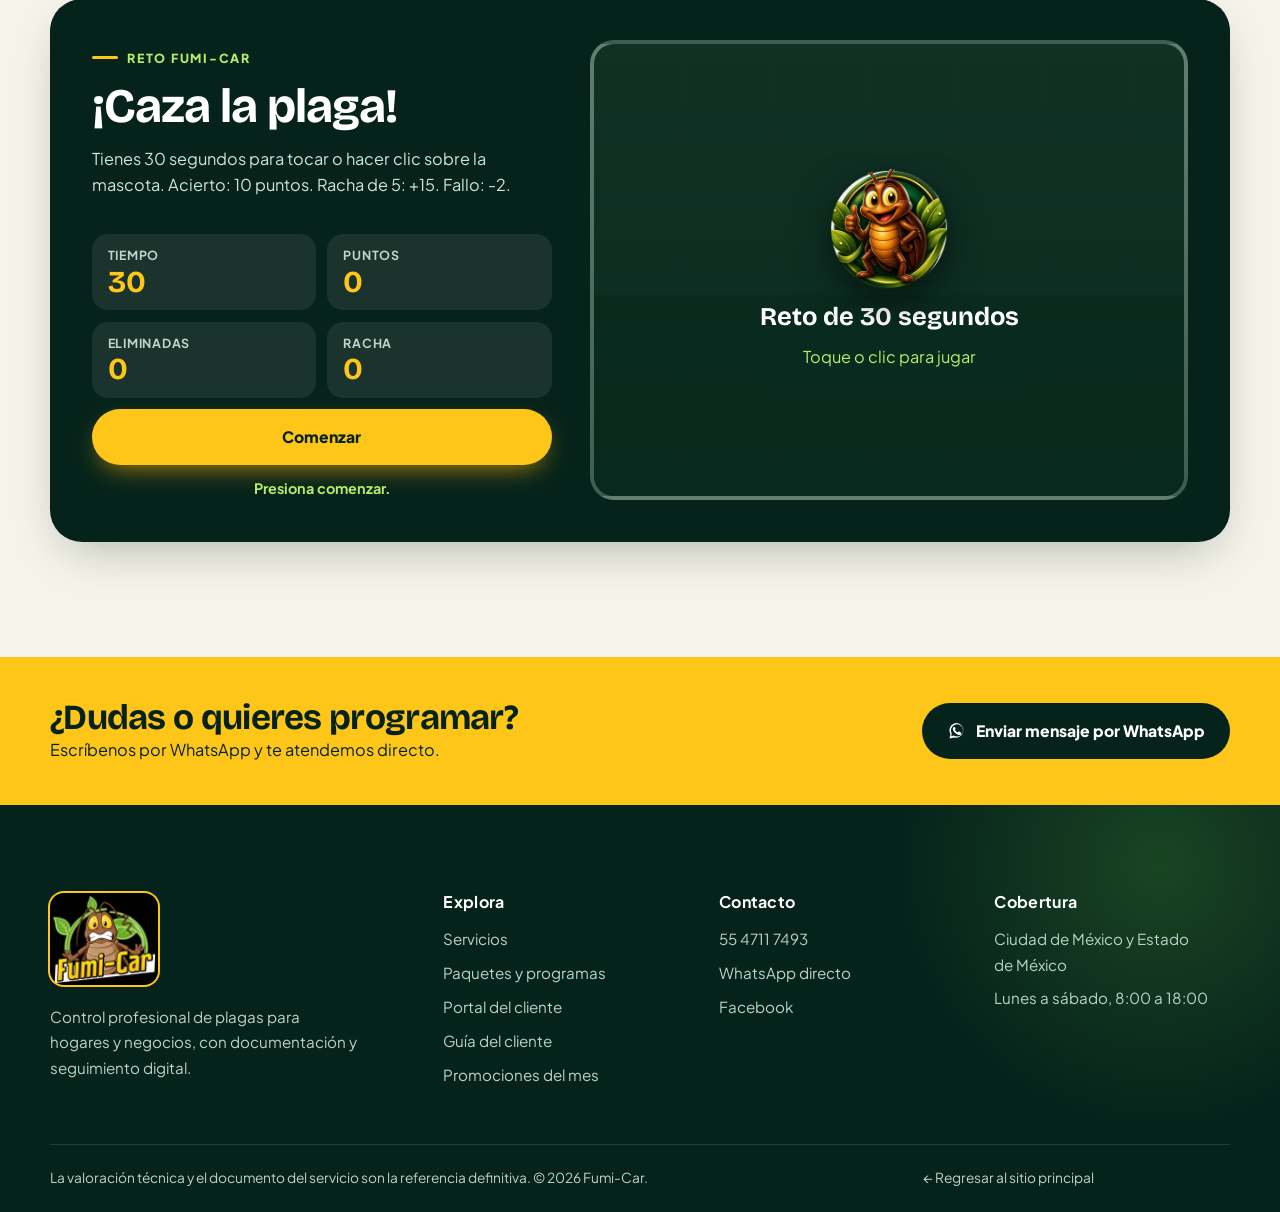
==== commit 525e04f8: "Flyers de paquetes en las tarjetas y texto legible en la card de la guía - Los 3 flyers (webp optimi" ====
--- a/guia-cliente.html
+++ b/guia-cliente.html
@@ -34,8 +34,8 @@
     <script>
       document.documentElement.classList.add("js");
     </script>
-    <link rel="stylesheet" href="base.css?v=2026.10.04" />
-    <link rel="stylesheet" href="guia-cliente.css?v=2026.10.04" />
+    <link rel="stylesheet" href="base.css?v=2026.10.05" />
+    <link rel="stylesheet" href="guia-cliente.css?v=2026.10.05" />
   </head>
   <body>
     <a class="skip" href="#inicio">Saltar al contenido</a>
@@ -150,32 +150,50 @@
           </div>
           <div class="pack-grid">
             <article class="pack reveal">
-              <span class="tag">01 · Económico</span>
-              <h3>Aplicación y valoración</h3>
-              <ul>
-                <li><svg class="ic"><use href="#i-check" /></svg>Valoración profesional</li>
-                <li><svg class="ic"><use href="#i-check" /></svg>Aplicación por aspersión</li>
-              </ul>
-              <a class="btn btn-sm" href="https://wa.me/525547117493?text=Me%20interesa%20el%20Paquete%201" target="_blank" rel="noopener">Elegir paquete</a>
+              <button class="pack-img" type="button" data-src="assets/images/paquete-1.webp" aria-label="Ver ampliado el flyer del Paquete 1 Económico">
+                <img src="assets/images/paquete-1.webp" width="900" height="1350" loading="lazy" alt="Flyer del Paquete 1 Económico de Fumi-Car con lo que incluye, plagas controladas y tiempo de reingreso" />
+              </button>
+              <div class="pack-body">
+                <span class="tag">01 · Económico</span>
+                <h3>Aplicación y valoración</h3>
+                <ul>
+                  <li><svg class="ic"><use href="#i-check" /></svg>Valoración profesional</li>
+                  <li><svg class="ic"><use href="#i-check" /></svg>Aplicación por aspersión</li>
+                  <li><svg class="ic"><use href="#i-check" /></svg>Reingreso 6 horas después</li>
+                </ul>
+                <a class="btn btn-sm" href="https://wa.me/525547117493?text=Me%20interesa%20el%20Paquete%201" target="_blank" rel="noopener">Elegir paquete</a>
+              </div>
             </article>
             <article class="pack featured reveal" style="--d: 0.1s">
               <span class="ribbon">Más elegido</span>
-              <span class="tag">02 · Básico</span>
-              <h3>Áreas afectadas</h3>
-              <ul>
-                <li><svg class="ic"><use href="#i-check" /></svg>Aspersión y termonebulización</li>
-                <li><svg class="ic"><use href="#i-check" /></svg>Garantía escrita de 3 meses</li>
-              </ul>
-              <a class="btn btn-sm" href="https://wa.me/525547117493?text=Me%20interesa%20el%20Paquete%202" target="_blank" rel="noopener">Elegir paquete</a>
+              <button class="pack-img" type="button" data-src="assets/images/paquete-2.webp" aria-label="Ver ampliado el flyer del Paquete 2 Básico">
+                <img src="assets/images/paquete-2.webp" width="900" height="1350" loading="lazy" alt="Flyer del Paquete 2 Básico de Fumi-Car con lo que incluye, plagas controladas y tiempo de reingreso" />
+              </button>
+              <div class="pack-body">
+                <span class="tag">02 · Básico</span>
+                <h3>Áreas afectadas</h3>
+                <ul>
+                  <li><svg class="ic"><use href="#i-check" /></svg>Aspersión y termonebulización</li>
+                  <li><svg class="ic"><use href="#i-check" /></svg>Garantía escrita de 3 meses</li>
+                  <li><svg class="ic"><use href="#i-check" /></svg>Reingreso 6 horas después</li>
+                </ul>
+                <a class="btn btn-sm" href="https://wa.me/525547117493?text=Me%20interesa%20el%20Paquete%202" target="_blank" rel="noopener">Elegir paquete</a>
+              </div>
             </article>
             <article class="pack reveal" style="--d: 0.2s">
-              <span class="tag">03 · Especial</span>
-              <h3>Servicio de mayor cobertura</h3>
-              <ul>
-                <li><svg class="ic"><use href="#i-check" /></svg>Aplicación focalizada</li>
-                <li><svg class="ic"><use href="#i-check" /></svg>Garantía escrita de 6 meses</li>
-              </ul>
-              <a class="btn btn-sm" href="https://wa.me/525547117493?text=Me%20interesa%20el%20Paquete%203" target="_blank" rel="noopener">Elegir paquete</a>
+              <button class="pack-img" type="button" data-src="assets/images/paquete-3.webp" aria-label="Ver ampliado el flyer del Paquete 3 Especial">
+                <img src="assets/images/paquete-3.webp" width="900" height="1350" loading="lazy" alt="Flyer del Paquete 3 Especial de Fumi-Car con lo que incluye, plagas controladas y tiempo de reingreso" />
+              </button>
+              <div class="pack-body">
+                <span class="tag">03 · Especial</span>
+                <h3>Servicio de mayor cobertura</h3>
+                <ul>
+                  <li><svg class="ic"><use href="#i-check" /></svg>Aplicación focalizada</li>
+                  <li><svg class="ic"><use href="#i-check" /></svg>Garantía escrita de 6 meses</li>
+                  <li><svg class="ic"><use href="#i-check" /></svg>Reingreso solo 30 minutos después</li>
+                </ul>
+                <a class="btn btn-sm" href="https://wa.me/525547117493?text=Me%20interesa%20el%20Paquete%203" target="_blank" rel="noopener">Elegir paquete</a>
+              </div>
             </article>
           </div>
           <aside class="brand-mark reveal">
@@ -340,7 +358,11 @@
     <a class="wa" href="https://wa.me/525547117493?text=Hola%20Fumi-Car%2C%20quiero%20solicitar%20un%20servicio" target="_blank" rel="noopener" aria-label="Contactar a Fumi-Car por WhatsApp">
       <svg viewBox="0 0 32 32" aria-hidden="true"><use href="#i-wa" /></svg><span>WhatsApp</span>
     </a>
-    <script src="base.js?v=2026.10.04"></script>
-    <script src="guia-cliente.js?v=2026.10.04"></script>
+    <div class="lightbox" hidden role="dialog" aria-modal="true" aria-label="Imagen ampliada">
+      <button type="button" aria-label="Cerrar imagen">×</button>
+      <img alt="" />
+    </div>
+    <script src="base.js?v=2026.10.05"></script>
+    <script src="guia-cliente.js?v=2026.10.05"></script>
   </body>
 </html>
--- a/base.css
+++ b/base.css
@@ -476,6 +476,41 @@
   }
 }
 
+/* ---------- lightbox ---------- */
+.lightbox {
+  position: fixed;
+  inset: 0;
+  z-index: 300;
+  display: grid;
+  place-items: center;
+  padding: 1.5rem;
+  background: rgb(6 35 27 / 0.92);
+  backdrop-filter: blur(6px);
+}
+.lightbox[hidden] {
+  display: none;
+}
+.lightbox img {
+  max-height: 86vh;
+  width: auto;
+  max-width: min(92vw, 900px);
+  border-radius: 20px;
+  box-shadow: var(--shadow);
+}
+.lightbox button {
+  position: absolute;
+  top: 1rem;
+  right: 1rem;
+  width: 48px;
+  height: 48px;
+  border: 0;
+  border-radius: 50%;
+  background: var(--sun);
+  color: var(--forest);
+  font-size: 1.8rem;
+  cursor: pointer;
+}
+
 /* ---------- reveal ---------- */
 .js .reveal {
   opacity: 0;
--- a/guia-cliente.css
+++ b/guia-cliente.css
@@ -203,13 +203,53 @@
   position: relative;
   display: flex;
   flex-direction: column;
-  gap: 1rem;
-  padding: 2rem;
+  padding: 0;
   border-radius: var(--radius-lg);
   background: #fff;
   color: var(--ink);
   box-shadow: var(--shadow);
+  overflow: visible;
   transition: transform 0.3s;
+}
+.pack-img {
+  display: block;
+  position: relative;
+  width: 100%;
+  padding: 0;
+  border: 0;
+  background: #000;
+  cursor: zoom-in;
+  border-radius: var(--radius-lg) var(--radius-lg) 0 0;
+  overflow: hidden;
+}
+.pack-img img {
+  width: 100%;
+  aspect-ratio: 2/3;
+  object-fit: cover;
+  transition: transform 0.6s;
+}
+.pack:hover .pack-img img {
+  transform: scale(1.04);
+}
+.pack-img::after {
+  content: "Ver ampliado";
+  position: absolute;
+  right: 0.9rem;
+  bottom: 0.9rem;
+  padding: 0.4rem 0.9rem;
+  border-radius: 999px;
+  background: rgb(6 35 27 / 0.85);
+  color: #fff;
+  font-size: 0.78rem;
+  font-weight: 700;
+  backdrop-filter: blur(6px);
+}
+.pack-body {
+  display: flex;
+  flex-direction: column;
+  gap: 1rem;
+  padding: 1.6rem 1.8rem 1.9rem;
+  flex: 1;
 }
 .pack:hover {
   transform: translateY(-6px);
@@ -271,6 +311,7 @@
   background: var(--green);
 }
 .ribbon {
+  z-index: 2;
   position: absolute;
   top: -14px;
   right: 1.6rem;
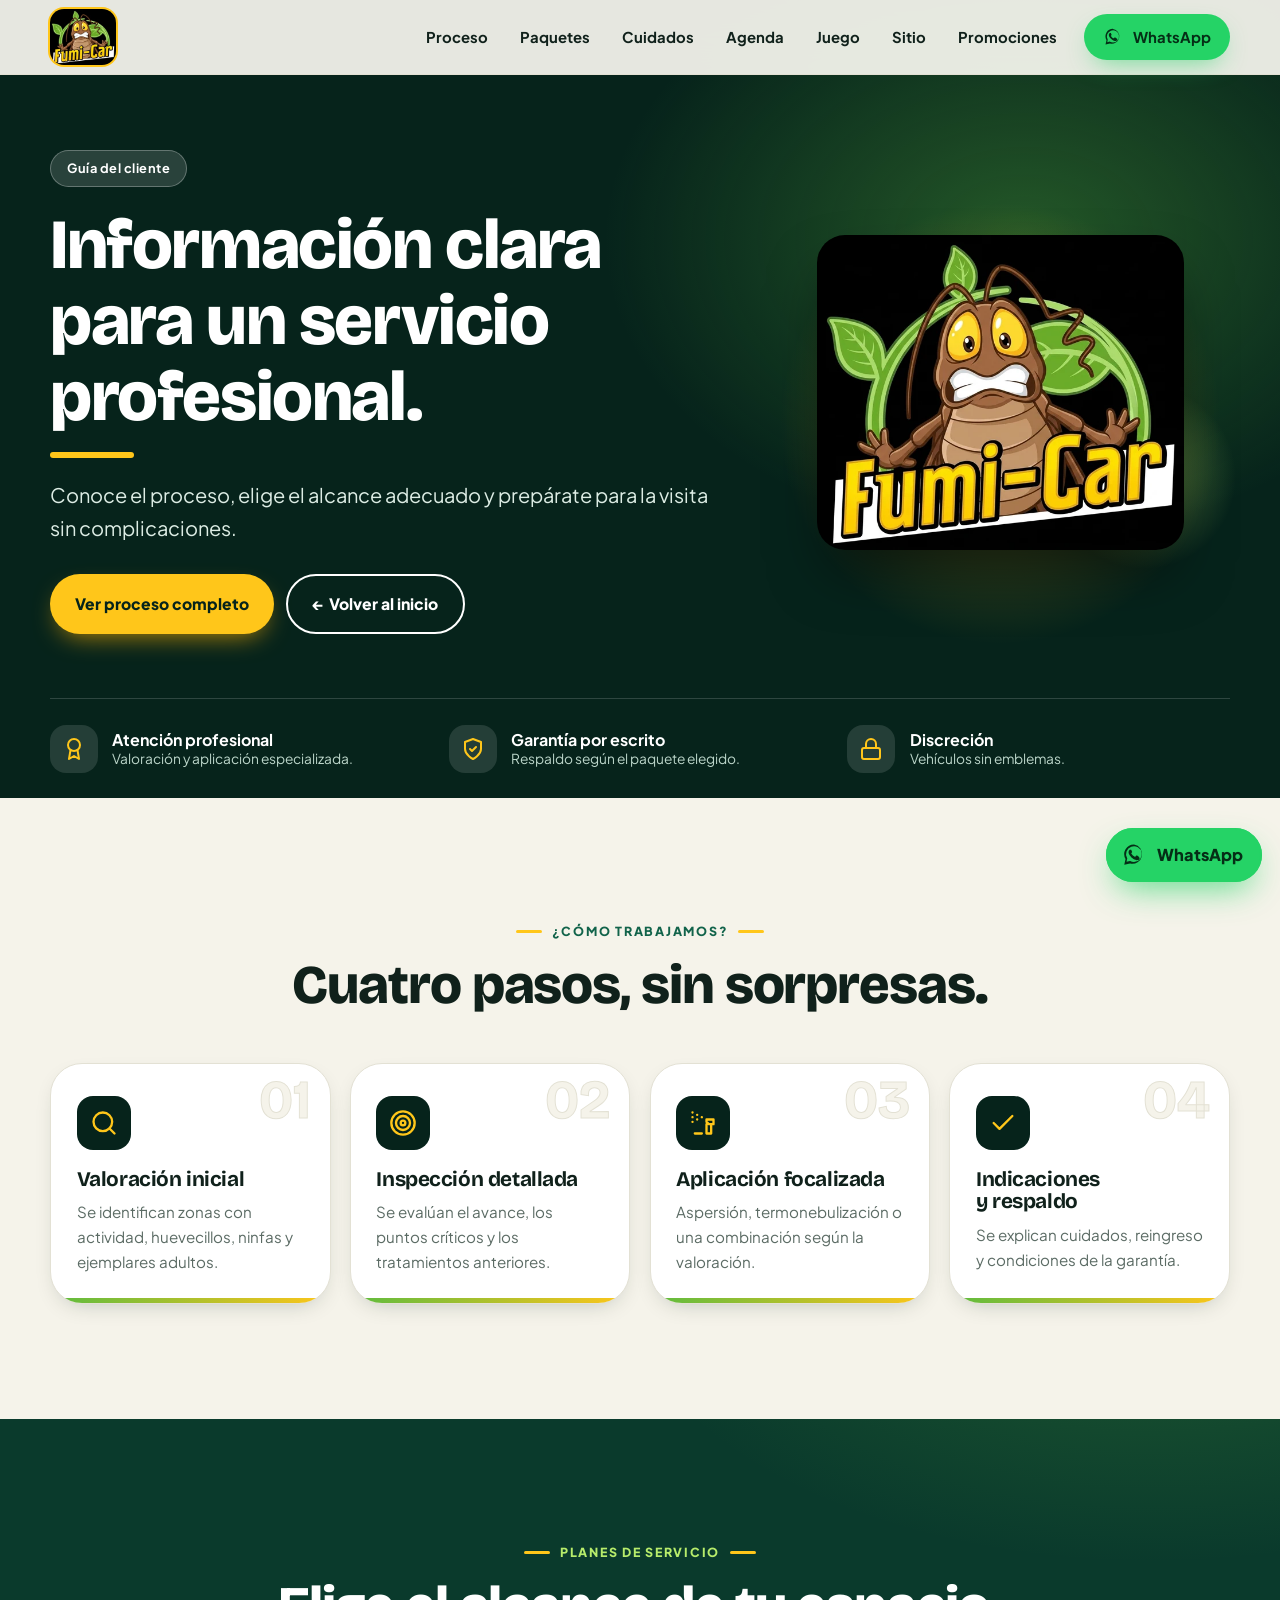
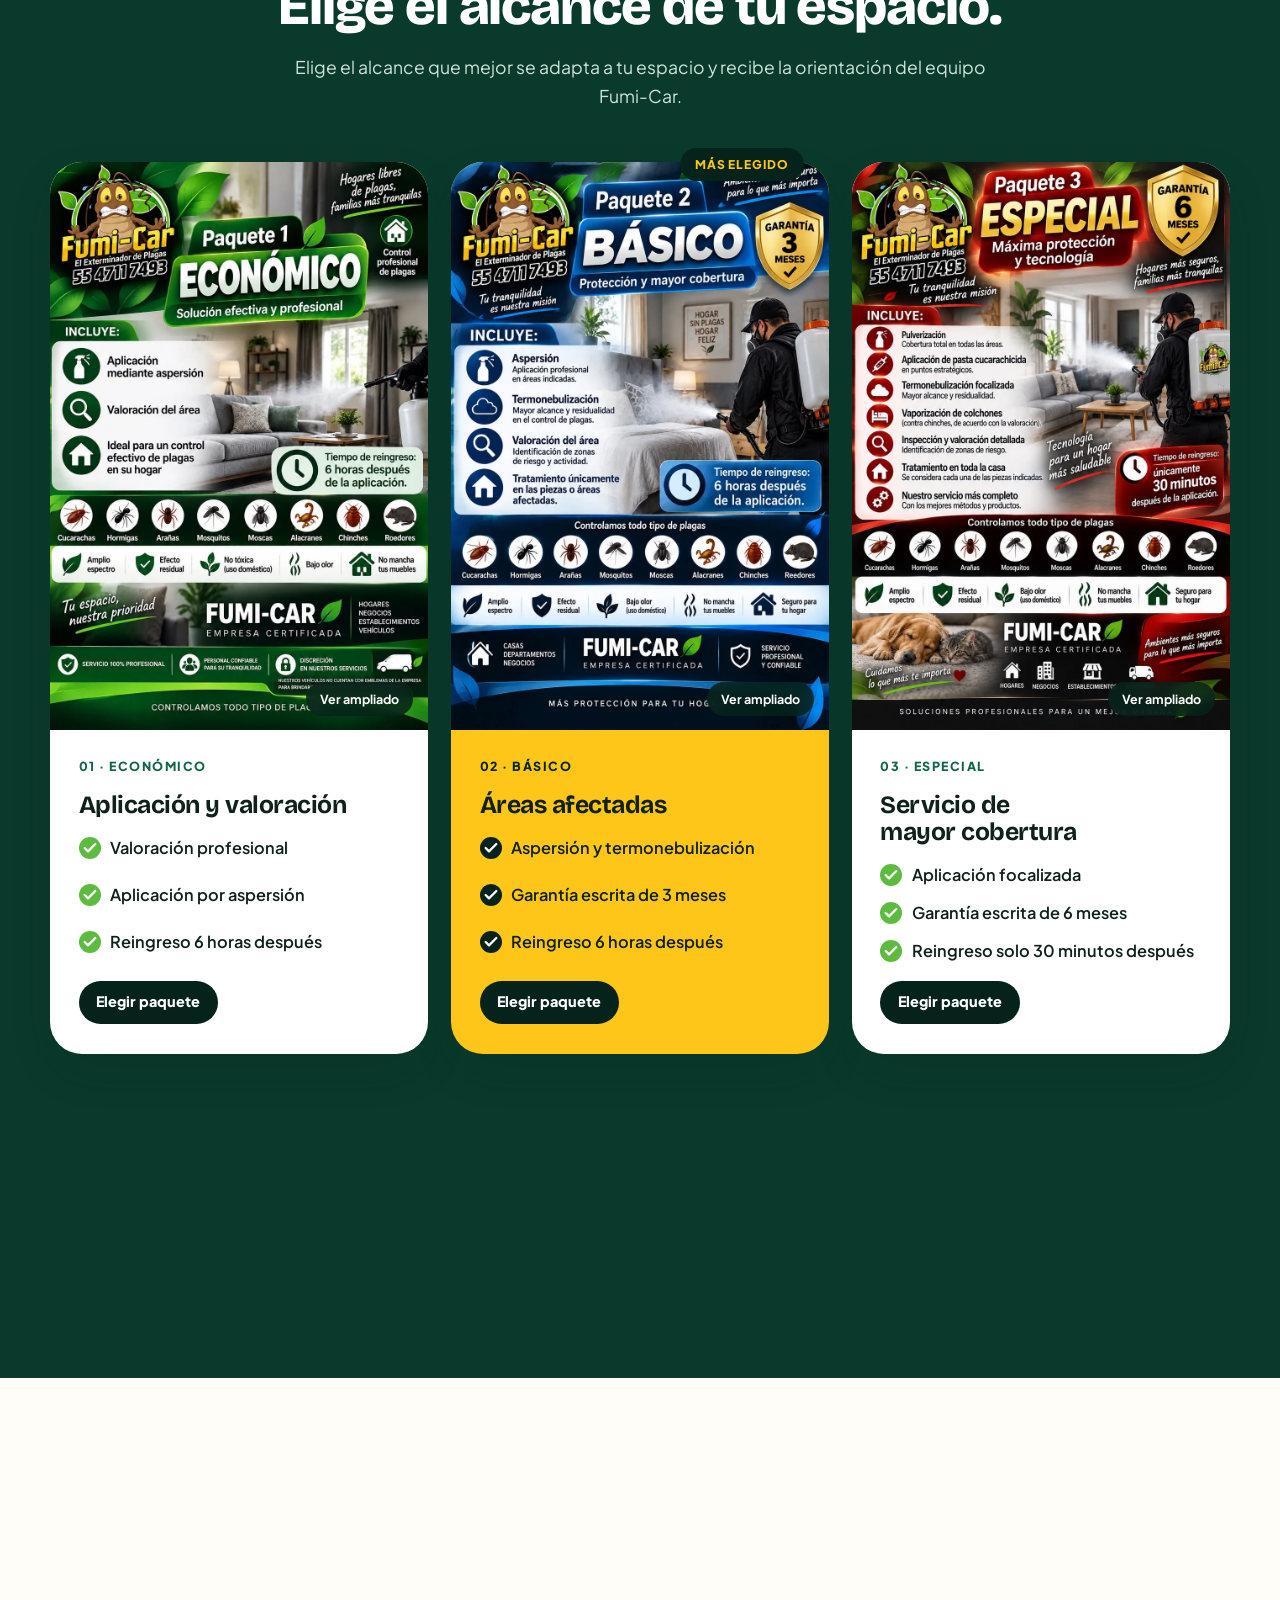
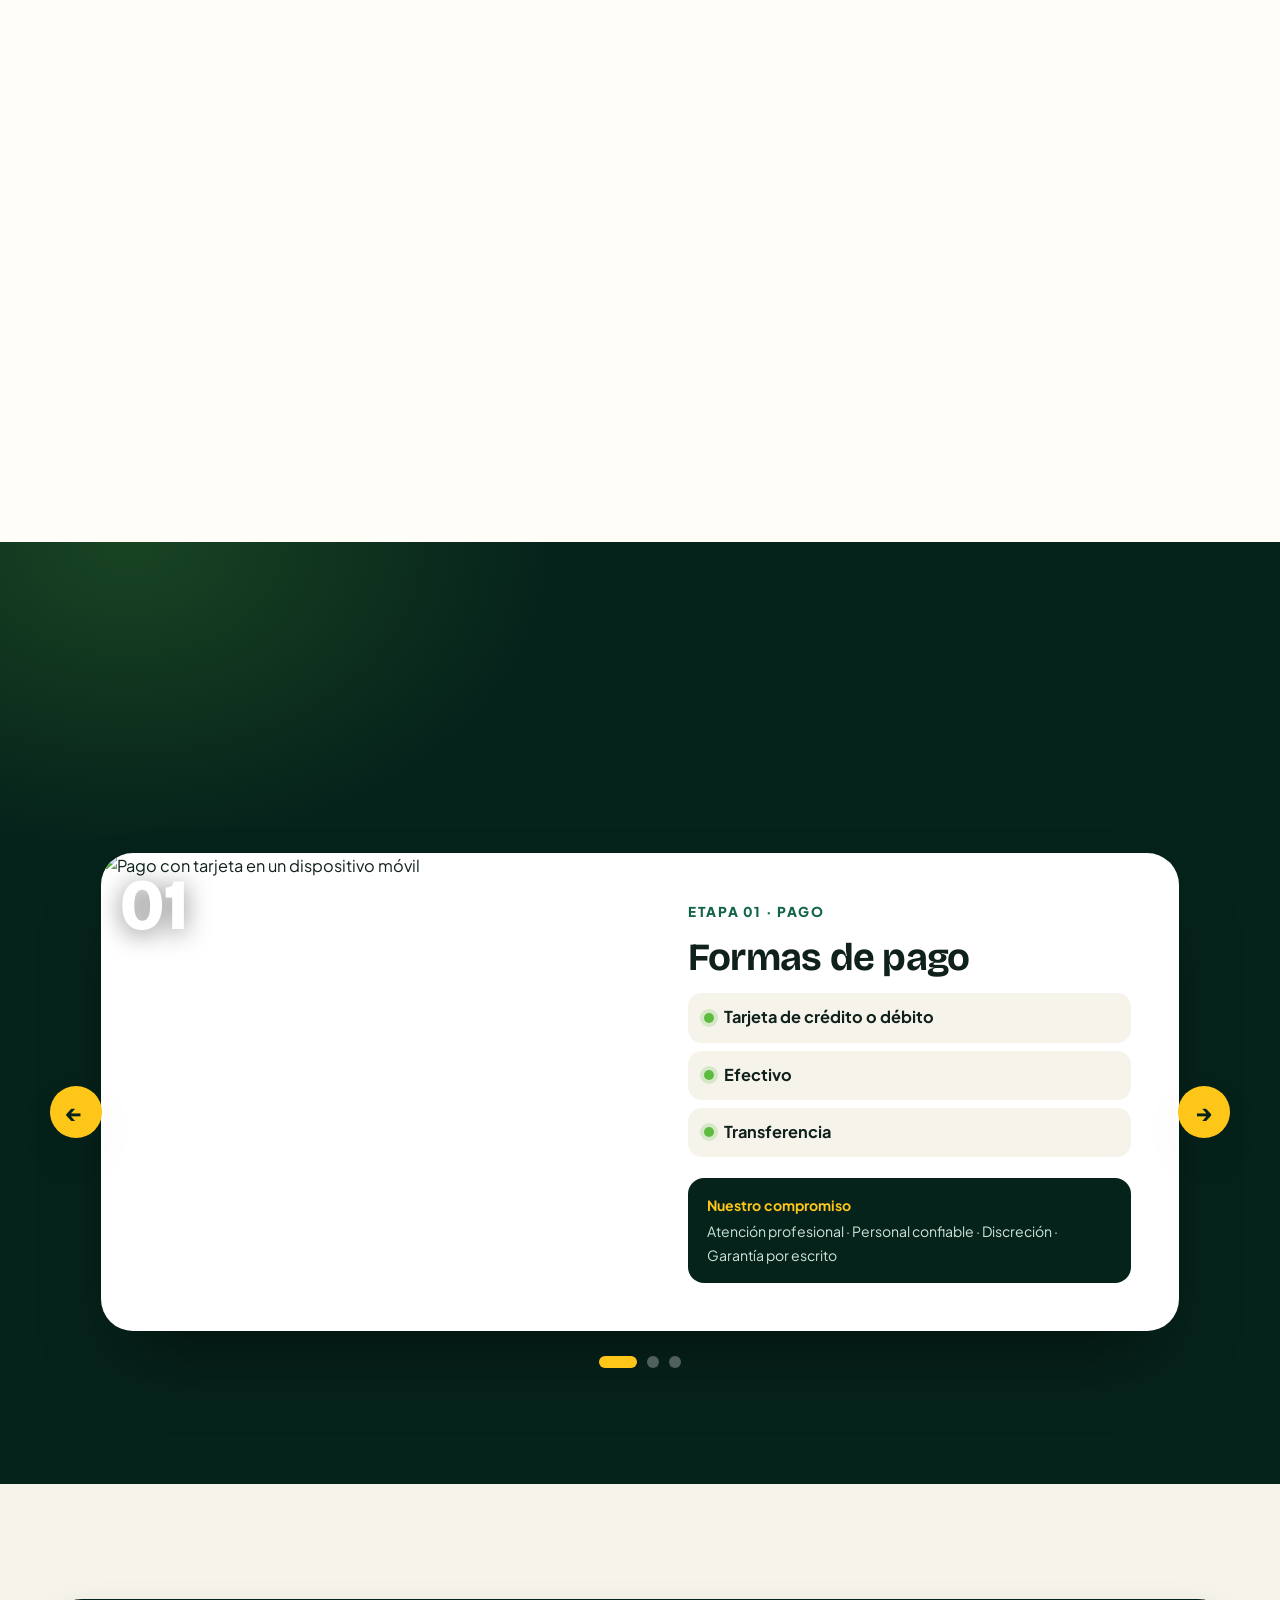
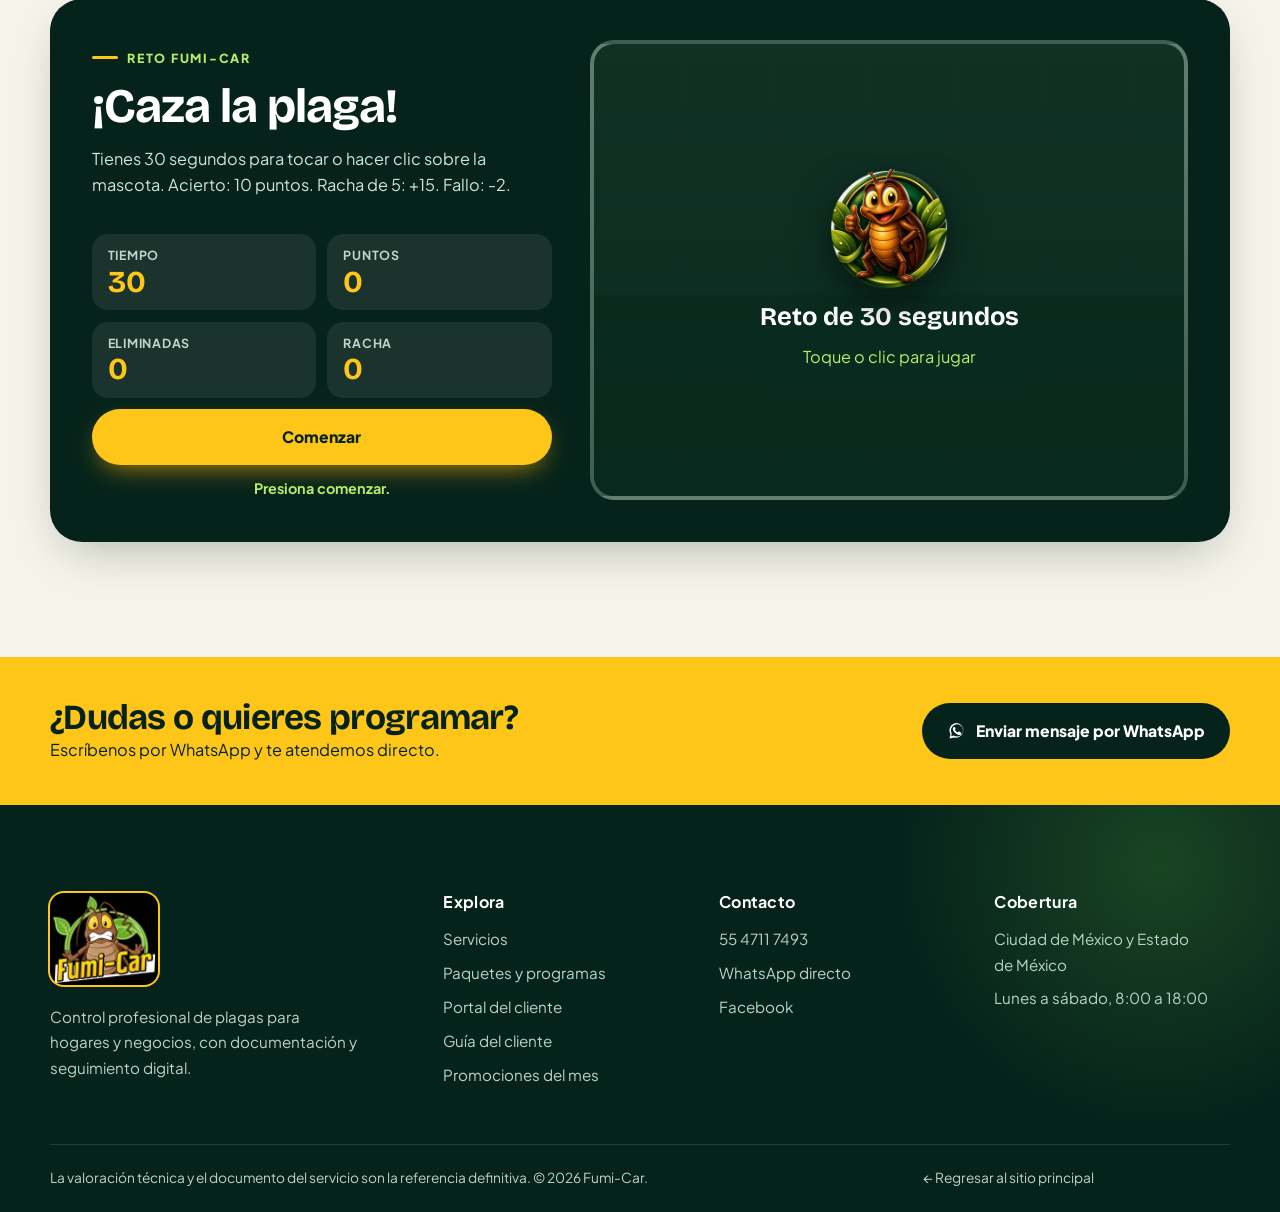
==== commit cbf092f4: "Nuevo video del proceso de fumigación - Video recomprimido (10.7 MB -> 4.6 MB, 480p) con poster; pre" ====
--- a/guia-cliente.html
+++ b/guia-cliente.html
@@ -34,8 +34,8 @@
     <script>
       document.documentElement.classList.add("js");
     </script>
-    <link rel="stylesheet" href="base.css?v=2026.10.05" />
-    <link rel="stylesheet" href="guia-cliente.css?v=2026.10.05" />
+    <link rel="stylesheet" href="base.css?v=2026.10.07" />
+    <link rel="stylesheet" href="guia-cliente.css?v=2026.10.07" />
   </head>
   <body>
     <a class="skip" href="#inicio">Saltar al contenido</a>
@@ -362,7 +362,7 @@
       <button type="button" aria-label="Cerrar imagen">×</button>
       <img alt="" />
     </div>
-    <script src="base.js?v=2026.10.05"></script>
-    <script src="guia-cliente.js?v=2026.10.05"></script>
+    <script src="base.js?v=2026.10.07"></script>
+    <script src="guia-cliente.js?v=2026.10.07"></script>
   </body>
 </html>
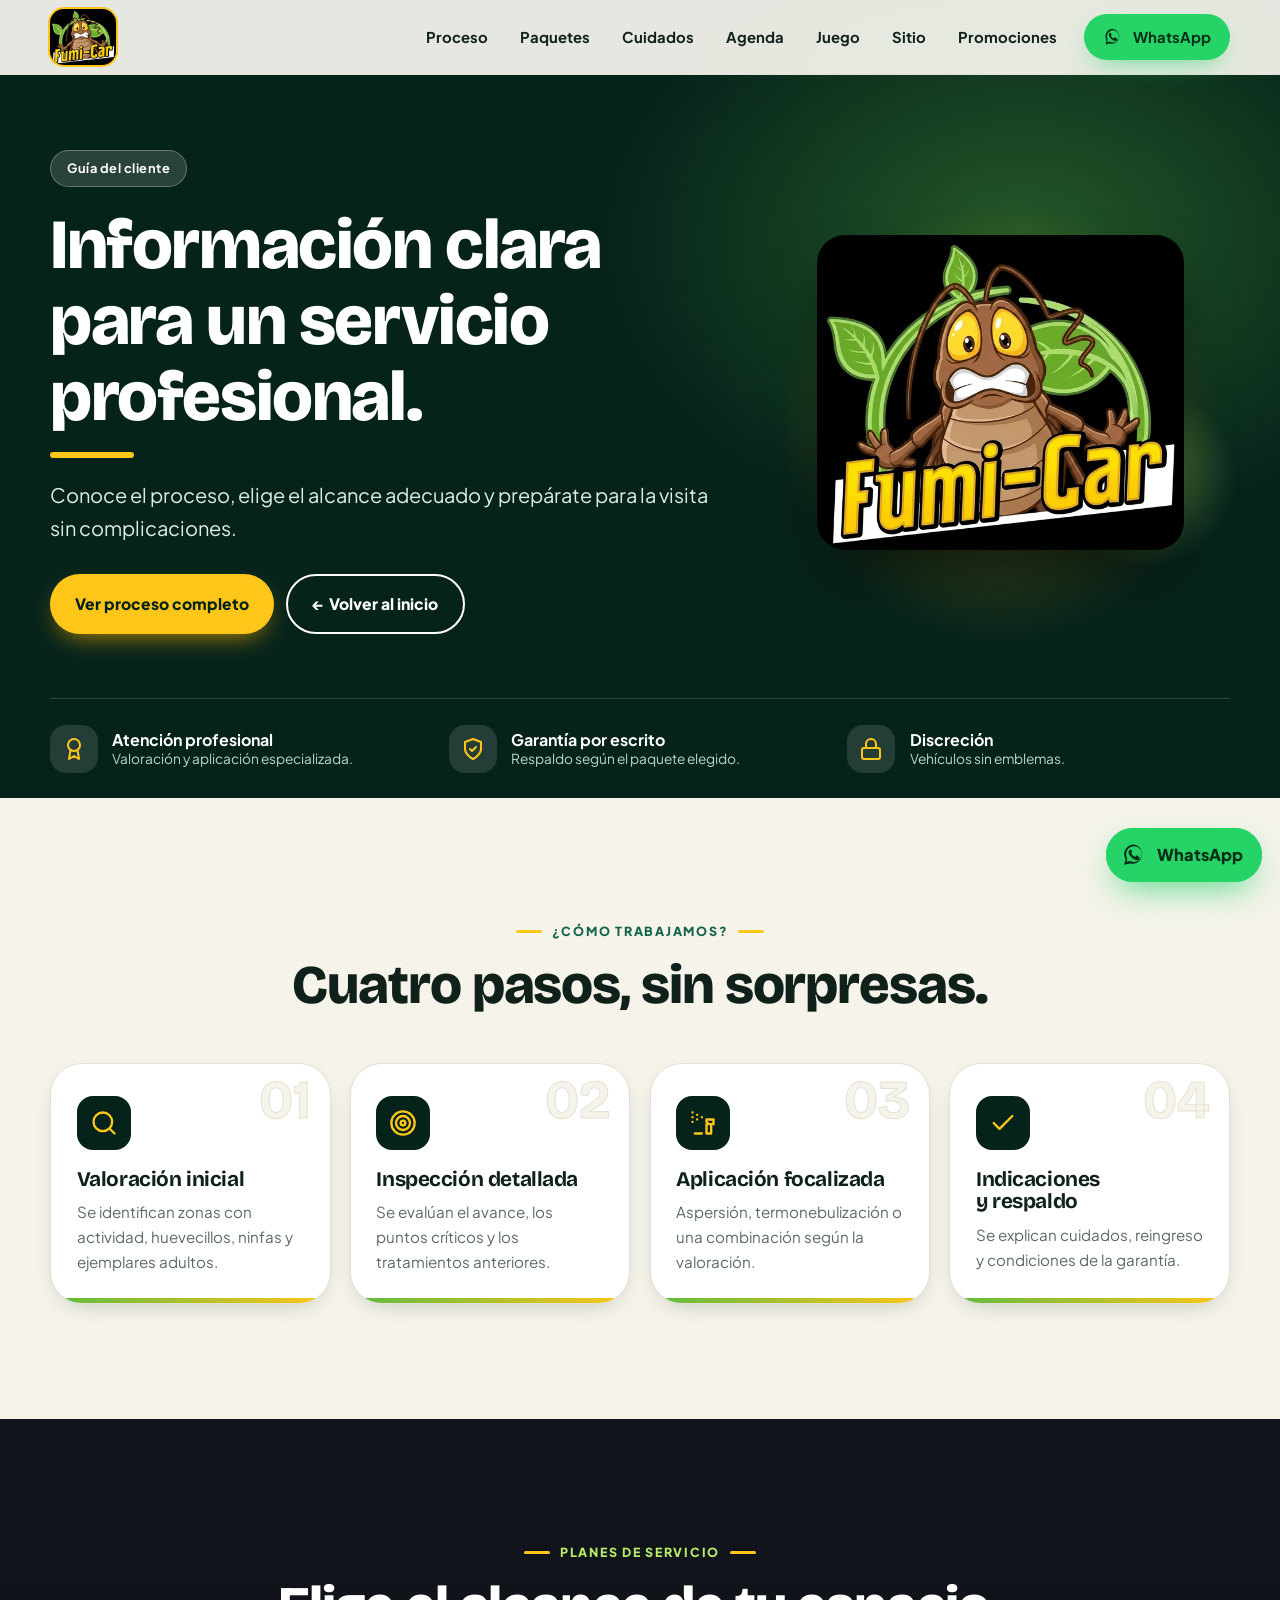
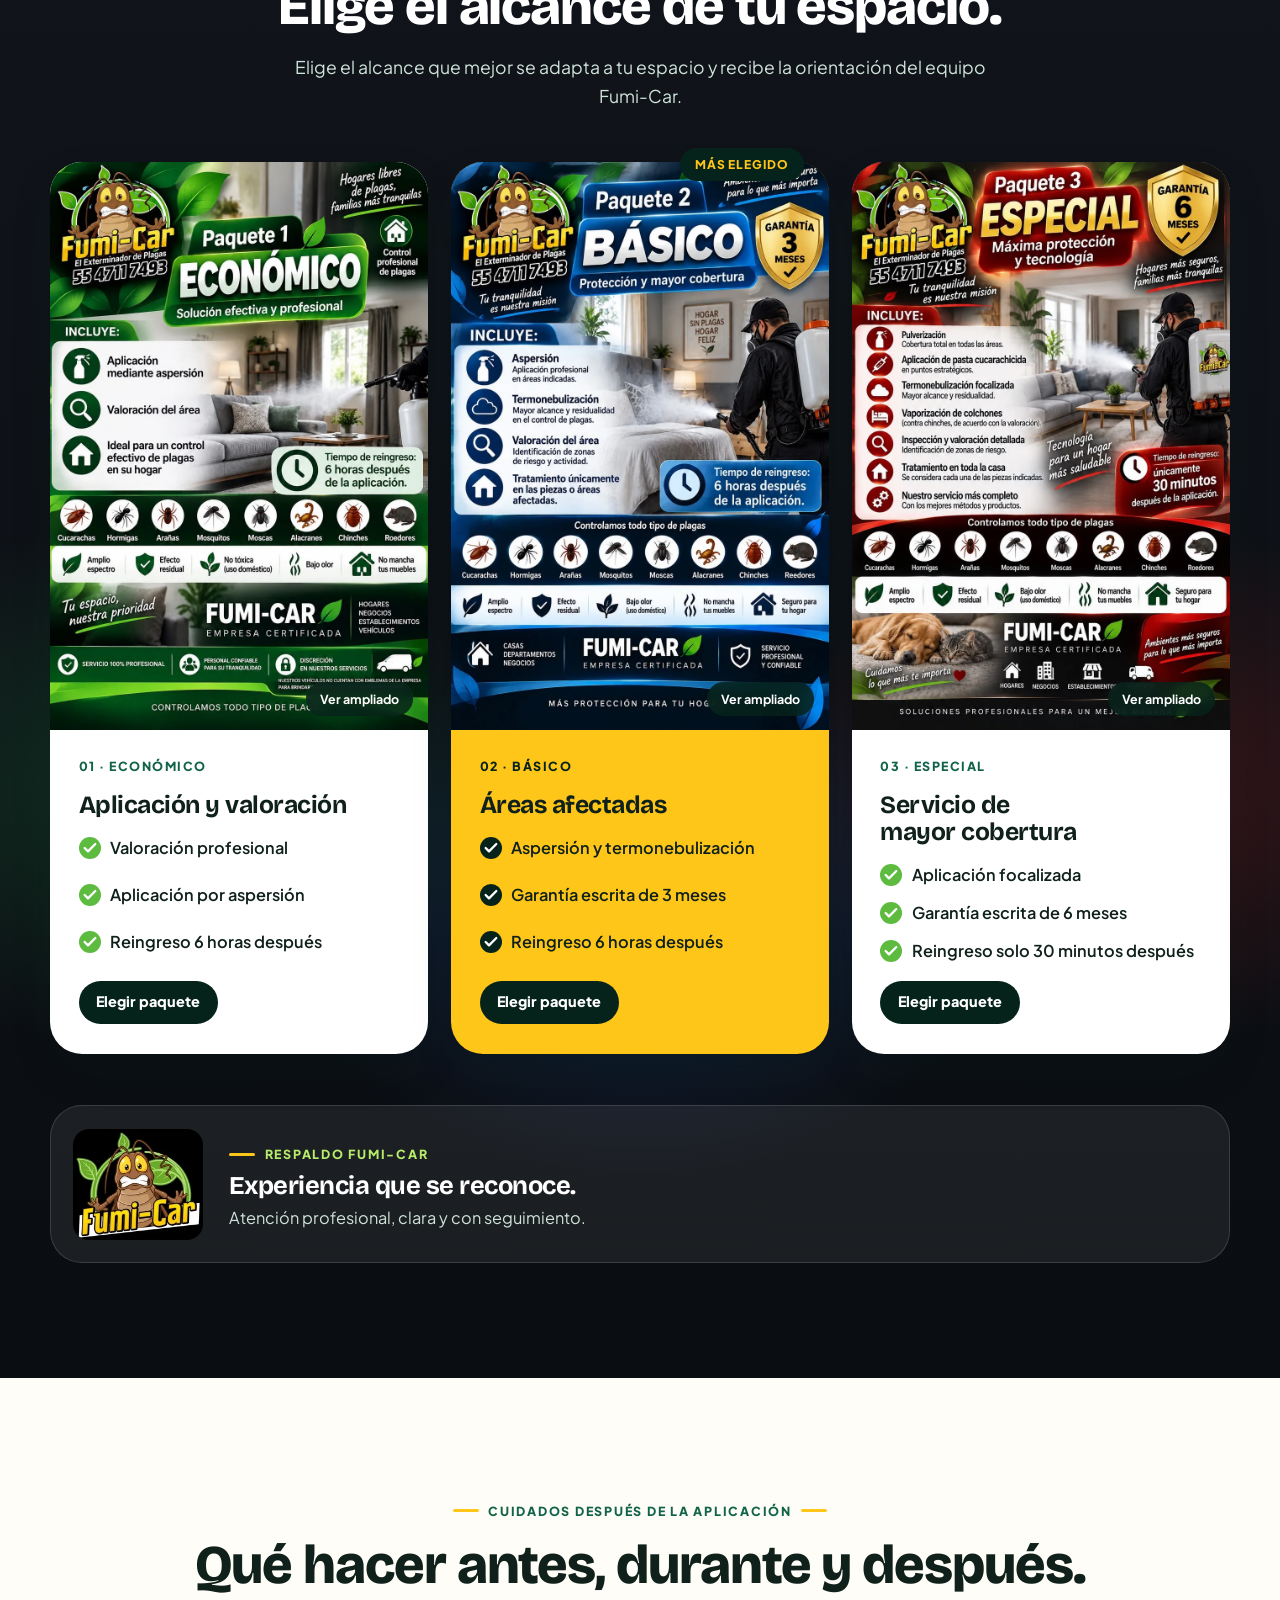
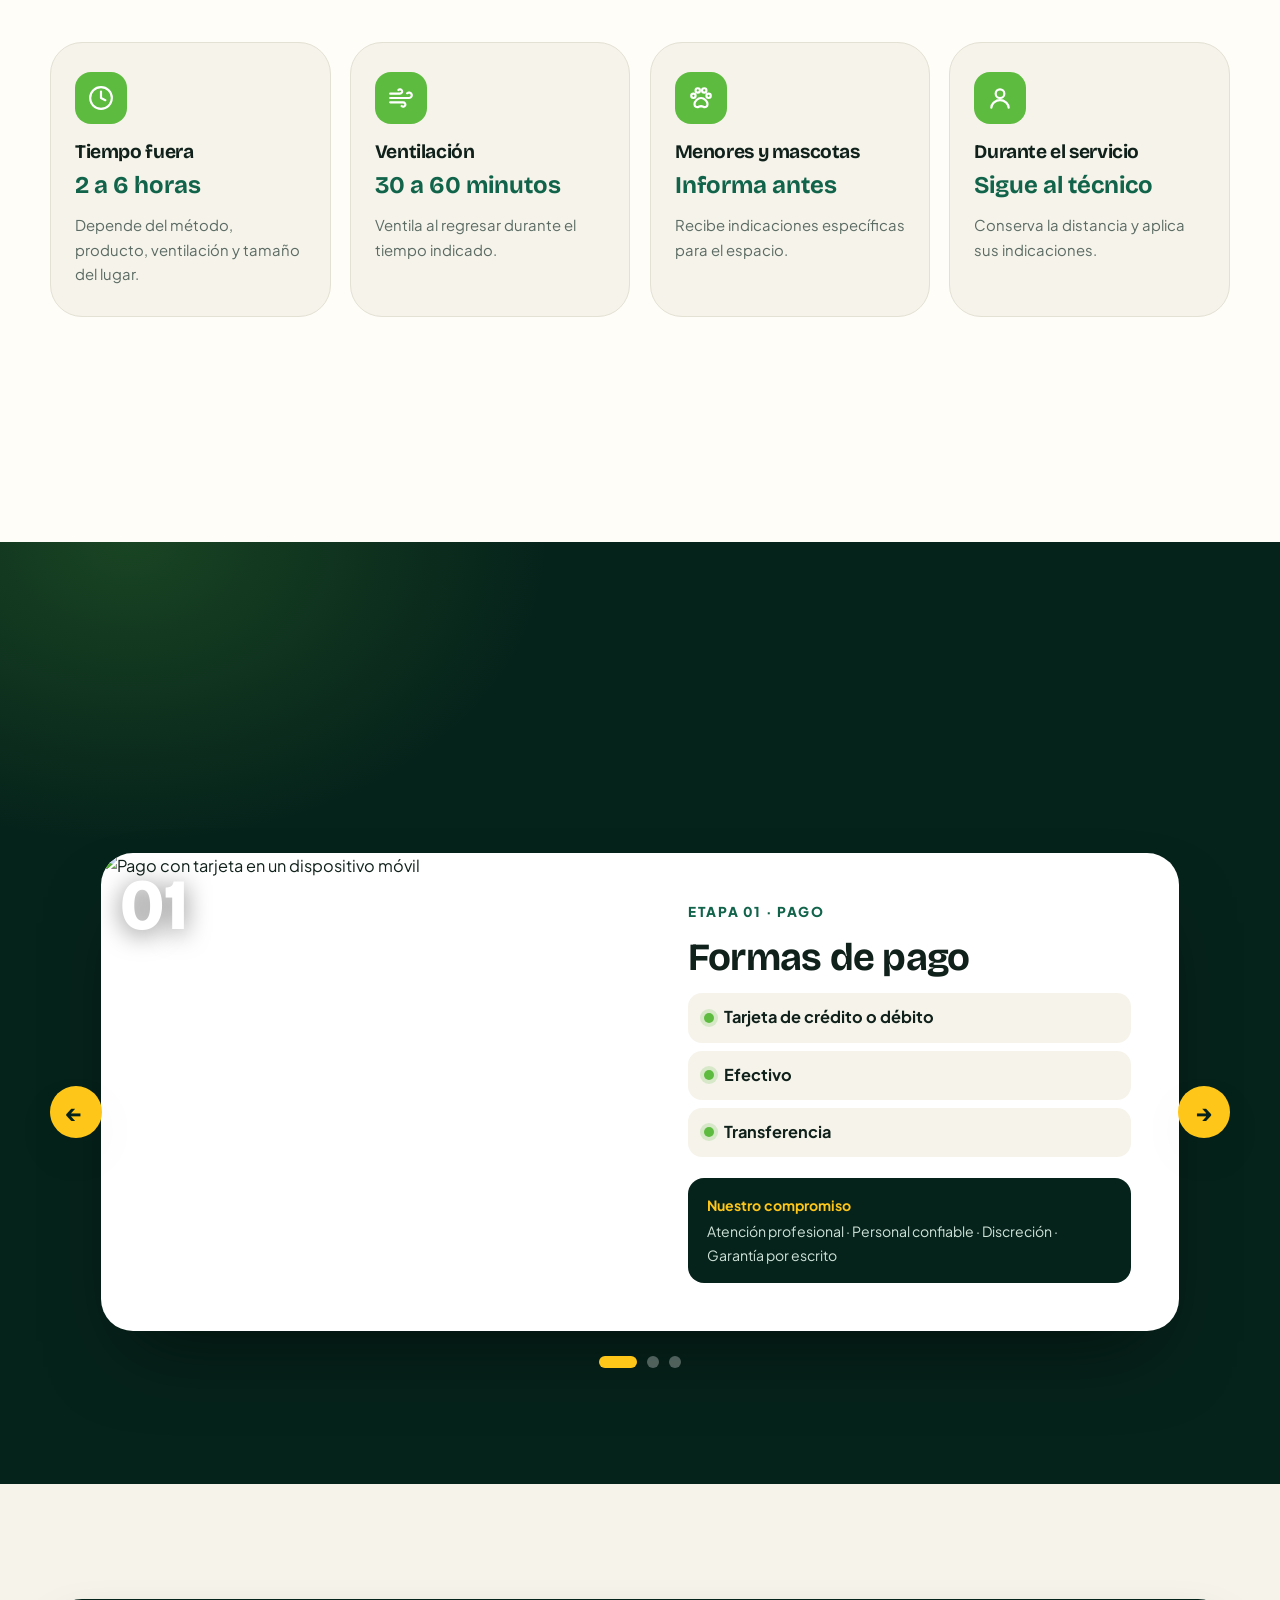
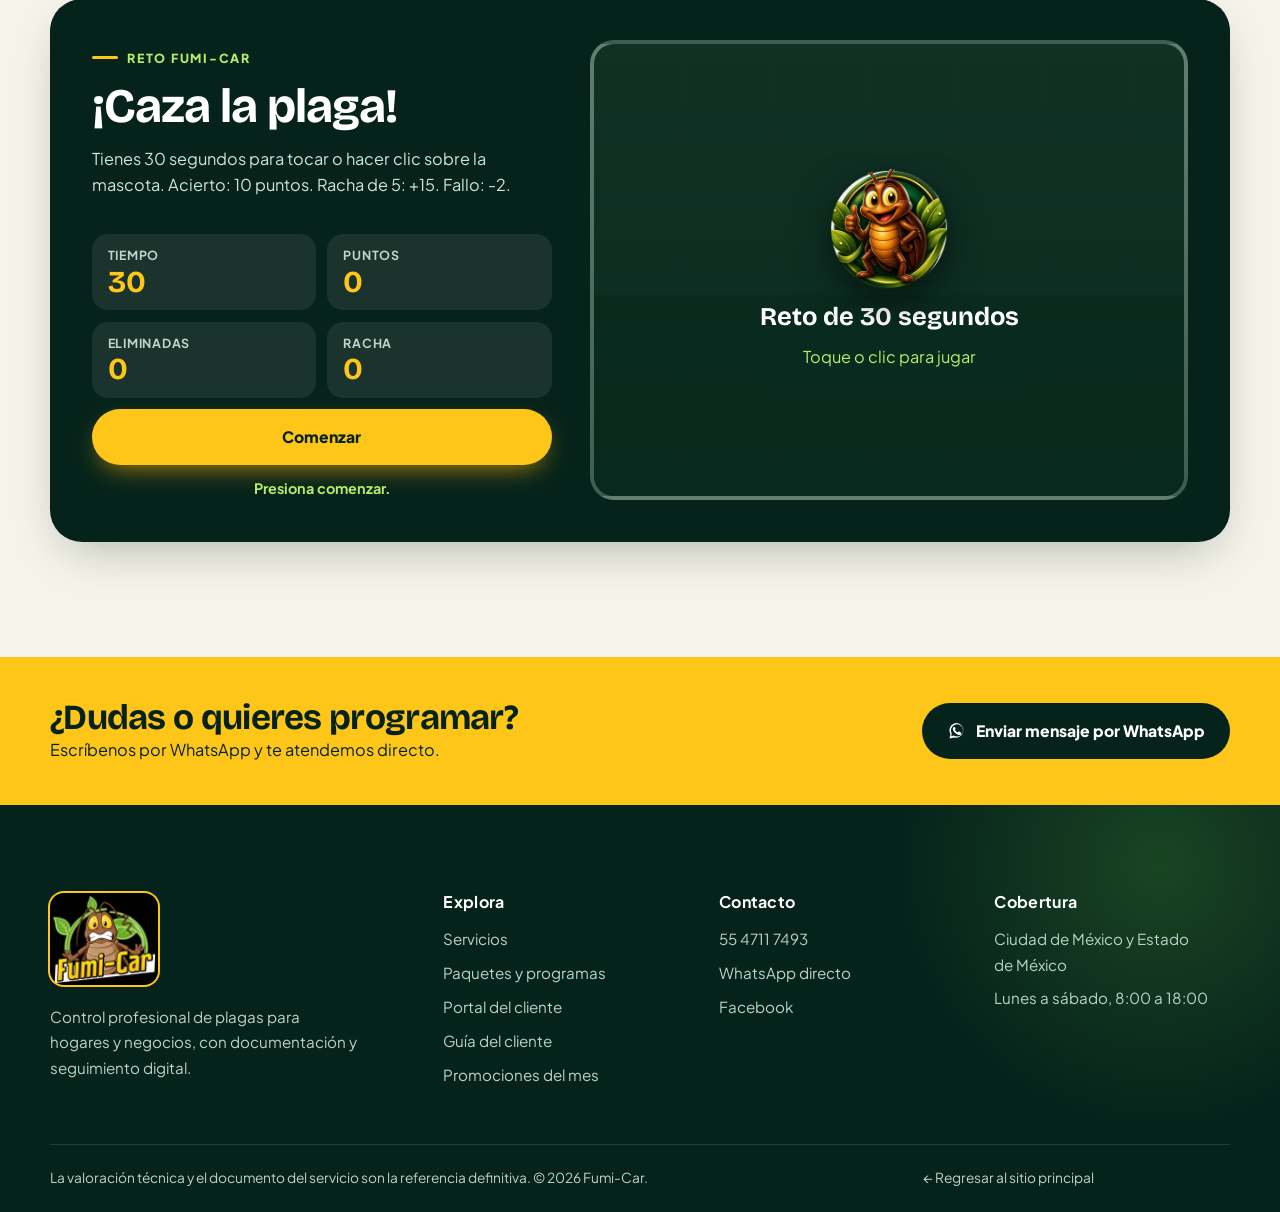
==== commit c2828472: "Fondo oscuro neutro en la sección de paquetes para combinar con los flyers Co-Authored-By: Claude So" ====
--- a/guia-cliente.html
+++ b/guia-cliente.html
@@ -34,8 +34,8 @@
     <script>
       document.documentElement.classList.add("js");
     </script>
-    <link rel="stylesheet" href="base.css?v=2026.10.07" />
-    <link rel="stylesheet" href="guia-cliente.css?v=2026.10.07" />
+    <link rel="stylesheet" href="base.css?v=2026.10.08" />
+    <link rel="stylesheet" href="guia-cliente.css?v=2026.10.08" />
   </head>
   <body>
     <a class="skip" href="#inicio">Saltar al contenido</a>
@@ -362,7 +362,7 @@
       <button type="button" aria-label="Cerrar imagen">×</button>
       <img alt="" />
     </div>
-    <script src="base.js?v=2026.10.07"></script>
-    <script src="guia-cliente.js?v=2026.10.07"></script>
+    <script src="base.js?v=2026.10.08"></script>
+    <script src="guia-cliente.js?v=2026.10.08"></script>
   </body>
 </html>
--- a/guia-cliente.css
+++ b/guia-cliente.css
@@ -189,8 +189,10 @@
 /* paquetes */
 .packs-sec {
   background:
-    radial-gradient(900px 500px at 90% -10%, rgb(93 187 63 / 0.25), transparent 60%),
-    var(--forest-2);
+    radial-gradient(520px 380px at 12% 62%, rgb(34 160 80 / 0.22), transparent 70%),
+    radial-gradient(520px 380px at 50% 70%, rgb(40 110 230 / 0.22), transparent 70%),
+    radial-gradient(520px 380px at 88% 62%, rgb(220 40 40 / 0.22), transparent 70%),
+    linear-gradient(180deg, #11151b, #0a0d11);
   color: #fff;
 }
 .pack-grid {
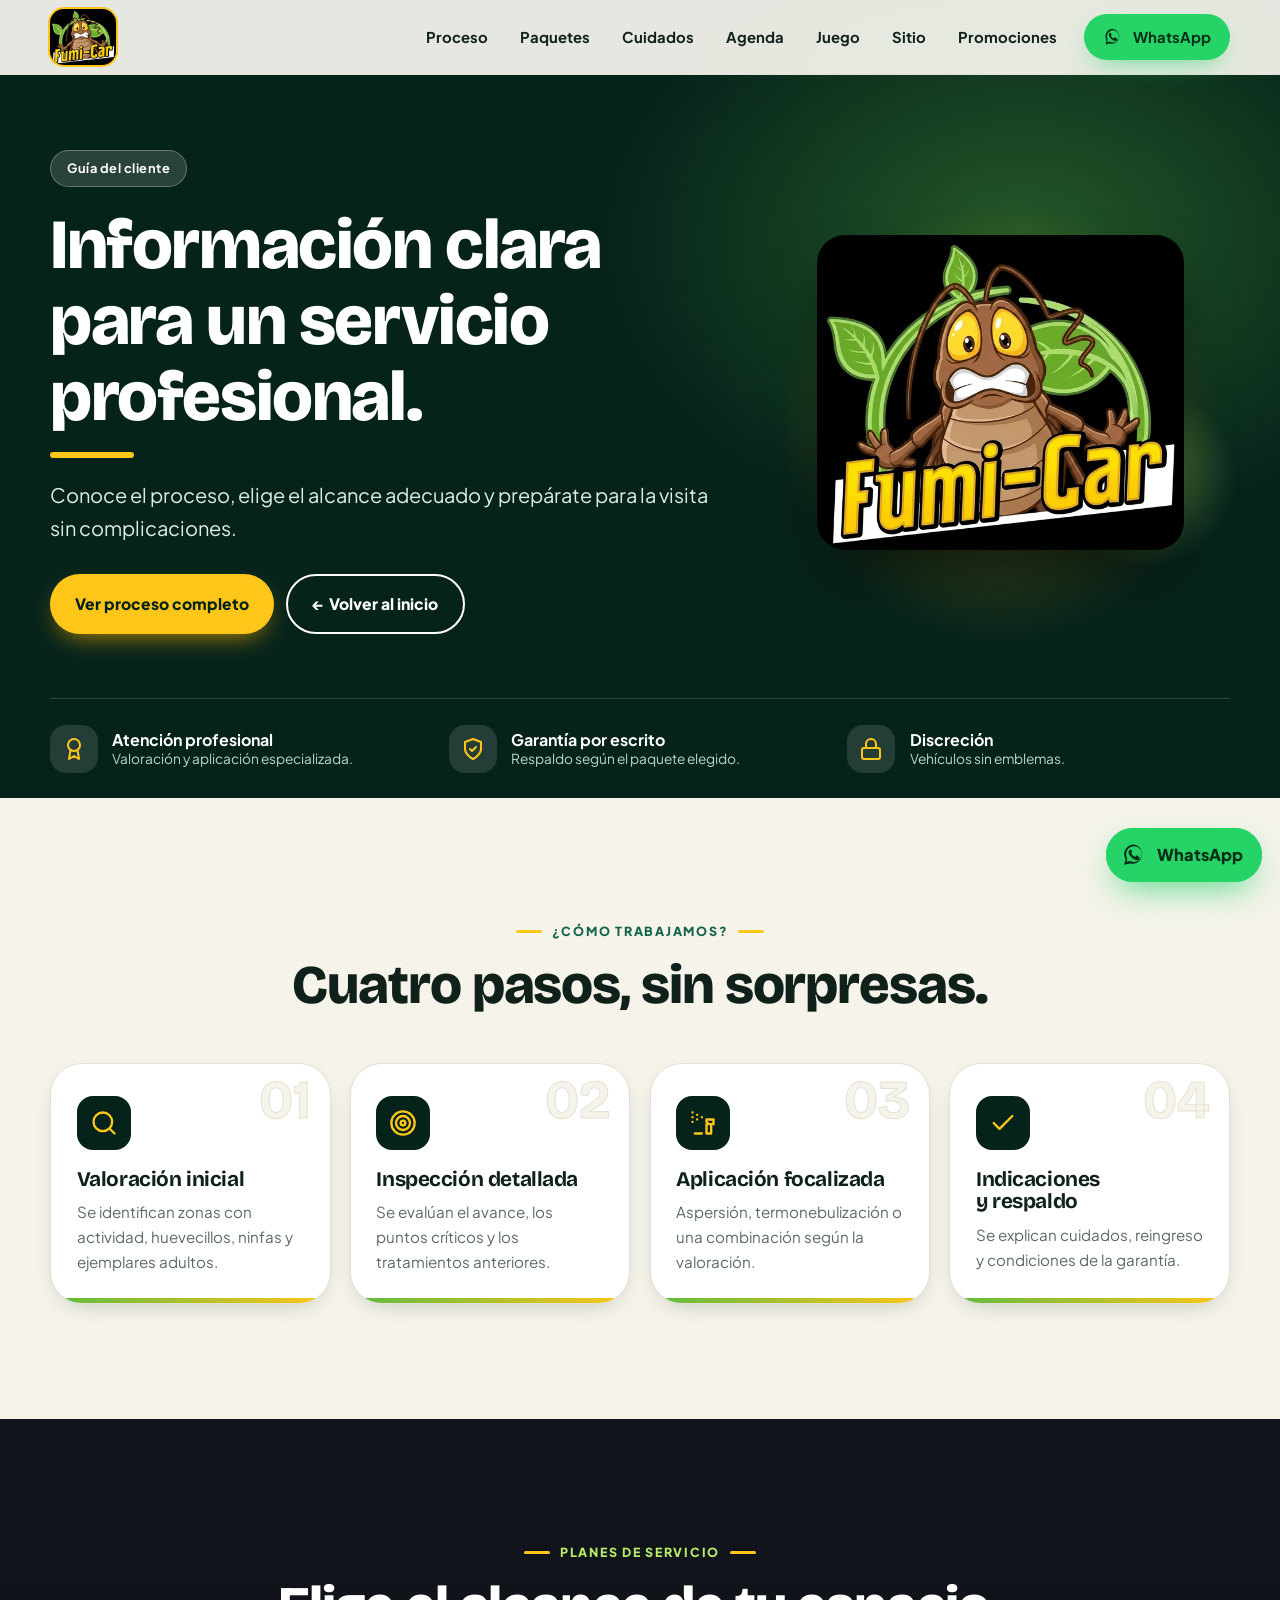
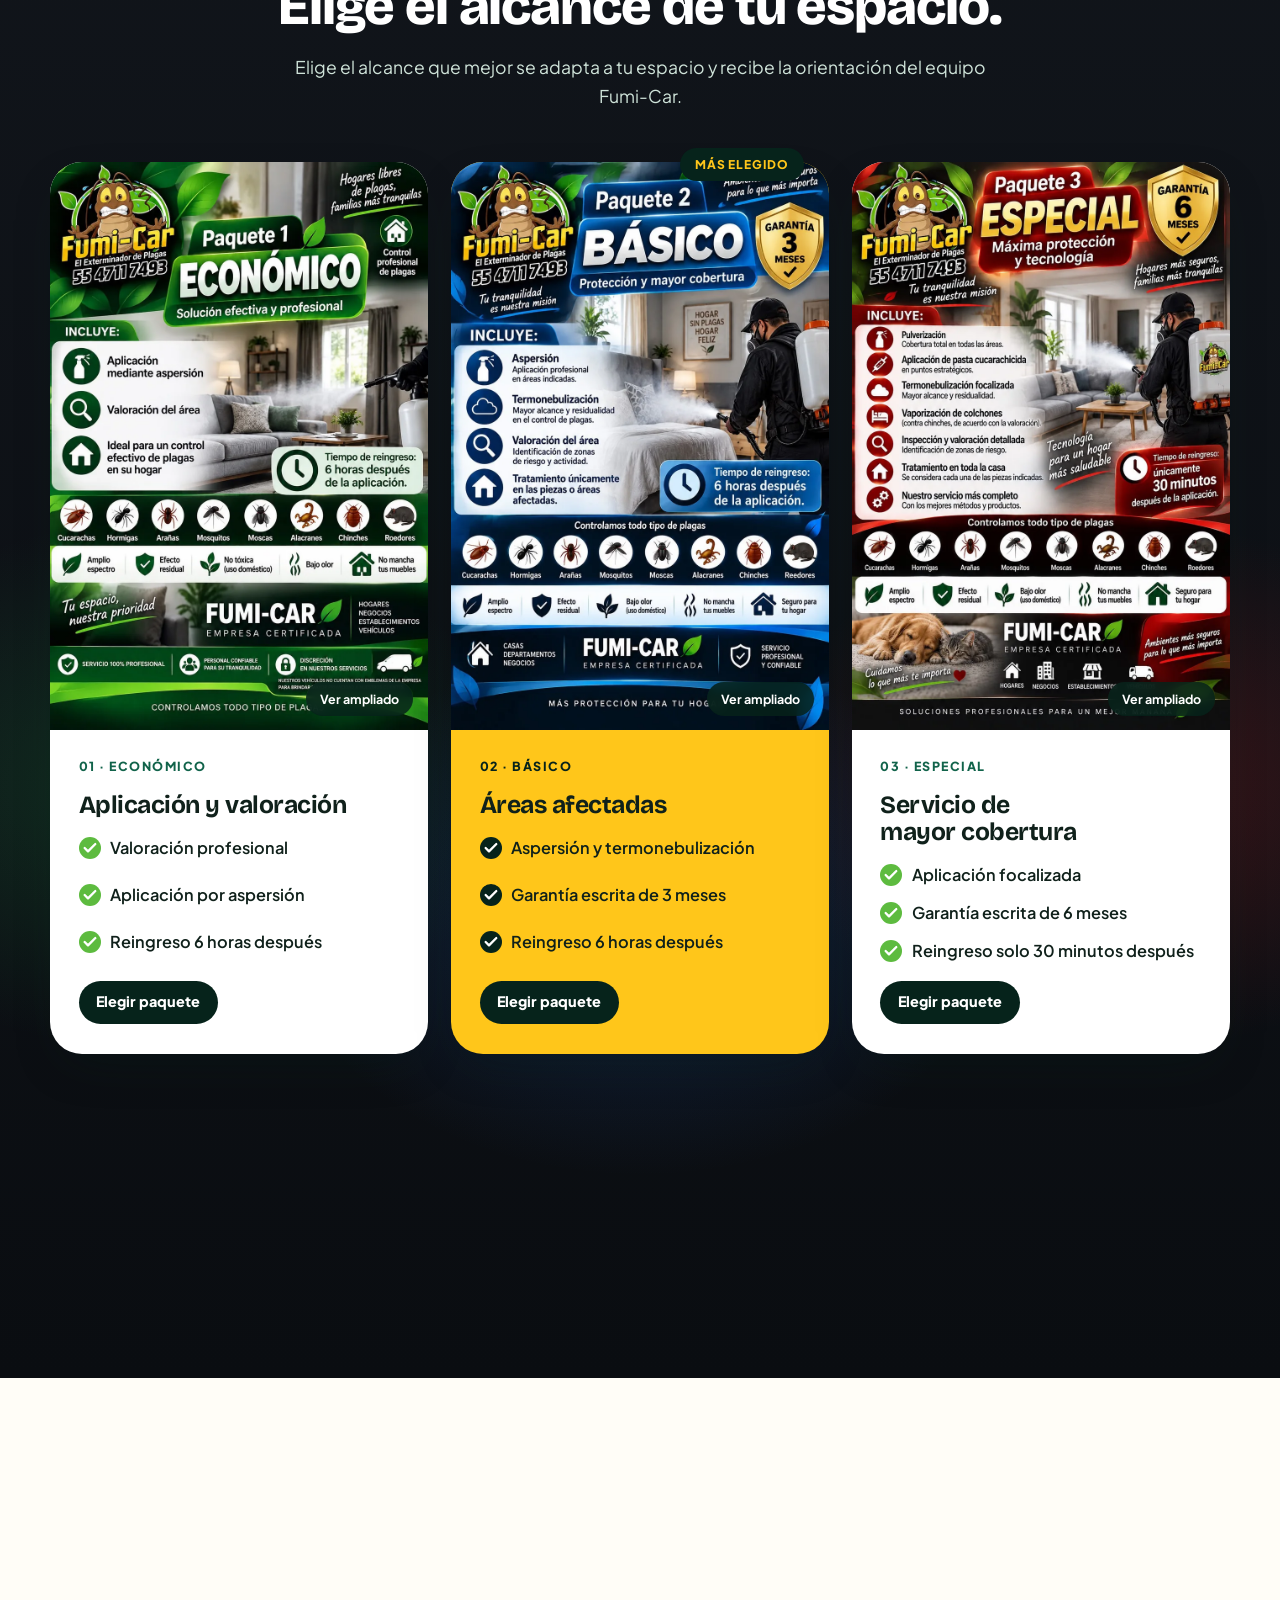
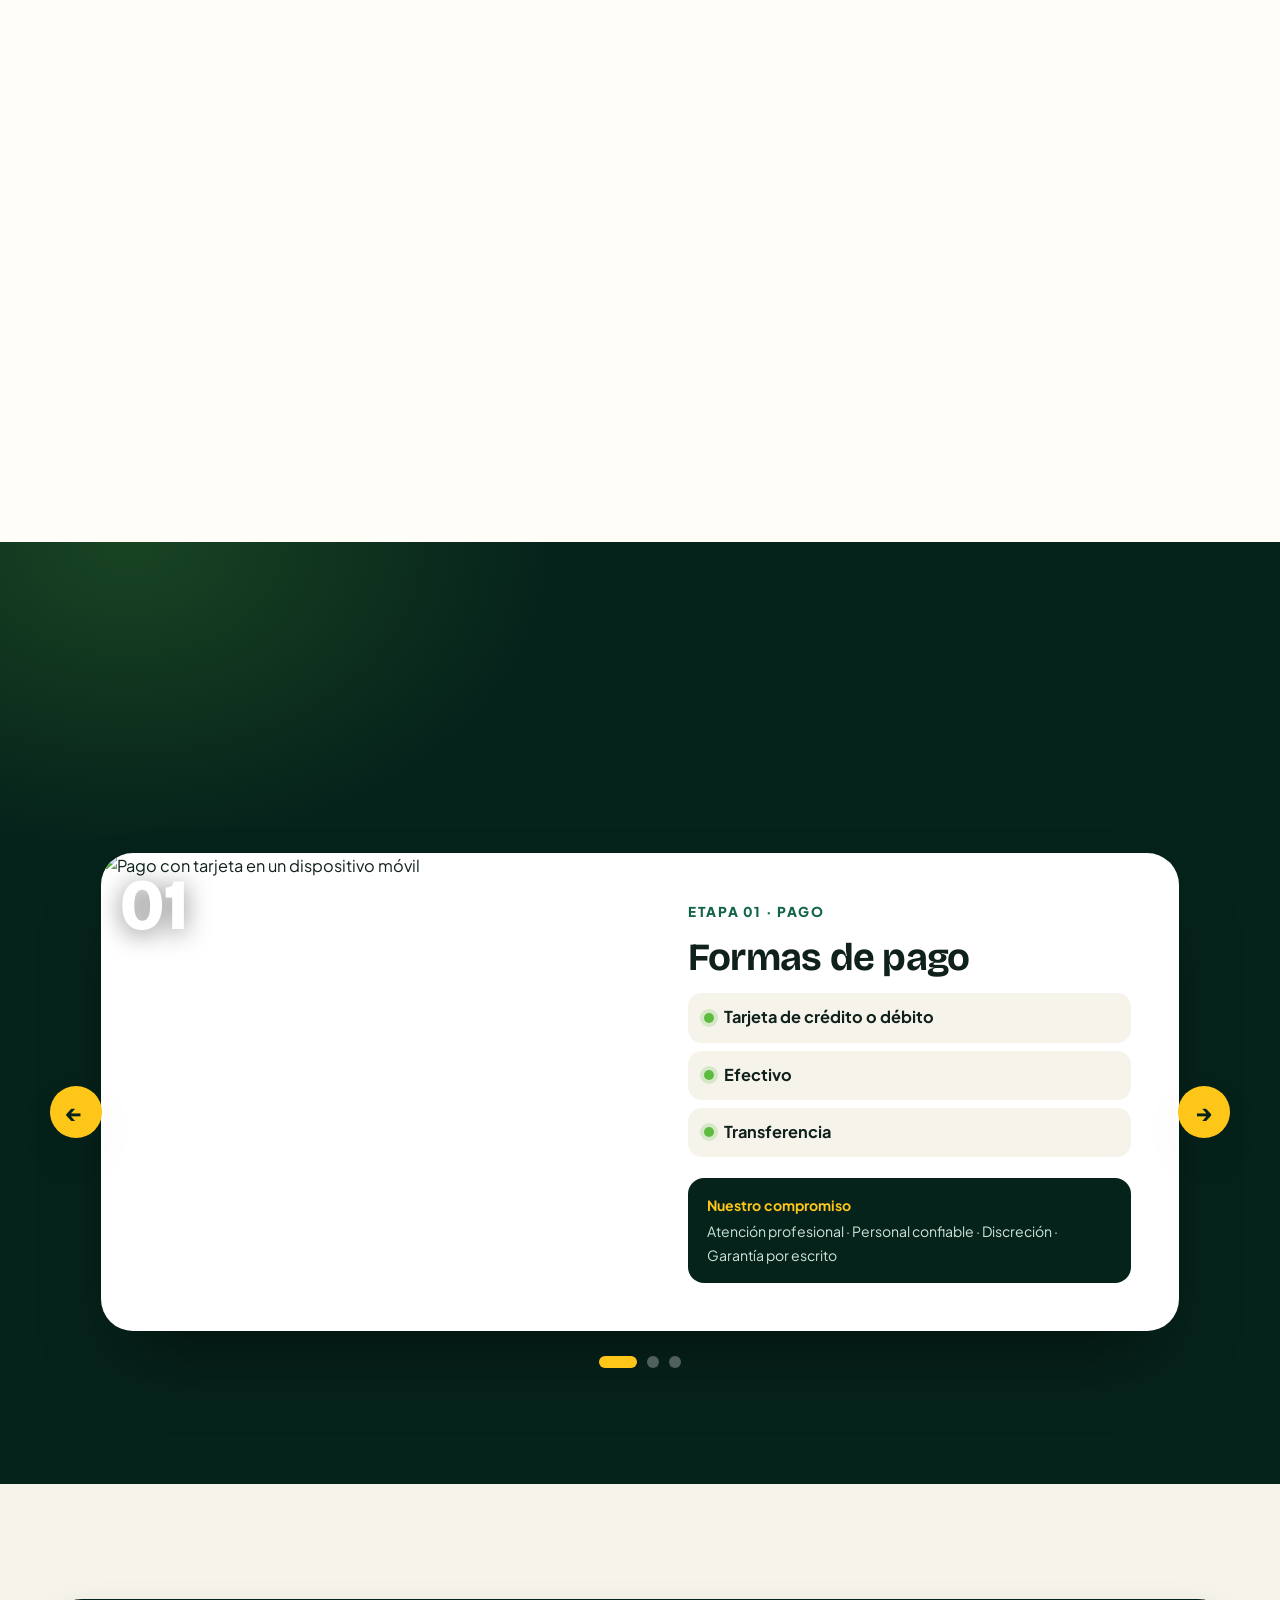
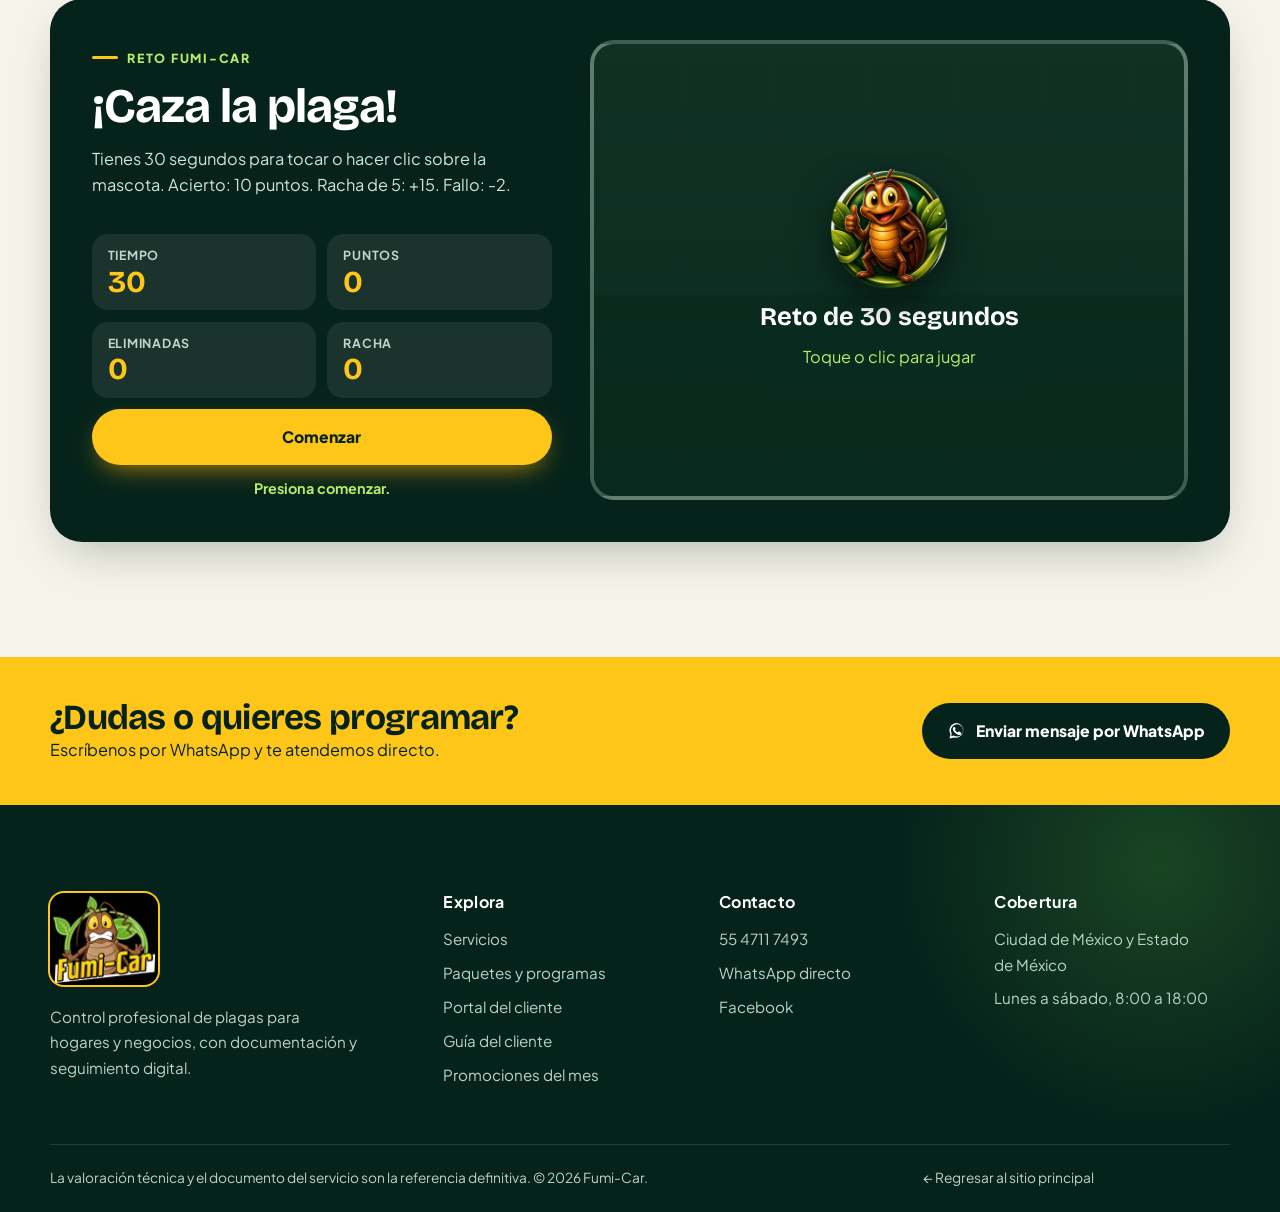
==== commit b6cde0c1: "SEO: título, descripción y datos estructurados con variantes de la marca - Título/H1 con "Fumi-Car" " ====
--- a/guia-cliente.html
+++ b/guia-cliente.html
@@ -6,7 +6,7 @@
       name="viewport"
       content="width=device-width,initial-scale=1,viewport-fit=cover"
     />
-    <title>Guía del cliente | Fumi-Car</title>
+    <title>Guía del cliente | Fumi-Car, fumigación y control de plagas</title>
     <meta
       name="description"
       content="Proceso, paquetes, cuidados y requisitos para solicitar un servicio Fumi-Car. Formas de pago, agenda, reprogramación y reto interactivo."
@@ -34,8 +34,8 @@
     <script>
       document.documentElement.classList.add("js");
     </script>
-    <link rel="stylesheet" href="base.css?v=2026.10.08" />
-    <link rel="stylesheet" href="guia-cliente.css?v=2026.10.08" />
+    <link rel="stylesheet" href="base.css?v=2026.10.09" />
+    <link rel="stylesheet" href="guia-cliente.css?v=2026.10.09" />
   </head>
   <body>
     <a class="skip" href="#inicio">Saltar al contenido</a>
@@ -362,7 +362,7 @@
       <button type="button" aria-label="Cerrar imagen">×</button>
       <img alt="" />
     </div>
-    <script src="base.js?v=2026.10.08"></script>
-    <script src="guia-cliente.js?v=2026.10.08"></script>
+    <script src="base.js?v=2026.10.09"></script>
+    <script src="guia-cliente.js?v=2026.10.09"></script>
   </body>
 </html>
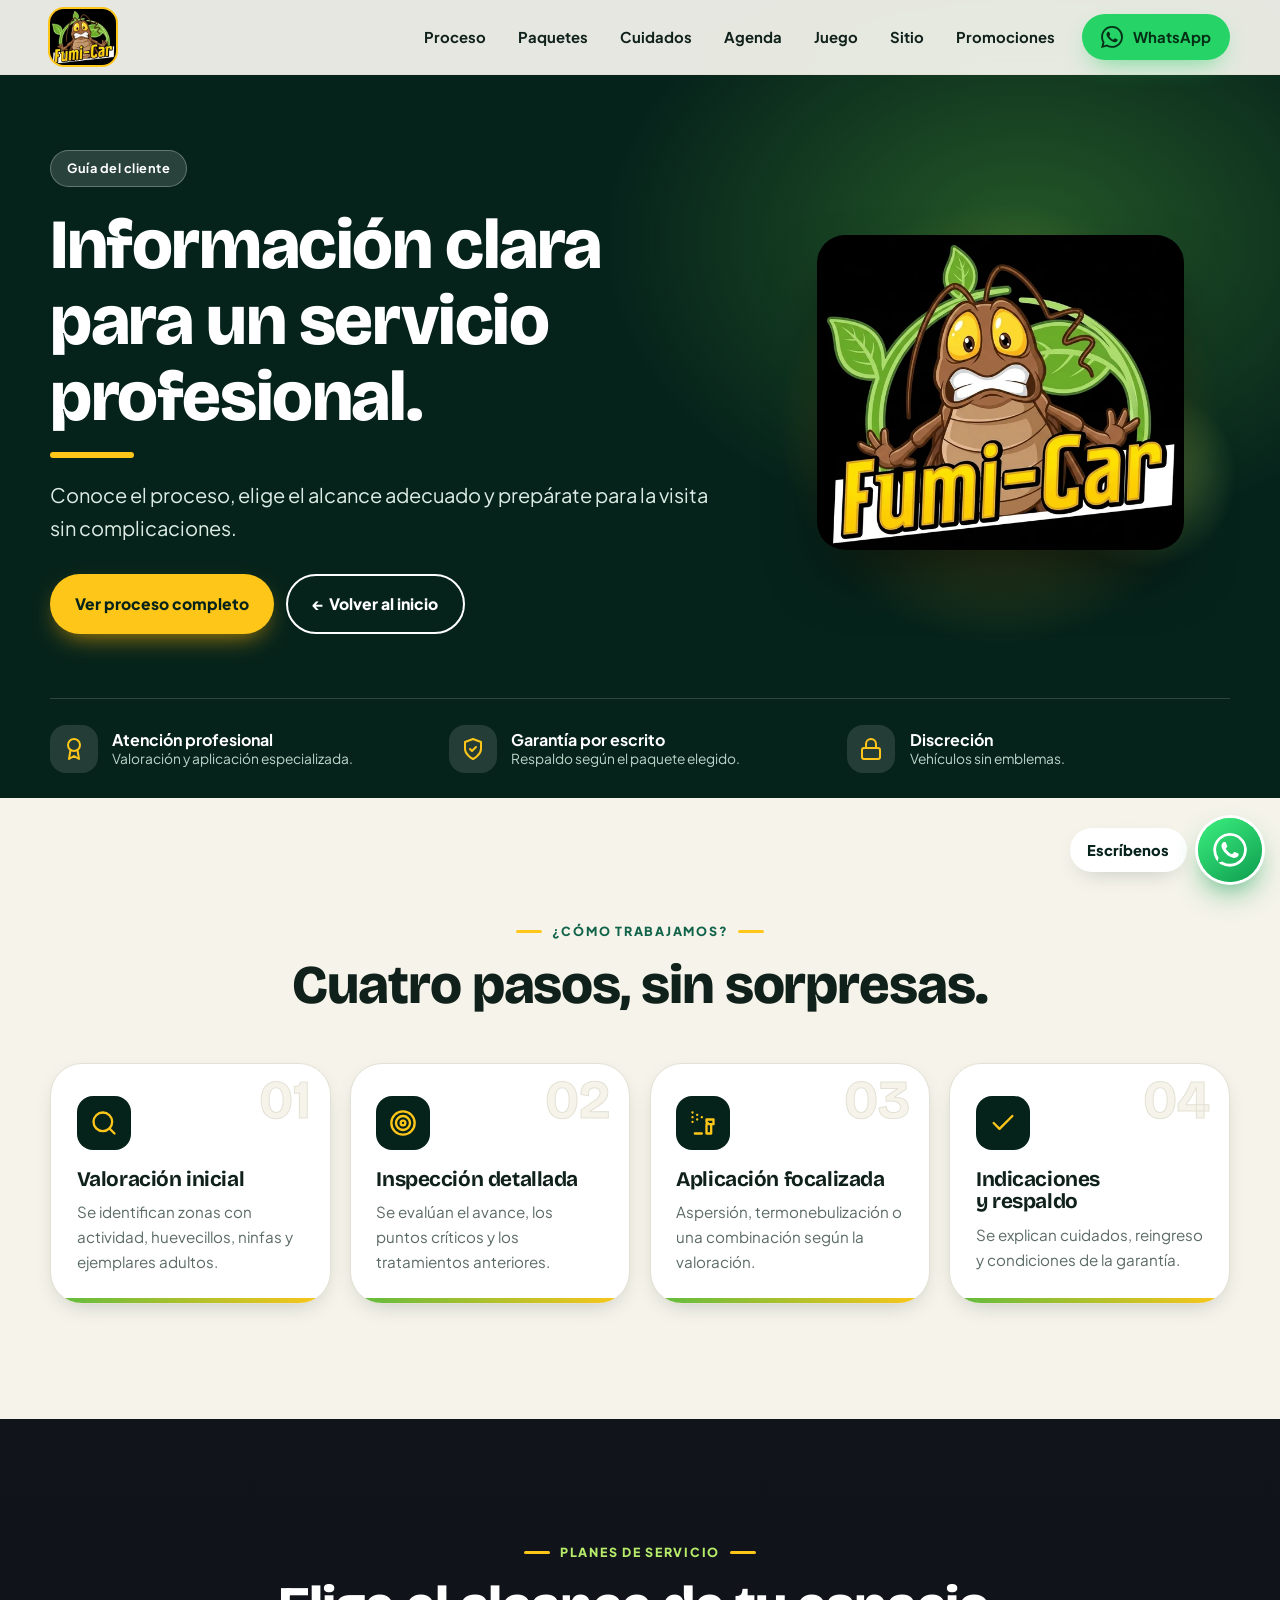
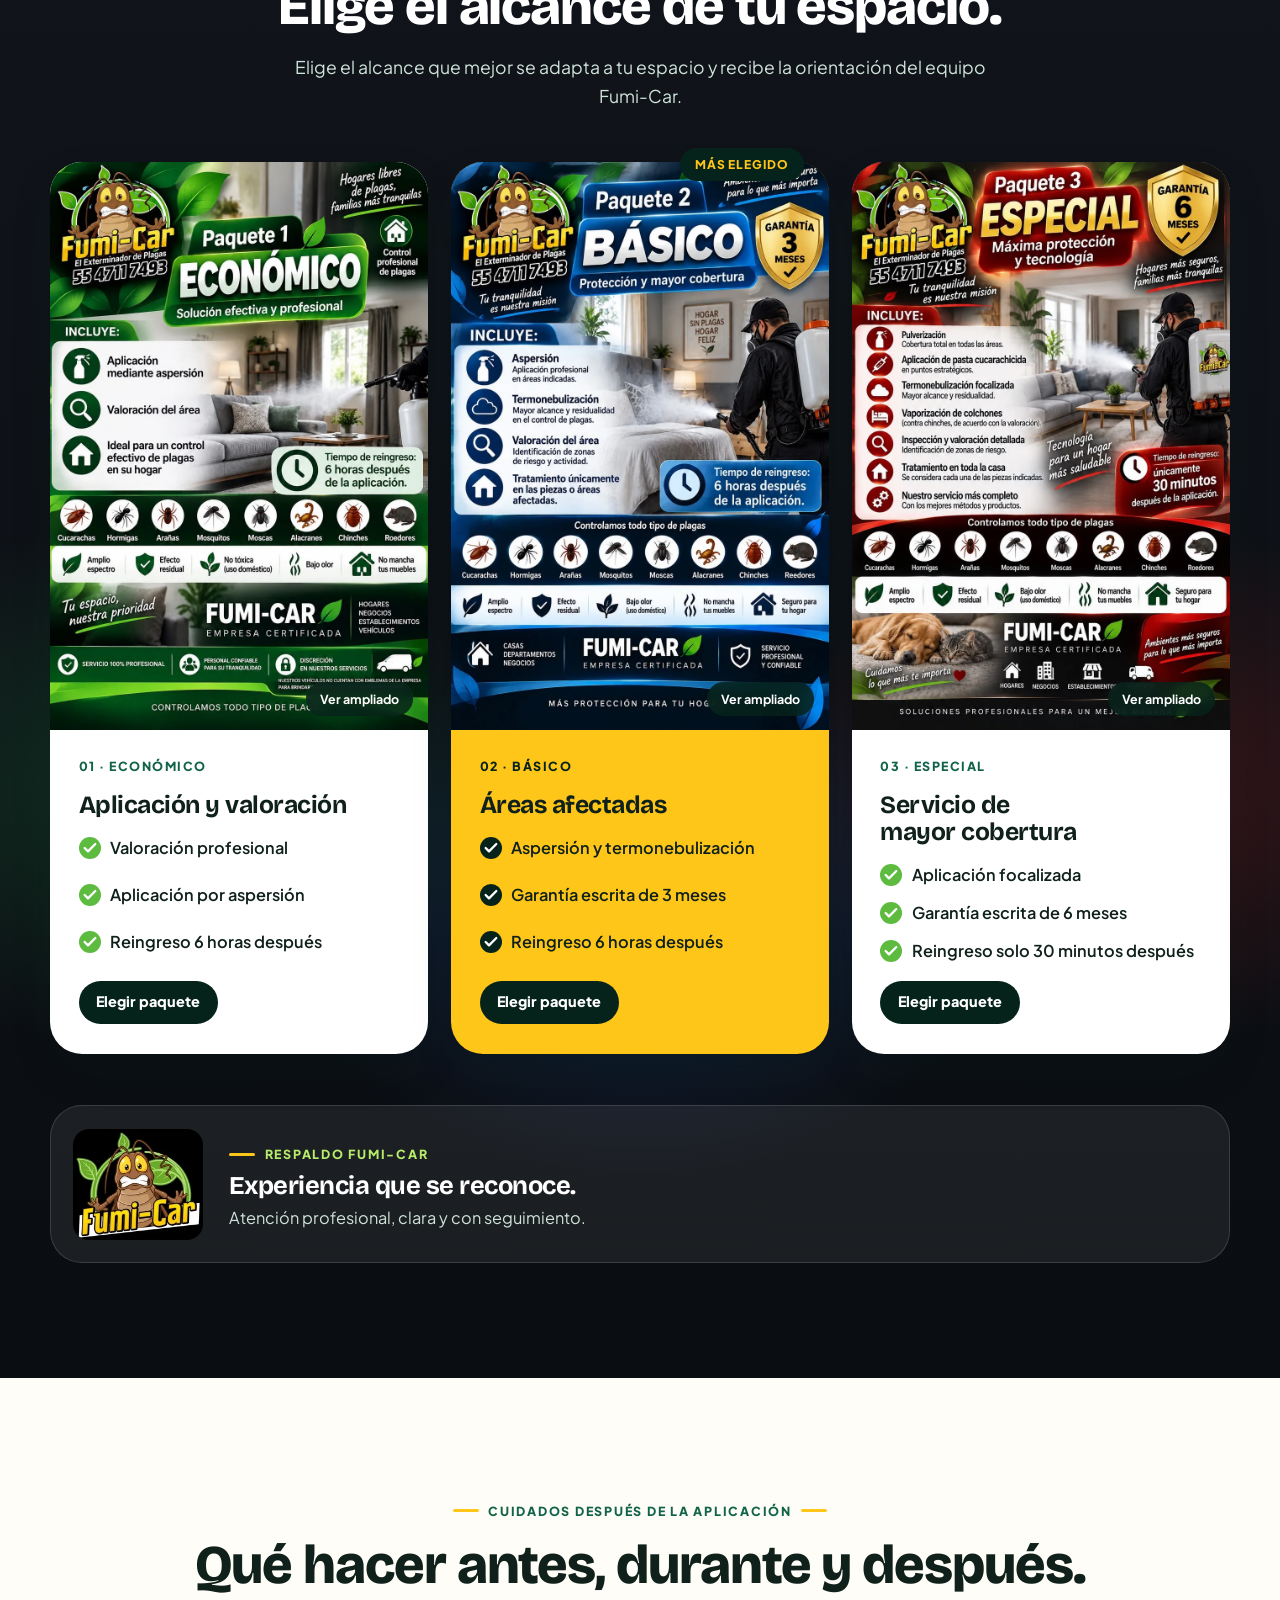
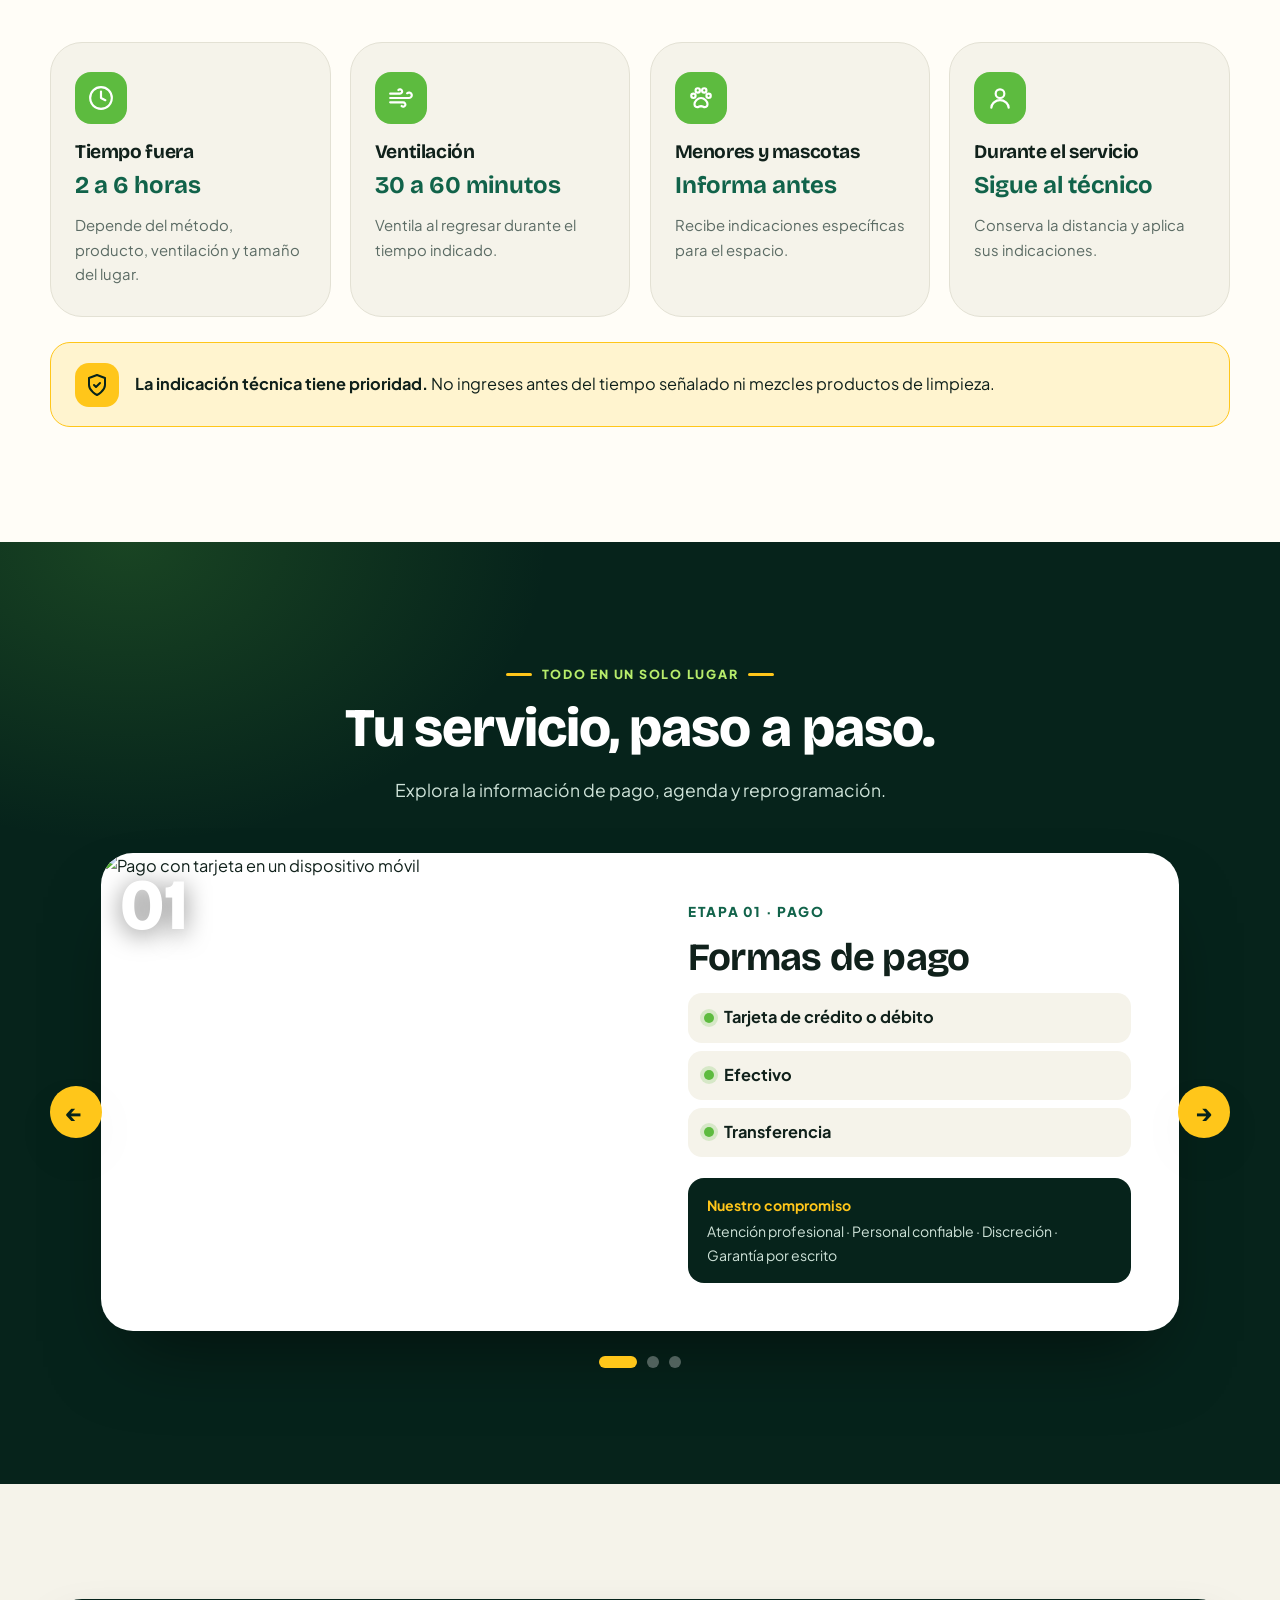
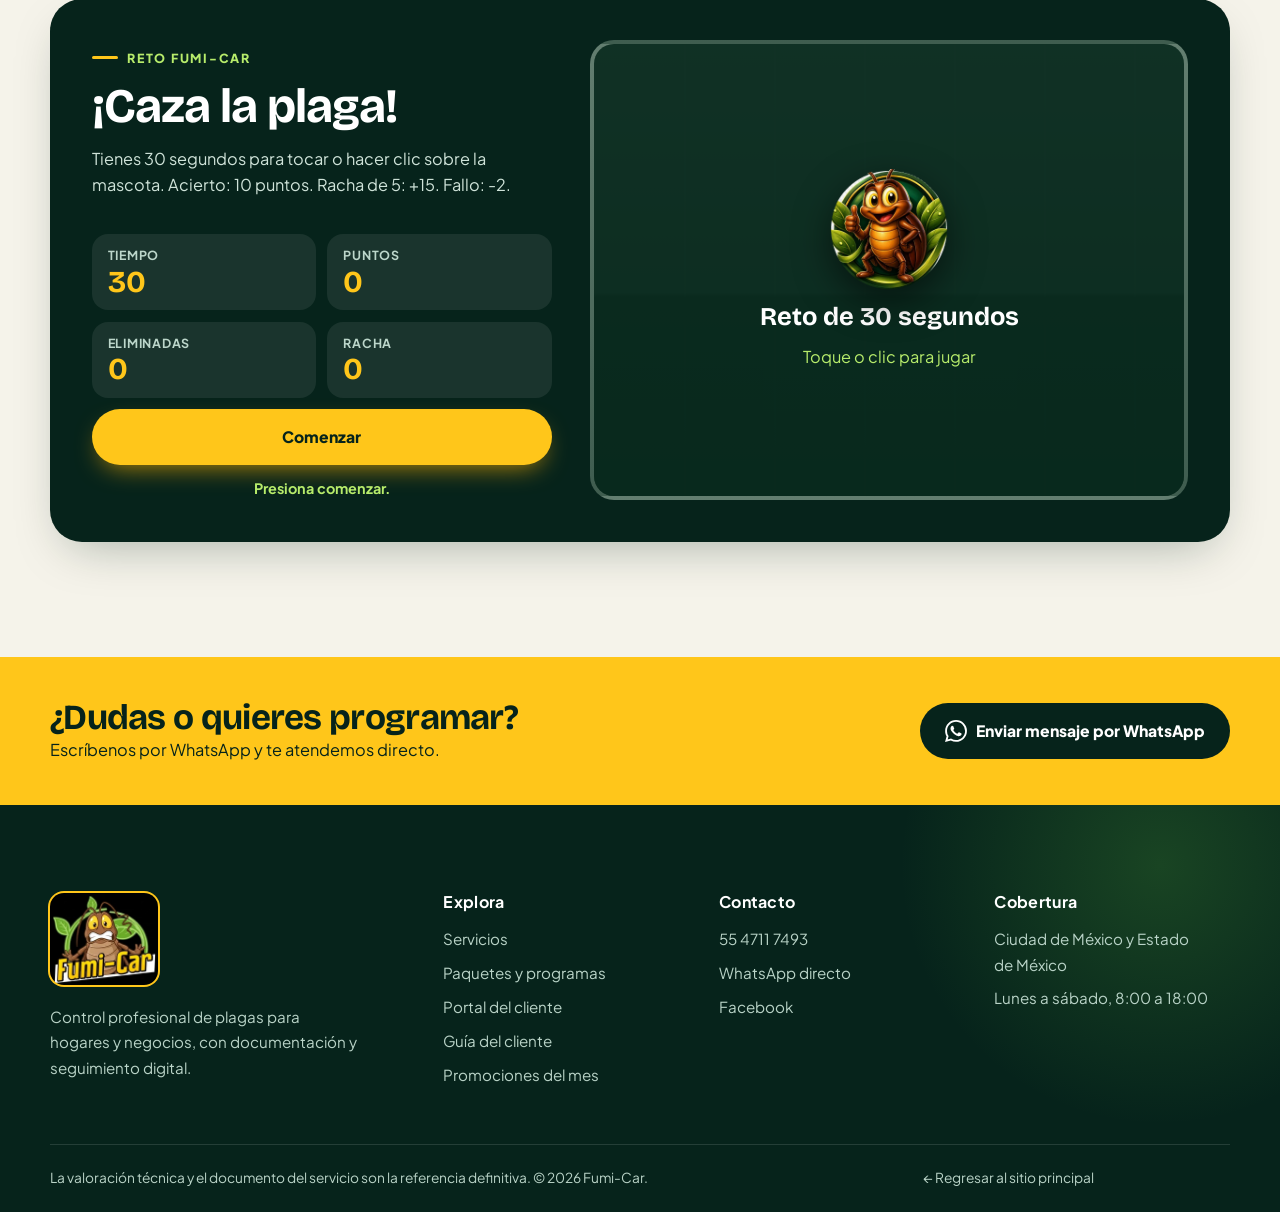
==== commit 6cdbe643: "Ícono de WhatsApp más claro: glifo oficial, botón circular y etiqueta aparte Co-Authored-By: Claude " ====
--- a/guia-cliente.html
+++ b/guia-cliente.html
@@ -34,8 +34,8 @@
     <script>
       document.documentElement.classList.add("js");
     </script>
-    <link rel="stylesheet" href="base.css?v=2026.10.09" />
-    <link rel="stylesheet" href="guia-cliente.css?v=2026.10.09" />
+    <link rel="stylesheet" href="base.css?v=2026.10.10" />
+    <link rel="stylesheet" href="guia-cliente.css?v=2026.10.10" />
   </head>
   <body>
     <a class="skip" href="#inicio">Saltar al contenido</a>
@@ -53,7 +53,7 @@
         <symbol id="i-paw" viewBox="0 0 24 24"><circle cx="5" cy="10" r="2"/><circle cx="9" cy="5" r="2"/><circle cx="15" cy="5" r="2"/><circle cx="19" cy="10" r="2"/><path d="M12 12c-3 0-6 3-6 6 0 2 2 3 4 2l2-.5 2 .5c2 1 4 0 4-2 0-3-3-6-6-6z"/></symbol>
         <symbol id="i-user" viewBox="0 0 24 24"><circle cx="12" cy="8" r="4"/><path d="M4 21c0-4 4-7 8-7s8 3 8 7"/></symbol>
         <symbol id="i-chev" viewBox="0 0 24 24"><path d="m6 9 6 6 6-6"/></symbol>
-        <symbol id="i-wa" viewBox="0 0 32 32"><path d="M16 3a12 12 0 0 0-10.4 18L4 28l7.2-1.5A12 12 0 1 0 16 3Zm0 21.7c-1.7 0-3.3-.4-4.7-1.2l-.3-.2-4.2.9.9-4.1-.2-.3A9.7 9.7 0 1 1 16 24.7Zm5.3-7.2c-.3-.2-1.7-.9-2-.9-.3-.1-.5-.2-.7.2l-1 1.2c-.2.2-.4.2-.7.1-1.8-.9-3-1.7-4.2-3.8-.3-.5.3-.5.9-1.6.1-.2.1-.4 0-.6l-.9-2.2c-.2-.6-.5-.5-.7-.5h-.6c-.2 0-.6.1-.9.4-.3.4-1.2 1.2-1.2 2.9s1.2 3.3 1.4 3.6c.2.2 2.4 3.7 5.9 5.2.8.4 1.5.6 2 .7.8.3 1.6.2 2.2.1.7-.1 1.7-.7 1.9-1.4.2-.7.2-1.3.2-1.4-.1-.2-.3-.3-.6-.4Z"/></symbol>
+        <symbol id="i-wa" viewBox="0 0 24 24"><path d="M17.472 14.382c-.297-.149-1.758-.867-2.03-.967-.273-.099-.471-.148-.67.15-.197.297-.767.966-.94 1.164-.173.199-.347.223-.644.075-.297-.15-1.255-.463-2.39-1.475-.883-.788-1.48-1.761-1.653-2.059-.173-.297-.018-.458.13-.606.134-.133.298-.347.446-.52.149-.174.198-.298.298-.497.099-.198.05-.371-.025-.52-.075-.149-.669-1.612-.916-2.207-.242-.579-.487-.5-.669-.51-.173-.008-.371-.01-.57-.01-.198 0-.52.074-.792.372-.272.297-1.04 1.016-1.04 2.479 0 1.462 1.065 2.875 1.213 3.074.149.198 2.096 3.2 5.077 4.487.709.306 1.262.489 1.694.625.712.227 1.36.195 1.871.118.571-.085 1.758-.719 2.006-1.413.248-.694.248-1.289.173-1.413-.074-.124-.272-.198-.57-.347m-5.421 7.403h-.004a9.87 9.87 0 01-5.031-1.378l-.361-.214-3.741.982.998-3.648-.235-.374a9.86 9.86 0 01-1.51-5.26c.001-5.45 4.436-9.884 9.888-9.884 2.64 0 5.122 1.03 6.988 2.898a9.825 9.825 0 012.893 6.994c-.003 5.45-4.437 9.884-9.885 9.884m8.413-18.297A11.815 11.815 0 0012.05 0C5.495 0 .16 5.335.157 11.892c0 2.096.547 4.142 1.588 5.945L.057 24l6.305-1.654a11.882 11.882 0 005.683 1.448h.005c6.554 0 11.89-5.335 11.893-11.893a11.821 11.821 0 00-3.48-8.413Z"/></symbol>
       </defs>
     </svg>
 
@@ -356,13 +356,13 @@
     </footer>
 
     <a class="wa" href="https://wa.me/525547117493?text=Hola%20Fumi-Car%2C%20quiero%20solicitar%20un%20servicio" target="_blank" rel="noopener" aria-label="Contactar a Fumi-Car por WhatsApp">
-      <svg viewBox="0 0 32 32" aria-hidden="true"><use href="#i-wa" /></svg><span>WhatsApp</span>
+      <svg viewBox="0 0 24 24" aria-hidden="true"><use href="#i-wa" /></svg><span>Escríbenos</span>
     </a>
     <div class="lightbox" hidden role="dialog" aria-modal="true" aria-label="Imagen ampliada">
       <button type="button" aria-label="Cerrar imagen">×</button>
       <img alt="" />
     </div>
-    <script src="base.js?v=2026.10.09"></script>
-    <script src="guia-cliente.js?v=2026.10.09"></script>
+    <script src="base.js?v=2026.10.10"></script>
+    <script src="guia-cliente.js?v=2026.10.10"></script>
   </body>
 </html>
--- a/base.css
+++ b/base.css
@@ -186,8 +186,8 @@
   box-shadow: 0 16px 30px -12px rgb(255 176 0 / 0.9);
 }
 .btn svg {
-  width: 20px;
-  height: 20px;
+  width: 22px;
+  height: 22px;
   fill: currentColor;
 }
 .btn-dark {
@@ -439,39 +439,52 @@
   bottom: 18px;
   z-index: 90;
   display: flex;
+  flex-direction: row-reverse;
   align-items: center;
-  gap: 0.6rem;
-  background: var(--wa);
-  color: #052e16;
+  gap: 0.7rem;
   font-weight: 800;
-  padding: 0.85rem 1.2rem 0.85rem 0.95rem;
-  border-radius: 999px;
-  box-shadow: 0 14px 34px -10px rgb(37 211 102 / 0.8);
   transition: transform 0.2s;
 }
 .wa:hover {
   transform: translateY(-3px) scale(1.03);
 }
 .wa svg {
-  width: 26px;
-  height: 26px;
-  fill: currentColor;
+  position: relative;
+  width: 64px;
+  height: 64px;
+  padding: 15px;
+  border-radius: 50%;
+  fill: #fff;
+  background: linear-gradient(145deg, #3cf07f, #0e9c4f);
+  box-shadow:
+    0 0 0 3px #fff,
+    0 14px 30px -8px rgb(14 156 79 / 0.85);
+}
+.wa span {
+  padding: 0.6rem 1.1rem;
+  border-radius: 999px;
+  background: #fff;
+  color: var(--forest);
+  font-size: 0.92rem;
+  box-shadow: var(--shadow-sm);
 }
 .wa::before {
   content: "";
   position: absolute;
-  inset: 0;
-  border-radius: inherit;
+  right: 0;
+  width: 64px;
+  height: 64px;
+  border-radius: 50%;
   border: 2px solid var(--wa);
   animation: ping 2.6s ease-out infinite;
 }
 @keyframes ping {
   0% {
     transform: scale(1);
-    opacity: 0.7;
+    opacity: 0.8;
   }
   100% {
-    transform: scale(1.35, 1.7);
+    transform: scale(1.5);
     opacity: 0;
   }
 }
@@ -635,9 +648,6 @@
   .wa span {
     display: none;
   }
-  .wa {
-    padding: 0.9rem;
-  }
   .footer-bottom {
     padding-right: 4.5rem;
   }
